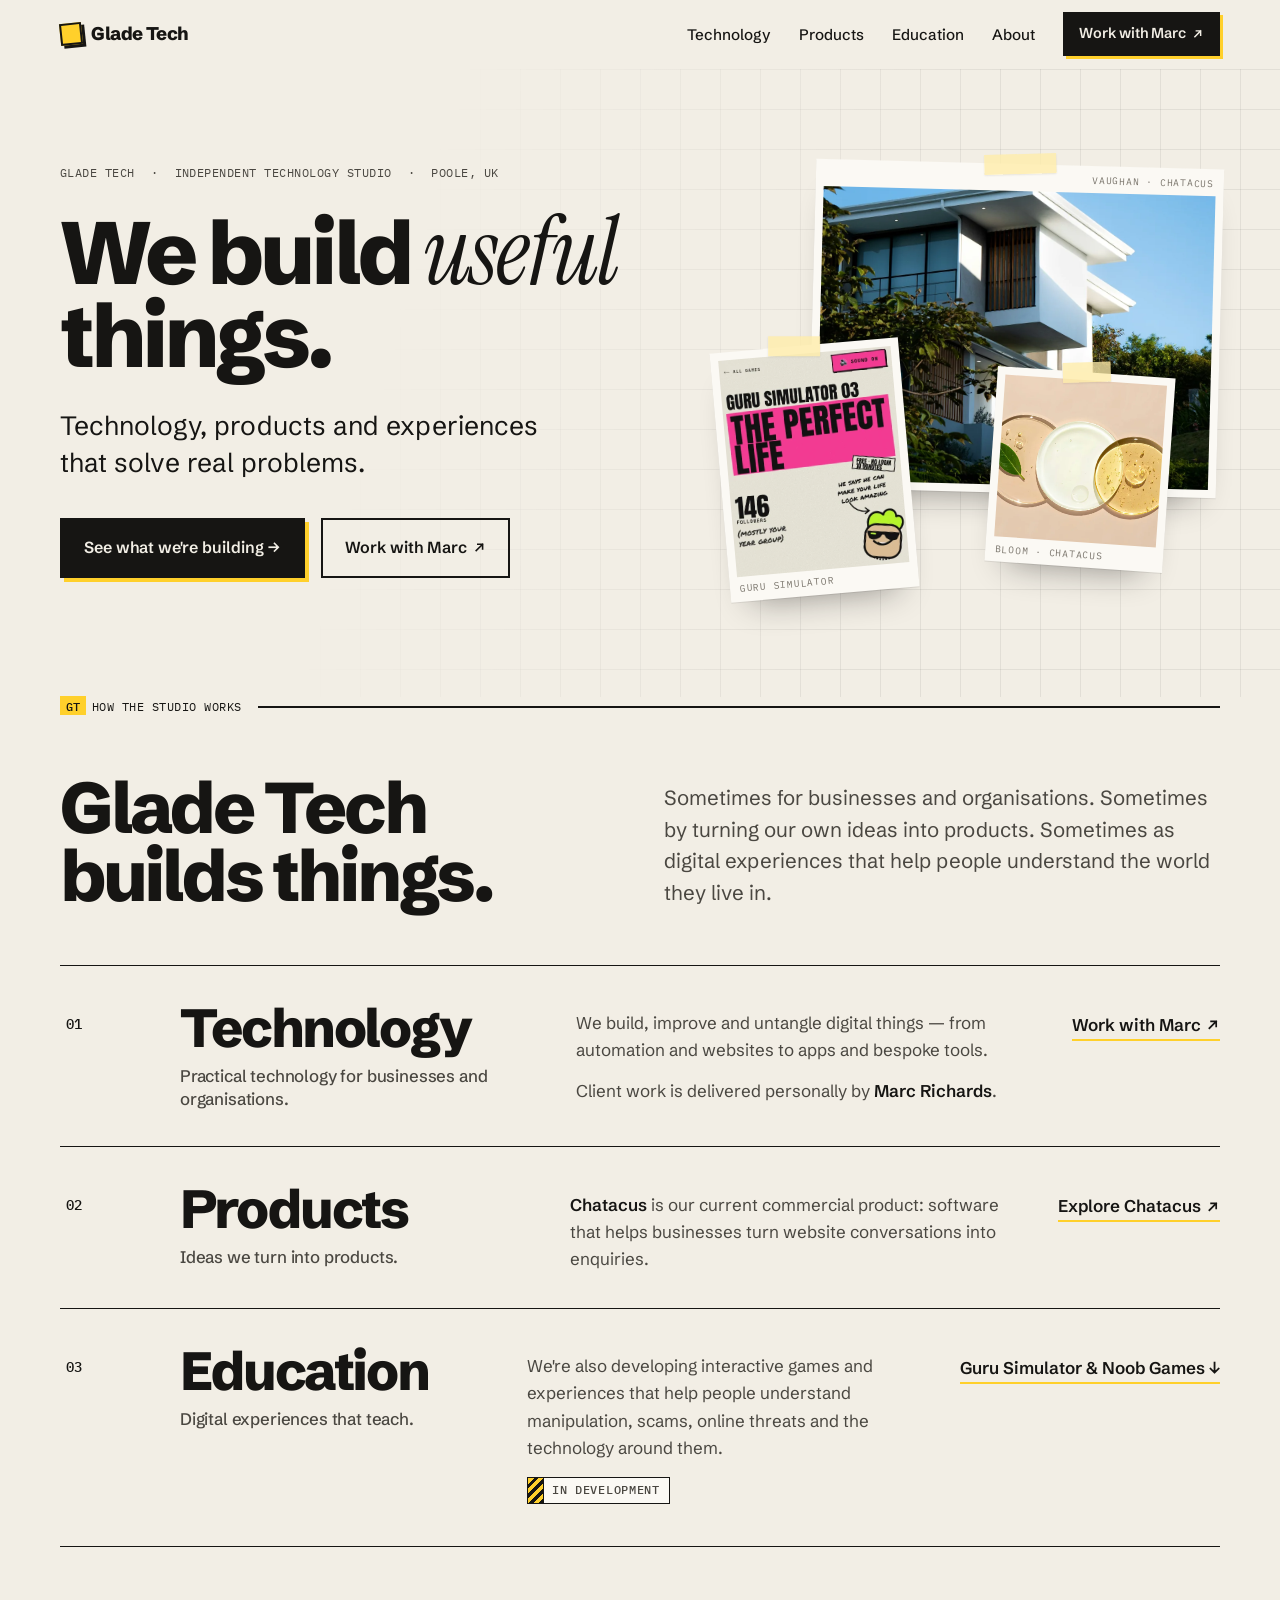
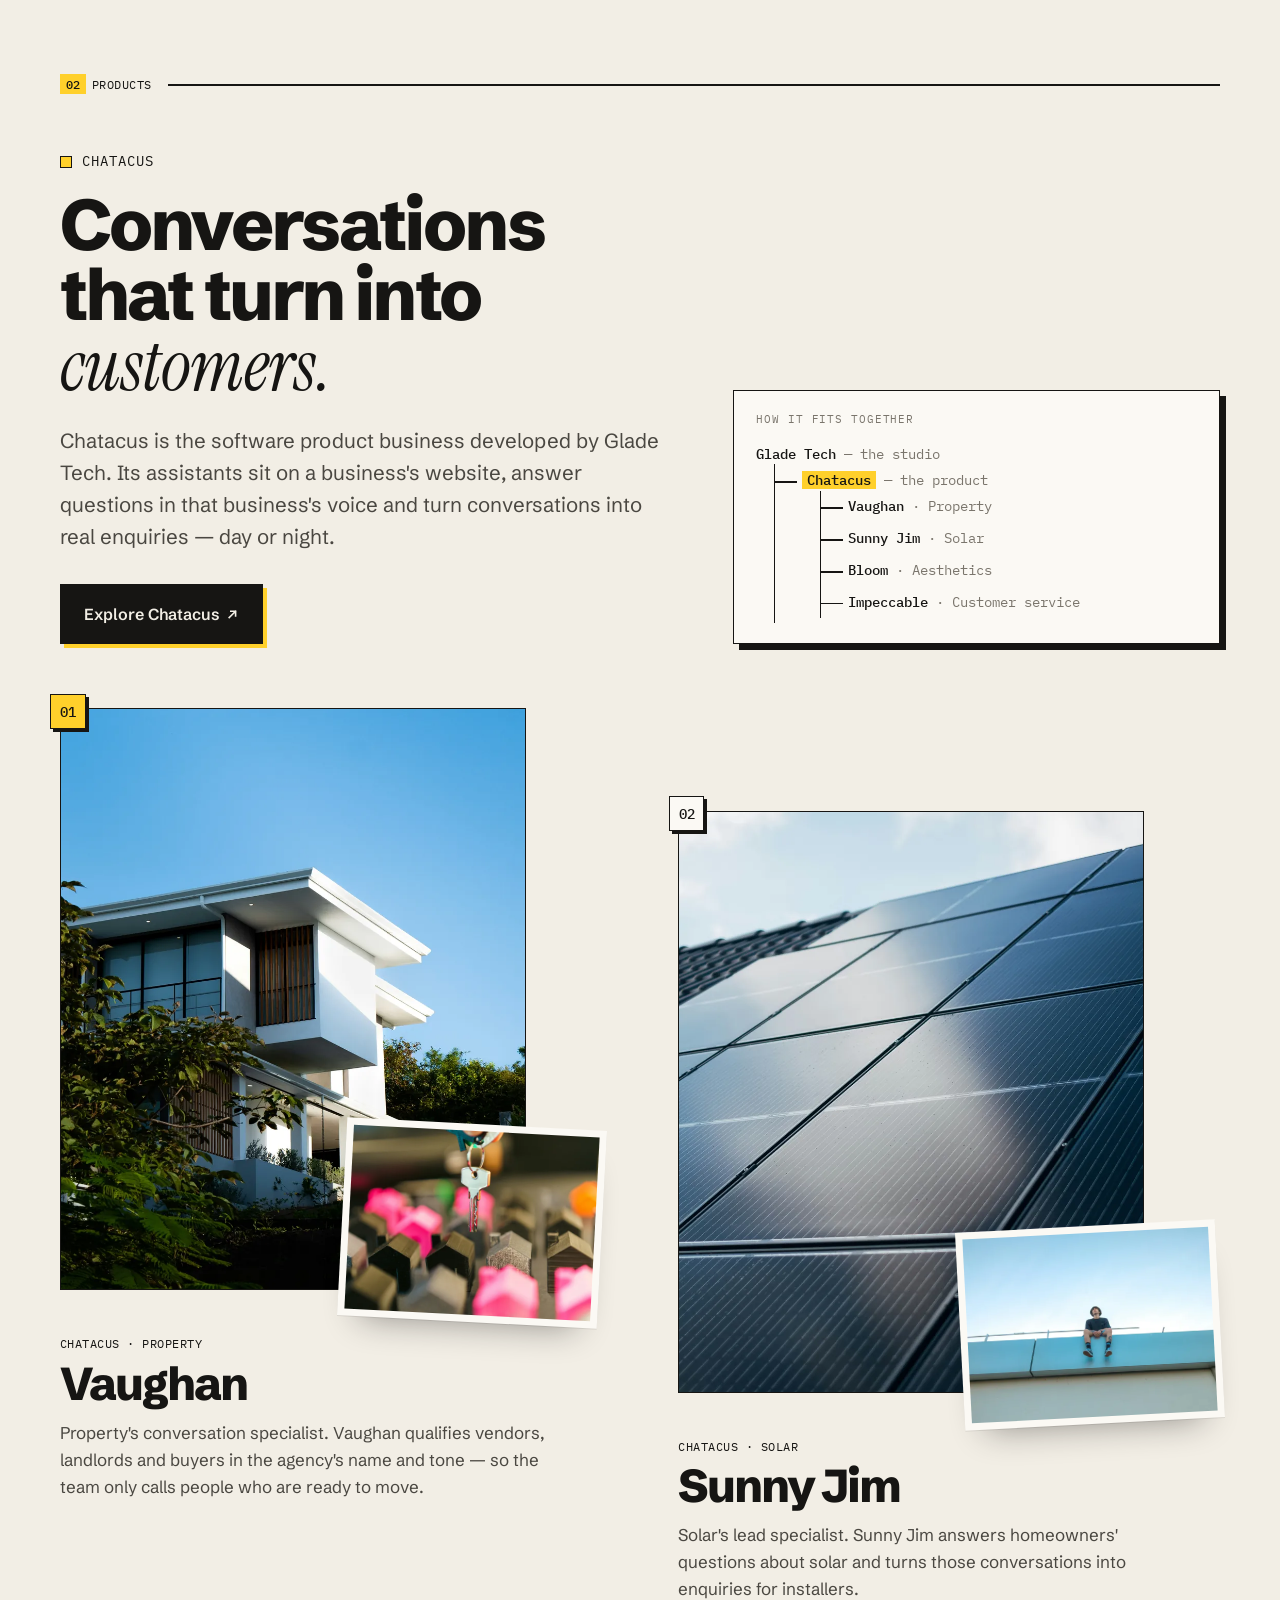
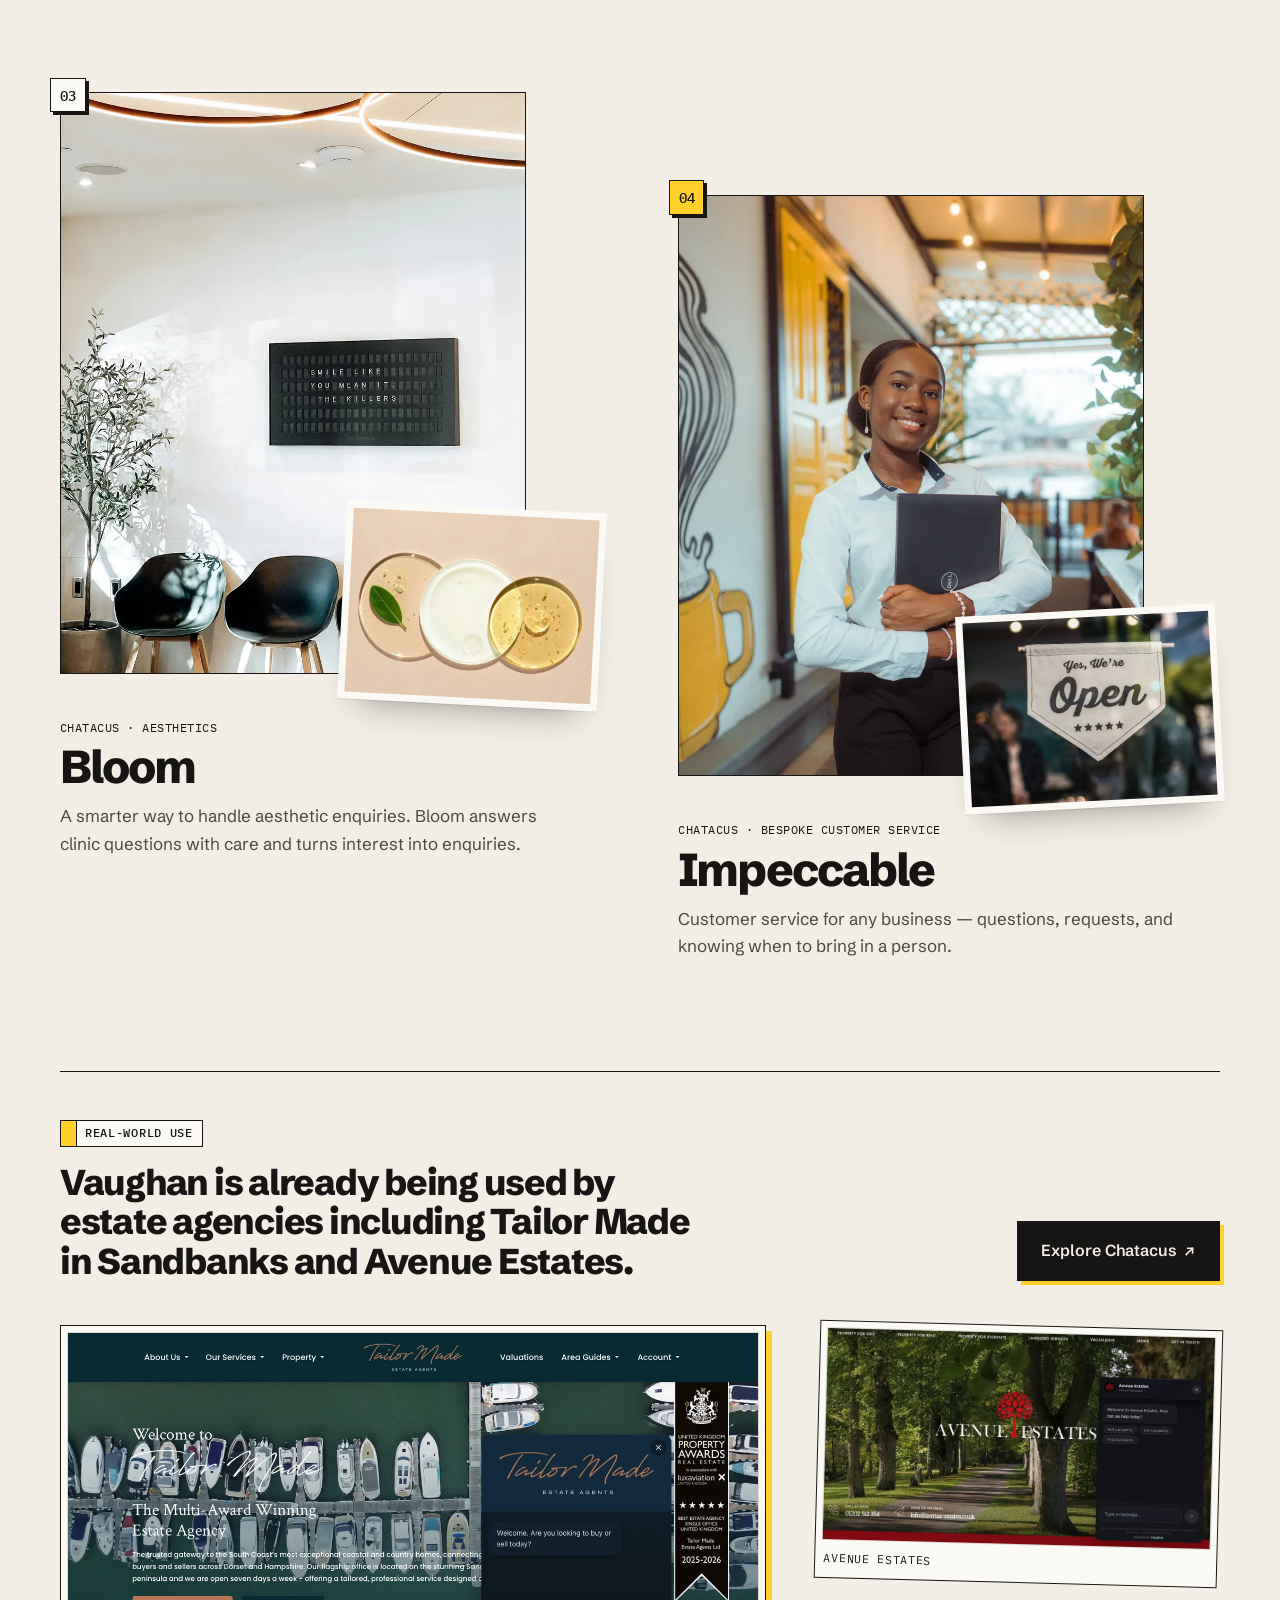
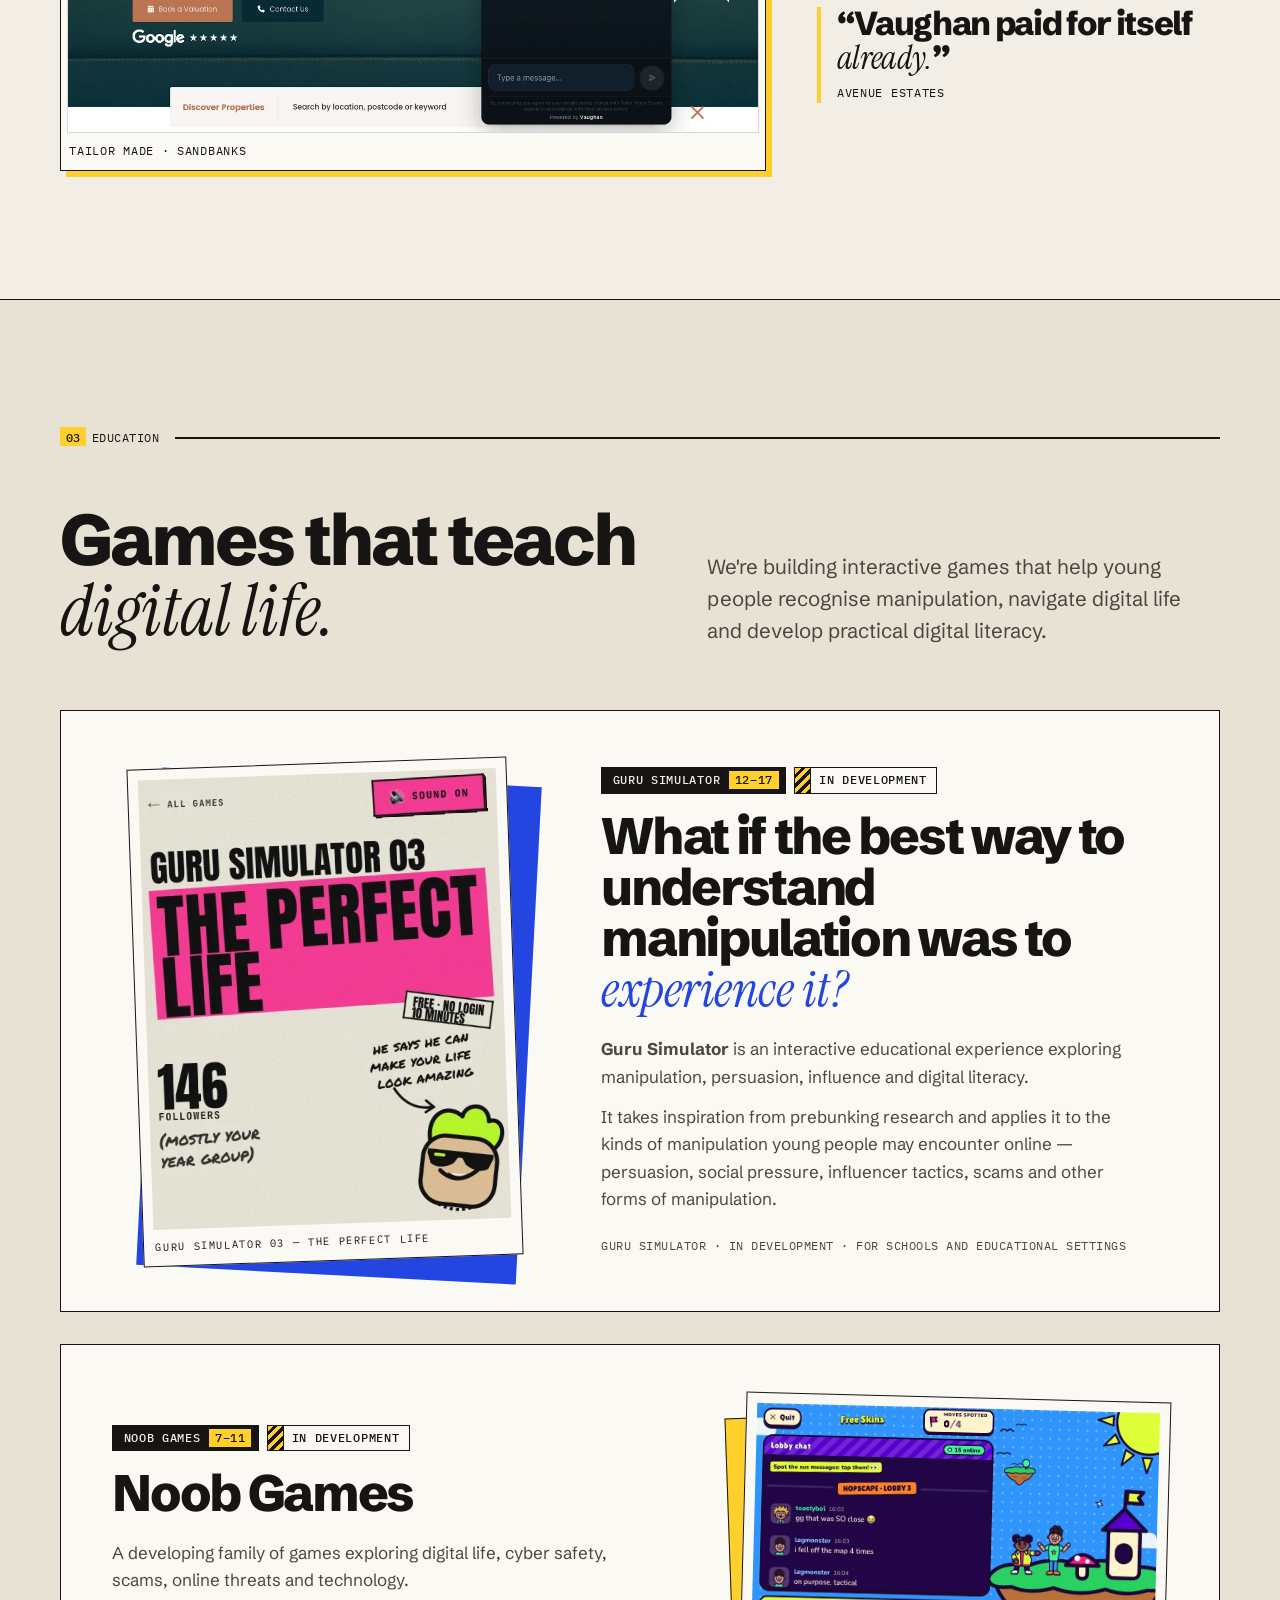
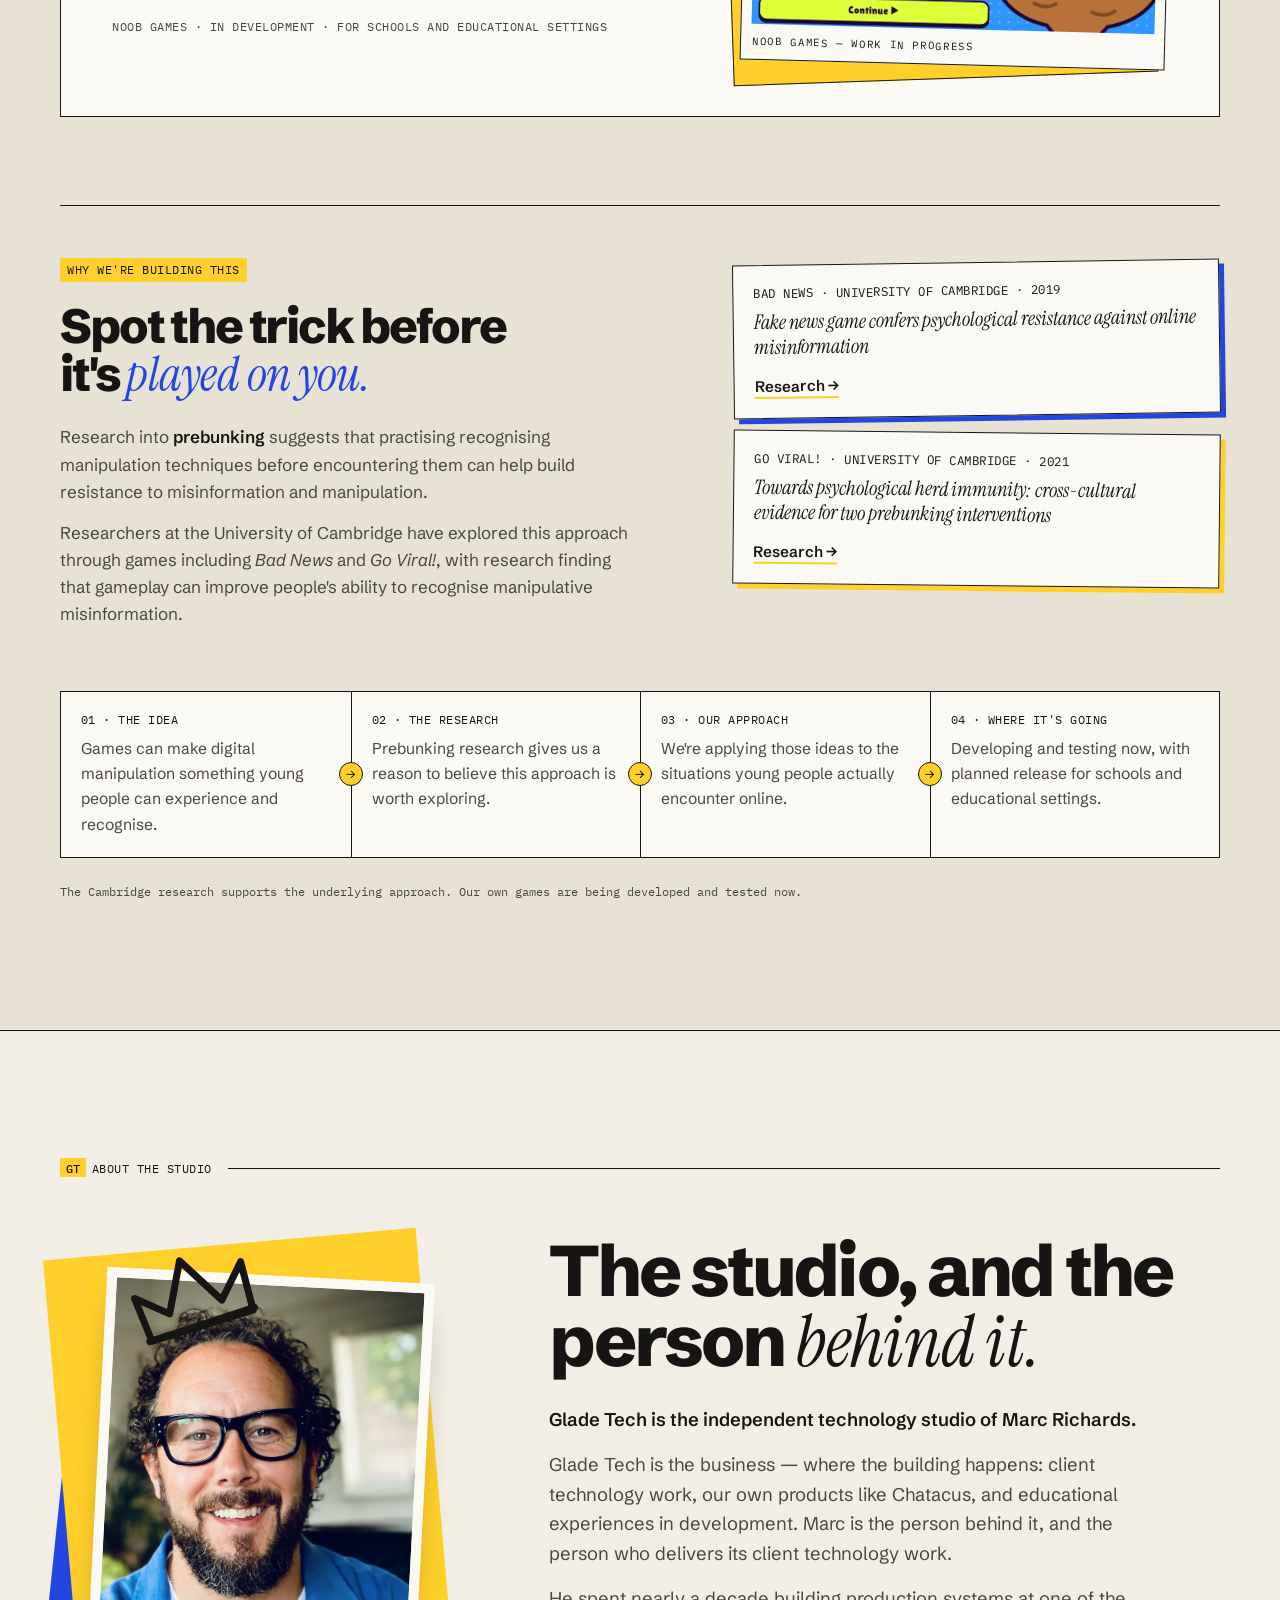
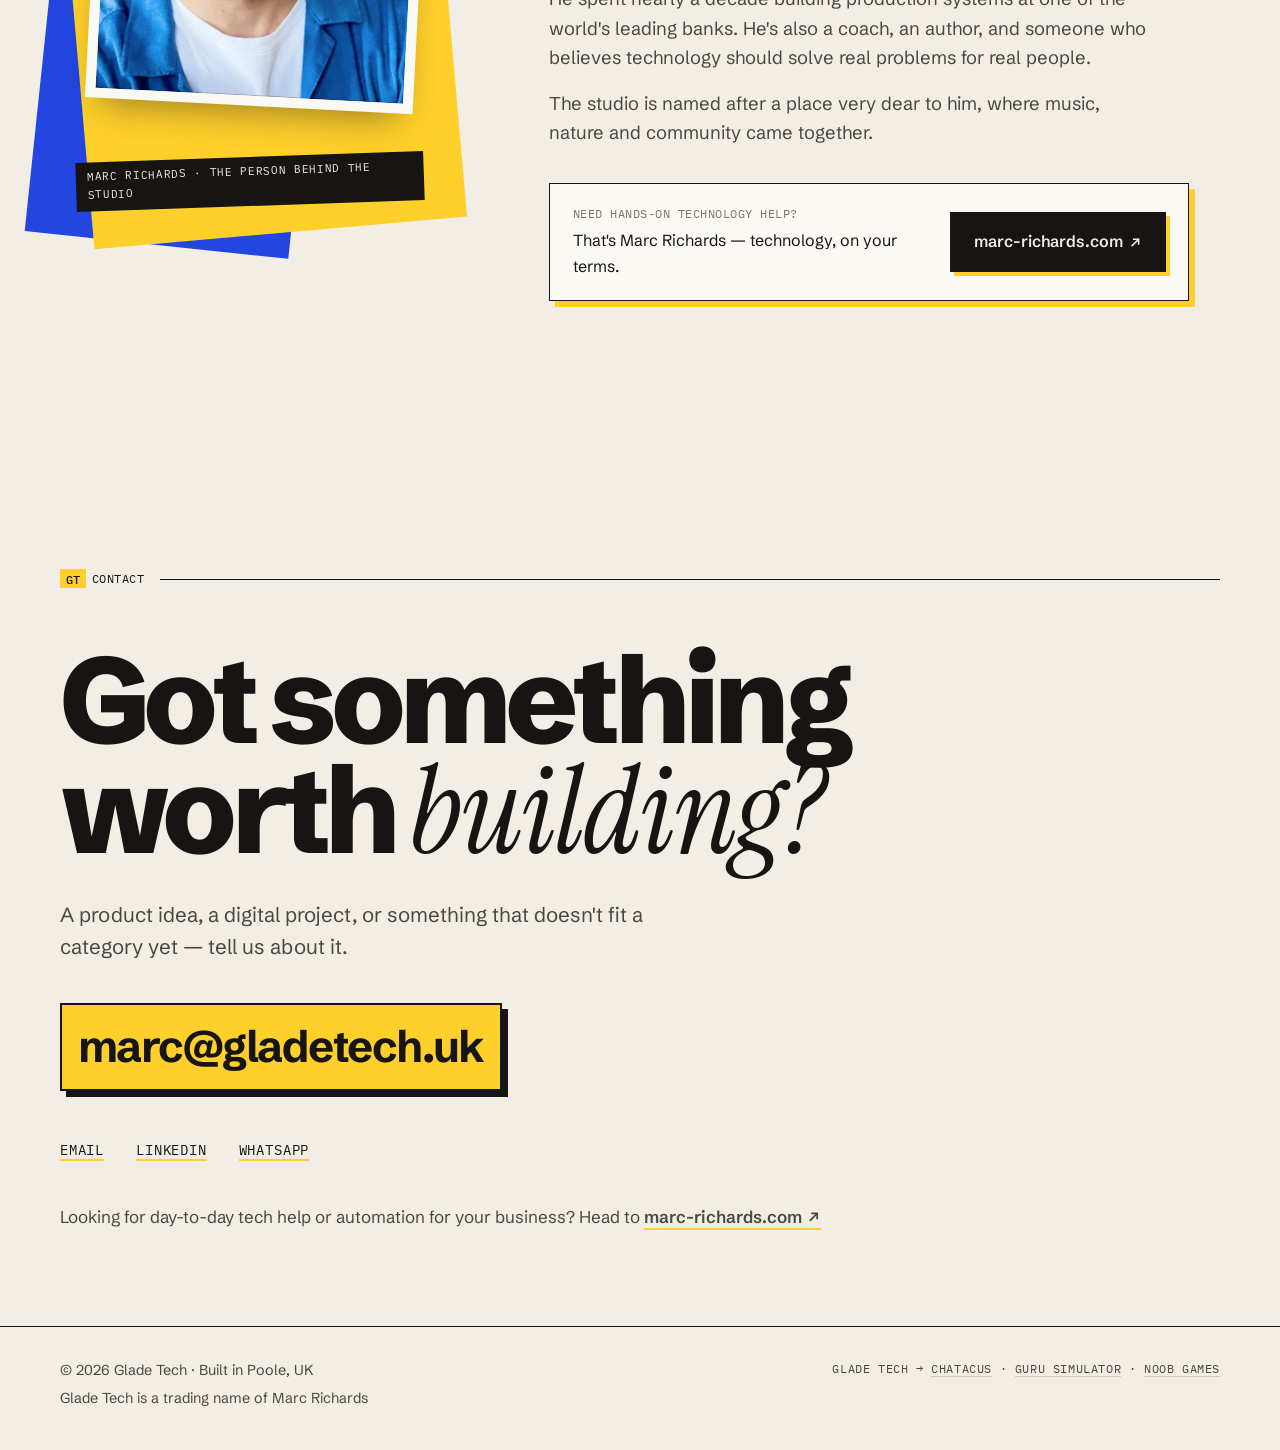
==== index.html @ 59c50d5b "Replace emoji-prone ↗ arrows with drawn SVG arrows Co-Authored-By: Claude Opus 5.5 <noreply@anthropi" ====
<!DOCTYPE html>
<html lang="en-GB">
<head>
    <meta charset="UTF-8">
    <meta name="viewport" content="width=device-width, initial-scale=1.0">
    <title>Glade Tech — We build useful things</title>
    <meta name="description" content="Glade Tech is an independent technology studio in Poole, UK, building practical software, digital products and educational experiences — including Chatacus, Guru Simulator and Noob Games.">
    <link rel="canonical" href="https://gladetech.uk/">
    <meta name="theme-color" content="#f2eee5">

    <meta property="og:type" content="website">
    <meta property="og:site_name" content="Glade Tech">
    <meta property="og:title" content="Glade Tech — We build useful things">
    <meta property="og:description" content="An independent technology studio building practical software, digital products and educational experiences.">
    <meta property="og:url" content="https://gladetech.uk/">
    <meta property="og:image" content="https://gladetech.uk/img/og.png">
    <meta property="og:image:width" content="1200">
    <meta property="og:image:height" content="630">
    <meta property="og:locale" content="en_GB">
    <meta name="twitter:card" content="summary_large_image">
    <meta name="twitter:title" content="Glade Tech — We build useful things">
    <meta name="twitter:description" content="An independent technology studio building practical software, digital products and educational experiences.">
    <meta name="twitter:image" content="https://gladetech.uk/img/og.png">

    <link rel="icon" href="favicon.ico" sizes="any">
    <link rel="icon" type="image/svg+xml" href="favicon.svg?v=2">
    <link rel="icon" type="image/png" sizes="512x512" href="favicon.png?v=2">
    <link rel="apple-touch-icon" href="apple-touch-icon.png">

    <link rel="preconnect" href="https://fonts.googleapis.com">
    <link rel="preconnect" href="https://fonts.gstatic.com" crossorigin>
    <link rel="stylesheet" href="https://fonts.googleapis.com/css2?family=IBM+Plex+Mono:wght@400;500&family=Instrument+Serif:ital@1&family=Schibsted+Grotesk:wght@400..900&display=swap">
    <link rel="stylesheet" href="styles.css">

    <script type="application/ld+json">
    {
        "@context": "https://schema.org",
        "@type": "Organization",
        "name": "Glade Tech",
        "url": "https://gladetech.uk/",
        "logo": "https://gladetech.uk/apple-touch-icon.png",
        "slogan": "We build useful things.",
        "description": "An independent technology studio building practical software, digital products and educational experiences.",
        "email": "marc@gladetech.uk",
        "address": { "@type": "PostalAddress", "addressLocality": "Poole", "addressCountry": "GB" },
        "founder": {
            "@type": "Person",
            "name": "Marc Richards",
            "url": "https://marc-richards.com/",
            "sameAs": ["https://www.linkedin.com/in/marcwrichards"]
        },
        "brand": [
            { "@type": "Brand", "name": "Chatacus", "url": "https://chatacus.co/", "slogan": "Conversations that turn into customers." }
        ]
    }
    </script>
    <script>document.documentElement.classList.add("js");</script>
</head>
<body>
    <a class="skip-link" href="#main">Skip to content</a>

    <!-- Nav -->
    <header class="nav">
        <div class="wrap nav-inner">
            <a href="#top" class="wordmark" aria-label="Glade Tech — back to top">
                <span class="wordmark-mark" aria-hidden="true"></span>
                Glade Tech
            </a>
            <nav aria-label="Main">
                <ul class="nav-links">
                    <li><a href="#areas">Technology</a></li>
                    <li><a href="#products">Products</a></li>
                    <li><a href="#education">Education</a></li>
                    <li><a href="#about">About</a></li>
                    <li><a href="https://marc-richards.com/" class="btn btn-ink" target="_blank" rel="noopener">Work with Marc<svg class="arr" viewBox="0 0 12 12" aria-hidden="true"><path d="M3 9 9 3M4.5 3H9v4.5"/></svg></a></li>
                </ul>
                <details class="menu">
                    <summary>Menu</summary>
                    <div class="menu-panel">
                        <a href="#areas">Technology</a>
                        <a href="#products">Products</a>
                        <a href="#education">Education</a>
                        <a href="#about">About</a>
                        <a href="#contact">Contact</a>
                        <a href="https://marc-richards.com/" target="_blank" rel="noopener">Work with Marc<svg class="arr" viewBox="0 0 12 12" aria-hidden="true"><path d="M3 9 9 3M4.5 3H9v4.5"/></svg></a>
                    </div>
                </details>
            </nav>
        </div>
    </header>

    <main id="main">

        <!-- Hero -->
        <section class="hero" id="top">
            <div class="wrap hero-grid">
                <div class="hero-copy">
                    <p class="eyebrow"><span>Glade Tech</span><span>Independent technology studio</span><span>Poole, UK</span></p>
                    <h1>We build <span class="serif">useful</span> things.</h1>
                    <p class="lede hero-sub">Technology, products and experiences that solve real problems.</p>
                    <div class="hero-actions">
                        <a href="#products" class="btn btn-ink">See what we're building →</a>
                        <a href="https://marc-richards.com/" class="btn btn-line" target="_blank" rel="noopener">Work with Marc<svg class="arr" viewBox="0 0 12 12" aria-hidden="true"><path d="M3 9 9 3M4.5 3H9v4.5"/></svg></a>
                    </div>
                </div>

                <div class="collage" aria-hidden="true">
                    <figure class="cut cut-house">
                        <figcaption>Vaughan · Chatacus</figcaption>
                        <img src="img/hero-vaughan.webp" alt="" width="1000" height="750">
                    </figure>
                    <figure class="cut cut-guru">
                        <img src="img/guru-simulator-03.webp" alt="" width="433" height="544">
                        <figcaption>Guru Simulator</figcaption>
                    </figure>
                    <figure class="cut cut-bloom">
                        <img src="img/hero-bloom.webp" alt="" width="600" height="600">
                        <figcaption>Bloom · Chatacus</figcaption>
                    </figure>
                </div>
            </div>
        </section>

        <!-- Three areas -->
        <section class="section" id="areas" style="padding-top: 0;">
            <div class="wrap">
                <div class="section-head reveal"><p class="section-label"><b>GT</b>How the studio works</p></div>
                <div class="studio-intro reveal">
                    <p class="studio-claim">Glade Tech builds things.</p>
                    <p class="lede">Sometimes for businesses and organisations. Sometimes by turning our own ideas into products. Sometimes as digital experiences that help people understand the world they live in.</p>
                </div>
                <ol class="index">
                    <li class="index-row reveal" id="technology">
                        <span class="index-num">01</span>
                        <h2 class="index-title">Technology<small>Practical technology for businesses and organisations.</small></h2>
                        <div class="index-body">
                            <p>We build, improve and untangle digital things — from automation and websites to apps and bespoke tools.</p>
                            <p>Client work is delivered personally by <strong>Marc Richards</strong>.</p>
                        </div>
                        <a href="https://marc-richards.com/" class="index-cta link-arrow" target="_blank" rel="noopener">Work with Marc<svg class="arr" viewBox="0 0 12 12" aria-hidden="true"><path d="M3 9 9 3M4.5 3H9v4.5"/></svg></a>
                    </li>
                    <li class="index-row reveal">
                        <span class="index-num">02</span>
                        <h2 class="index-title">Products<small>Ideas we turn into products.</small></h2>
                        <div class="index-body">
                            <p><strong>Chatacus</strong> is our current commercial product: software that helps businesses turn website conversations into enquiries.</p>
                        </div>
                        <a href="https://chatacus.co/" class="index-cta link-arrow" target="_blank" rel="noopener">Explore Chatacus<svg class="arr" viewBox="0 0 12 12" aria-hidden="true"><path d="M3 9 9 3M4.5 3H9v4.5"/></svg></a>
                    </li>
                    <li class="index-row reveal">
                        <span class="index-num">03</span>
                        <h2 class="index-title">Education<small>Digital experiences that teach.</small></h2>
                        <div class="index-body">
                            <p>We're also developing interactive games and experiences that help people understand manipulation, scams, online threats and the technology around them.</p>
                            <span class="tag tag-dev">In development</span>
                        </div>
                        <a href="#education" class="index-cta link-arrow">Guru Simulator &amp; Noob Games ↓</a>
                    </li>
                </ol>
            </div>
        </section>

        <!-- Chatacus -->
        <section class="section" id="products" style="padding-top: 0;">
            <div class="wrap">
                <div class="section-head reveal"><p class="section-label"><b>02</b>Products</p></div>

                <div class="chatacus-intro reveal">
                    <div>
                        <p class="product-name">Chatacus</p>
                        <h2 class="h2">Conversations that turn into <span class="serif">customers.</span></h2>
                        <p class="lede">Chatacus is the software product business developed by Glade Tech. Its assistants sit on a business's website, answer questions in that business's voice and turn conversations into real enquiries — day or night.</p>
                        <a href="https://chatacus.co/" class="btn btn-ink chatacus-cta" target="_blank" rel="noopener">Explore Chatacus<svg class="arr" viewBox="0 0 12 12" aria-hidden="true"><path d="M3 9 9 3M4.5 3H9v4.5"/></svg></a>
                    </div>
                    <div class="tree" aria-label="How the products fit together">
                        <p class="tree-title">How it fits together</p>
                        <ul>
                            <li><span class="t-strong">Glade Tech</span> <span class="t-note">— the studio</span>
                                <ul>
                                    <li><span class="t-strong t-here">Chatacus</span> <span class="t-note">— the product</span>
                                        <ul>
                                            <li><span class="t-strong">Vaughan</span> <span class="t-note">· Property</span></li>
                                            <li><span class="t-strong">Sunny Jim</span> <span class="t-note">· Solar</span></li>
                                            <li><span class="t-strong">Bloom</span> <span class="t-note">· Aesthetics</span></li>
                                            <li><span class="t-strong">Impeccable</span> <span class="t-note">· Customer service</span></li>
                                        </ul>
                                    </li>
                                </ul>
                            </li>
                        </ul>
                    </div>
                </div>

                <div class="cx-grid">
                    <article class="cx reveal">
                        <div class="cx-visual">
                            <figure class="cx-main"><img src="img/vaughan-house.webp" alt="A modern white house against a blue sky" width="900" height="1125" loading="lazy"></figure>
                            <figure class="cx-inset"><img src="img/vaughan-keys.webp" alt="House keys hanging over rows of model houses" width="640" height="480" loading="lazy"></figure>
                            <span class="cx-num">01</span>
                        </div>
                        <p class="spec">Chatacus · Property</p>
                        <h3>Vaughan</h3>
                        <p>Property's conversation specialist. Vaughan qualifies vendors, landlords and buyers in the agency's name and tone — so the team only calls people who are ready to move.</p>
                    </article>
                    <article class="cx reveal">
                        <div class="cx-visual">
                            <figure class="cx-main"><img src="img/sunnyjim-panels.webp" alt="Solar panels on a roof under a clear sky" width="900" height="1125" loading="lazy"></figure>
                            <figure class="cx-inset"><img src="img/sunnyjim-roof.webp" alt="A person sitting on the edge of a flat roof against a blue sky" width="640" height="480" loading="lazy"></figure>
                            <span class="cx-num">02</span>
                        </div>
                        <p class="spec">Chatacus · Solar</p>
                        <h3>Sunny Jim</h3>
                        <p>Solar's lead specialist. Sunny Jim answers homeowners' questions about solar and turns those conversations into enquiries for installers.</p>
                    </article>
                    <article class="cx reveal">
                        <div class="cx-visual">
                            <figure class="cx-main"><img src="img/bloom-clinic.webp" alt="A calm, bright clinic waiting area" width="900" height="1125" loading="lazy"></figure>
                            <figure class="cx-inset"><img src="img/bloom-skincare.webp" alt="Skincare creams and serums with a green leaf" width="640" height="480" loading="lazy"></figure>
                            <span class="cx-num">03</span>
                        </div>
                        <p class="spec">Chatacus · Aesthetics</p>
                        <h3>Bloom</h3>
                        <p>A smarter way to handle aesthetic enquiries. Bloom answers clinic questions with care and turns interest into enquiries.</p>
                    </article>
                    <article class="cx reveal">
                        <div class="cx-visual">
                            <figure class="cx-main"><img src="img/impeccable-host.webp" alt="A smiling host holding a folder at a café entrance" width="900" height="1125" loading="lazy"></figure>
                            <figure class="cx-inset"><img src="img/impeccable-open.webp" alt="A “Yes, we're open” sign hanging in a window" width="640" height="480" loading="lazy"></figure>
                            <span class="cx-num">04</span>
                        </div>
                        <p class="spec">Chatacus · Bespoke customer service</p>
                        <h3>Impeccable</h3>
                        <p>Customer service for any business — questions, requests, and knowing when to bring in a person.</p>
                    </article>
                </div>

                <div class="proof reveal">
                    <div class="proof-head">
                        <div>
                            <span class="tag tag-live">Real-world use</span>
                            <h3 class="proof-title">Vaughan is already being used by estate agencies including Tailor Made in Sandbanks and Avenue Estates.</h3>
                        </div>
                        <a href="https://chatacus.co/" class="btn btn-ink" target="_blank" rel="noopener">Explore Chatacus<svg class="arr" viewBox="0 0 12 12" aria-hidden="true"><path d="M3 9 9 3M4.5 3H9v4.5"/></svg></a>
                    </div>
                    <div class="proof-shots">
                        <figure class="shot shot-main">
                            <img src="img/vaughan-tailor-made.webp" alt="Vaughan's chat assistant open on the Tailor Made Estate Agents website, asking: Are you looking to buy or sell today?" width="1300" height="752" loading="lazy">
                            <figcaption>Tailor Made · Sandbanks</figcaption>
                        </figure>
                        <div class="proof-side">
                            <figure class="shot">
                                <img src="img/vaughan-avenue-estates.webp" alt="Vaughan's chat assistant open on the Avenue Estates website, offering to help sell, let or find a property" width="900" height="491" loading="lazy">
                                <figcaption>Avenue Estates</figcaption>
                            </figure>
                            <blockquote class="proof-quote-small">
                                <p>“Vaughan paid for itself <span class="serif">already.</span>”</p>
                                <cite>Avenue Estates</cite>
                            </blockquote>
                        </div>
                    </div>
                </div>
            </div>
        </section>

        <!-- Education -->
        <section class="section education" id="education">
            <div class="wrap">
                <div class="section-head reveal"><p class="section-label"><b>03</b>Education</p></div>

                <div class="edu-head reveal">
                    <h2 class="h2">Games that teach <span class="serif">digital life.</span></h2>
                    <p class="lede">We're building interactive games that help young people recognise manipulation, navigate digital life and develop practical digital literacy.</p>
                </div>

                <article class="edu reveal">
                    <div class="edu-art">
                        <figure>
                            <img src="img/guru-simulator-03.webp" alt="Guru Simulator 03 artwork: The Perfect Life" width="433" height="544" loading="lazy">
                            <figcaption>Guru Simulator 03 — The Perfect Life</figcaption>
                        </figure>
                    </div>
                    <div class="edu-copy">
                        <div class="tag-row"><span class="tag tag-product">Guru Simulator <b>12–17</b></span><span class="tag tag-dev">In development</span></div>
                        <h3>What if the best way to understand manipulation was to <span class="serif">experience it?</span></h3>
                        <p><strong>Guru Simulator</strong> is an interactive educational experience exploring manipulation, persuasion, influence and digital literacy.</p>
                        <p>It takes inspiration from prebunking research and applies it to the kinds of manipulation young people may encounter online — persuasion, social pressure, influencer tactics, scams and other forms of manipulation.</p>
                        <p class="spec">Guru Simulator · In development · For schools and educational settings</p>
                    </div>
                </article>

                <article class="edu edu-flip reveal">
                    <div class="edu-art edu-art-wide">
                        <figure>
                            <img src="img/noob-games.webp" alt="Noob Games screenshot: a colourful game lobby with a chat panel and a floating island" width="963" height="528" loading="lazy">
                            <figcaption>Noob Games — work in progress</figcaption>
                        </figure>
                    </div>
                    <div class="edu-copy">
                        <div class="tag-row"><span class="tag tag-product">Noob Games <b>7–11</b></span><span class="tag tag-dev">In development</span></div>
                        <h3>Noob Games</h3>
                        <p>A developing family of games exploring digital life, cyber safety, scams, online threats and technology.</p>
                        <p class="spec">Noob Games · In development · For schools and educational settings</p>
                    </div>
                </article>

                <div class="why reveal">
                    <div class="why-intro">
                        <p class="mono why-label">Why we're building this</p>
                        <h3>Spot the trick before it's <span class="serif">played on you.</span></h3>
                        <p>Research into <strong>prebunking</strong> suggests that practising recognising manipulation techniques before encountering them can help build resistance to misinformation and manipulation.</p>
                        <p>Researchers at the University of Cambridge have explored this approach through games including <em>Bad News</em> and <em>Go Viral!</em>, with research finding that gameplay can improve people's ability to recognise manipulative misinformation.</p>
                    </div>
                    <ul class="refs">
                        <li class="ref">
                            <p class="spec">Bad News · University of Cambridge · 2019</p>
                            <p class="ref-title">Fake news game confers psychological resistance against online misinformation</p>
                            <a href="https://doi.org/10.1057/s41599-019-0279-9" class="link-arrow" target="_blank" rel="noopener">Research →</a>
                        </li>
                        <li class="ref">
                            <p class="spec">Go Viral! · University of Cambridge · 2021</p>
                            <p class="ref-title">Towards psychological herd immunity: cross-cultural evidence for two prebunking interventions</p>
                            <a href="https://doi.org/10.1177/20539517211013868" class="link-arrow" target="_blank" rel="noopener">Research →</a>
                        </li>
                    </ul>
                    <ol class="steps">
                        <li><span class="mono">01 · The idea</span><p>Games can make digital manipulation something young people can experience and recognise.</p></li>
                        <li><span class="mono">02 · The research</span><p>Prebunking research gives us a reason to believe this approach is worth exploring.</p></li>
                        <li><span class="mono">03 · Our approach</span><p>We're applying those ideas to the situations young people actually encounter online.</p></li>
                        <li><span class="mono">04 · Where it's going</span><p>Developing and testing now, with planned release for schools and educational settings.</p></li>
                    </ol>
                </div>

                <p class="edu-note reveal">The Cambridge research supports the underlying approach. Our own games are being developed and tested now.</p>
            </div>
        </section>

        <!-- About -->
        <section class="section" id="about">
            <div class="wrap">
                <div class="section-head reveal"><p class="section-label"><b>GT</b>About the studio</p></div>
                <div class="about-grid">
                    <figure class="portrait reveal">
                        <span class="portrait-blue" aria-hidden="true"></span>
                        <span class="portrait-yellow" aria-hidden="true"></span>
                        <div class="portrait-frame">
                            <div class="portrait-photo">
                                <img src="img/marc-richards.webp" alt="Marc Richards, the person behind Glade Tech, wearing a hand-drawn crown" width="900" height="891" loading="lazy">
                            </div>
                            <svg class="crown" viewBox="0 0 60 38" fill="none" stroke="currentColor" stroke-width="3.4" stroke-linecap="round" stroke-linejoin="round" aria-hidden="true"><path d="M4 34 L2 12 L16 24 L28 1 L42 25 L56 10 L55 34 Z"/><path d="M3 34 L56 33"/></svg>
                        </div>
                        <figcaption class="portrait-label">Marc Richards · the person behind the studio</figcaption>
                    </figure>
                    <div class="about-copy reveal">
                        <h2 class="h2">The studio, and the person <span class="serif">behind it.</span></h2>
                        <p><strong>Glade Tech is the independent technology studio of Marc Richards.</strong></p>
                        <p>Glade Tech is the business — where the building happens: client technology work, our own products like Chatacus, and educational experiences in development. Marc is the person behind it, and the person who delivers its client technology work.</p>
                        <p>He spent nearly a decade building production systems at one of the world's leading banks. He's also a coach, an author, and someone who believes technology should solve real problems for real people.</p>
                        <p>The studio is named after a place very dear to him, where music, nature and community came together.</p>
                        <div class="handoff">
                            <p><span class="mono">Need hands-on technology help?</span>That's Marc Richards — technology, on your terms.</p>
                            <a href="https://marc-richards.com/" class="btn btn-ink" target="_blank" rel="noopener">marc-richards.com<svg class="arr" viewBox="0 0 12 12" aria-hidden="true"><path d="M3 9 9 3M4.5 3H9v4.5"/></svg></a>
                        </div>
                    </div>
                </div>
            </div>
        </section>

        <!-- Contact -->
        <section class="contact" id="contact">
            <div class="wrap">
                <div class="section-head reveal"><p class="section-label"><b>GT</b>Contact</p></div>
                <h2 class="contact-title reveal">Got something worth <span class="serif">building?</span></h2>
                <p class="lede reveal">A product idea, a digital project, or something that doesn't fit a category yet — tell us about it.</p>
                <a href="mailto:marc@gladetech.uk" class="contact-email reveal">marc@gladetech.uk</a>
                <ul class="contact-links reveal">
                    <li><a href="mailto:marc@gladetech.uk">Email</a></li>
                    <li><a href="https://www.linkedin.com/in/marcwrichards" target="_blank" rel="noopener">LinkedIn</a></li>
                    <li><a href="https://wa.me/447404259301" target="_blank" rel="noopener">WhatsApp</a></li>
                </ul>
                <p class="contact-aside reveal">Looking for day-to-day tech help or automation for your business? Head to <a href="https://marc-richards.com/" class="link-arrow" target="_blank" rel="noopener">marc-richards.com<svg class="arr" viewBox="0 0 12 12" aria-hidden="true"><path d="M3 9 9 3M4.5 3H9v4.5"/></svg></a></p>
            </div>
        </section>
    </main>

    <footer class="site-footer">
        <div class="wrap footer-grid">
            <div>
                <p>© 2026 Glade Tech · Built in Poole, UK</p>
                <p>Glade Tech is a trading name of Marc Richards</p>
            </div>
            <p class="footer-family">
                Glade Tech → <a href="https://chatacus.co/" target="_blank" rel="noopener">Chatacus</a> · <a href="#education">Guru Simulator</a> · <a href="#education">Noob Games</a>
            </p>
        </div>
    </footer>

<script>
// Sticky nav rule once the page scrolls
const nav = document.querySelector(".nav");
const onScroll = () => nav.classList.toggle("is-scrolled", window.scrollY > 8);
window.addEventListener("scroll", onScroll, { passive: true });
onScroll();

// Close the mobile menu after choosing a link
const menu = document.querySelector(".menu");
menu.querySelectorAll("a").forEach(a => a.addEventListener("click", () => menu.removeAttribute("open")));

// Reveal on scroll
const revealObserver = new IntersectionObserver((entries) => {
    entries.forEach(entry => {
        if (entry.isIntersecting) {
            entry.target.classList.add("is-visible");
            revealObserver.unobserve(entry.target);
        }
    });
}, { threshold: 0.12, rootMargin: "0px 0px -40px 0px" });
document.querySelectorAll(".reveal").forEach(el => revealObserver.observe(el));
</script>
</body>
</html>
---- styles.css ----
/* Glade Tech — workshop catalogue */

:root {
    --paper: #f2eee5;
    --paper-deep: #e8e2d4;
    --card: #fbf9f4;
    --ink: #161513;
    --ink-soft: #4a4741;
    --ink-faint: #7a756c;
    --rule: rgba(22, 21, 19, 0.16);
    --rule-strong: rgba(22, 21, 19, 0.85);
    --yellow: #ffd02b;
    --blue: #2346e0;
    --guru-art-bg: #f0ba40; /* matches the working Guru artwork */

    --font-display: "Schibsted Grotesk", "Helvetica Neue", Arial, sans-serif;
    --font-mono: "IBM Plex Mono", ui-monospace, "SFMono-Regular", Menlo, monospace;
    --font-serif: "Instrument Serif", Georgia, serif;

    --gutter: clamp(1rem, 4vw, 2.5rem);
    --max: 1240px;
    --shadow-cut: 0 1px 0 rgba(22, 21, 19, 0.08), 0 22px 34px -22px rgba(22, 21, 19, 0.45);
}

*, *::before, *::after { box-sizing: border-box; }
* { margin: 0; padding: 0; }

html { scroll-behavior: smooth; scroll-padding-top: 5rem; }

body {
    background: var(--paper);
    color: var(--ink);
    font-family: var(--font-display);
    font-size: 1.0625rem;
    line-height: 1.6;
    -webkit-font-smoothing: antialiased;
    overflow-x: hidden;
}

img { display: block; max-width: 100%; height: auto; }
a { color: inherit; }

:focus-visible { outline: 2px solid var(--blue); outline-offset: 3px; border-radius: 2px; }

.skip-link {
    position: absolute; left: 1rem; top: -4rem; z-index: 100;
    background: var(--ink); color: var(--paper); padding: 0.6rem 1rem;
    font-family: var(--font-mono); font-size: 0.85rem; text-decoration: none;
}
.skip-link:focus { top: 1rem; }

.wrap { max-width: var(--max); margin: 0 auto; padding: 0 var(--gutter); }

.serif { font-family: var(--font-serif); font-style: italic; font-weight: 400; letter-spacing: -0.01em; }

.mono, .spec, .eyebrow, .section-label {
    font-family: var(--font-mono);
    font-size: 0.78rem;
    letter-spacing: 0.04em;
    text-transform: uppercase;
}

/* ---------- Links & buttons ---------- */

.btn {
    display: inline-flex; align-items: center; gap: 0.5rem;
    font-family: var(--font-display); font-weight: 600; font-size: 1rem;
    text-decoration: none; padding: 0.95rem 1.4rem;
    border: 2px solid var(--ink); border-radius: 0;
    transition: transform 0.2s ease, box-shadow 0.2s ease, background 0.2s ease;
}
.btn-ink { background: var(--ink); color: var(--paper); box-shadow: 4px 4px 0 var(--yellow); }
.btn-ink:hover { transform: translate(-2px, -2px); box-shadow: 6px 6px 0 var(--yellow); }
.btn-line { background: transparent; color: var(--ink); }
.btn-line:hover { background: var(--yellow); }

.link-arrow {
    font-weight: 600; text-decoration: none;
    border-bottom: 2px solid var(--yellow);
    padding-bottom: 1px;
    transition: border-color 0.2s ease, background 0.2s ease;
}
.link-arrow:hover { background: var(--yellow); }


/* ---------- Tags ---------- */

.tag {
    display: inline-flex; align-items: center; gap: 0.5rem;
    font-family: var(--font-mono); font-size: 0.72rem; font-weight: 500;
    letter-spacing: 0.06em; text-transform: uppercase;
    border: 1.5px solid var(--ink); background: var(--card);
    padding: 0.2rem 0.6rem 0.2rem 0;
    white-space: nowrap;
}
.tag::before {
    content: ""; align-self: stretch; width: 1rem; margin: -0.2rem 0;
    border-right: 1.5px solid var(--ink);
}
.tag-dev::before {
    background: repeating-linear-gradient(-45deg, var(--ink) 0 3px, var(--yellow) 3px 7px);
}
.tag-live::before { background: var(--yellow); }

/* ---------- Nav ---------- */

.nav {
    position: sticky; top: 0; z-index: 50;
    background: var(--paper);
    border-bottom: 1px solid transparent;
    transition: border-color 0.2s ease;
}
.nav.is-scrolled { border-bottom-color: var(--rule); }

.nav-inner {
    display: flex; align-items: center; justify-content: space-between; gap: 1.5rem;
    height: 4.25rem;
}

.wordmark {
    display: inline-flex; align-items: center; gap: 0.6rem;
    font-weight: 800; font-size: 1.15rem; letter-spacing: -0.03em;
    text-decoration: none;
}
.wordmark-mark {
    width: 1.35rem; height: 1.35rem; background: var(--yellow);
    border: 2px solid var(--ink); transform: rotate(-6deg);
    box-shadow: 3px 3px 0 var(--ink);
}

.nav-links { display: flex; align-items: center; gap: 1.75rem; list-style: none; }
.nav-links a:not(.btn) {
    font-size: 0.95rem; font-weight: 500; text-decoration: none;
    border-bottom: 2px solid transparent; padding-bottom: 2px;
}
.nav-links a:not(.btn):hover { border-bottom-color: var(--yellow); }
.nav-links .btn { padding: 0.55rem 0.9rem; font-size: 0.9rem; box-shadow: 3px 3px 0 var(--yellow); }

.menu { display: none; position: relative; }
.menu summary {
    list-style: none; cursor: pointer;
    font-family: var(--font-mono); font-size: 0.8rem; text-transform: uppercase; letter-spacing: 0.06em;
    border: 1.5px solid var(--ink); padding: 0.45rem 0.75rem;
}
.menu summary::-webkit-details-marker { display: none; }
.menu[open] summary { background: var(--yellow); }
.menu-panel {
    position: absolute; right: 0; top: calc(100% + 0.5rem);
    background: var(--card); border: 1.5px solid var(--ink); box-shadow: 5px 5px 0 var(--ink);
    min-width: 13rem; padding: 0.5rem 0;
}
.menu-panel a {
    display: block; padding: 0.65rem 1.1rem; text-decoration: none; font-weight: 500;
}
.menu-panel a:hover { background: var(--yellow); }

/* ---------- Section scaffolding ---------- */

.section { padding: clamp(4.5rem, 10vw, 8.5rem) 0; }

.section-head {
    display: flex; align-items: center; gap: 1rem;
    margin-bottom: clamp(2rem, 5vw, 3.5rem);
}
.section-label { color: var(--ink); white-space: nowrap; }
.section-label b { font-weight: 500; background: var(--yellow); padding: 0.1rem 0.35rem; margin-right: 0.35rem; }
.section-head::after { content: ""; flex: 1; height: 1.5px; background: var(--ink); }

.h2 {
    font-size: clamp(2.3rem, 5.6vw, 4.6rem);
    font-weight: 800; letter-spacing: -0.04em; line-height: 0.98;
    max-width: 16ch;
}
.lede { font-size: clamp(1.1rem, 1.6vw, 1.3rem); color: var(--ink-soft); max-width: 38rem; line-height: 1.55; }

/* ---------- Hero ---------- */

.hero { position: relative; padding: clamp(2.5rem, 6vw, 5rem) 0 clamp(4rem, 8vw, 7rem); overflow: hidden; }
.hero::before {
    content: ""; position: absolute; inset: 0; z-index: -1;
    background-image:
        linear-gradient(var(--rule) 1px, transparent 1px),
        linear-gradient(90deg, var(--rule) 1px, transparent 1px);
    background-size: 40px 40px;
    opacity: 0.45;
    -webkit-mask-image: linear-gradient(105deg, transparent 30%, #000 70%);
            mask-image: linear-gradient(105deg, transparent 30%, #000 70%);
}

.hero-grid {
    display: grid; grid-template-columns: minmax(0, 1.15fr) minmax(0, 1fr);
    gap: clamp(2rem, 5vw, 4.5rem); align-items: center;
}

.eyebrow { color: var(--ink-soft); margin-bottom: 1.75rem; display: flex; flex-wrap: wrap; gap: 0.35rem 1rem; }
.eyebrow span + span::before { content: "·"; margin-right: 1rem; }

.hero h1 {
    font-size: clamp(3rem, 6.9vw, 6.4rem);
    font-weight: 800; letter-spacing: -0.05em; line-height: 0.9;
    margin-bottom: 2rem;
}
.hero h1 .serif { font-size: 1.08em; letter-spacing: -0.02em; }

.hero .lede { margin-bottom: 2.25rem; color: var(--ink); }
.hero-actions { display: flex; flex-wrap: wrap; gap: 1rem; }

/* Collage */
.collage { position: relative; aspect-ratio: 1 / 0.88; max-width: 560px; width: 100%; justify-self: end; }
.cut { position: absolute; background: var(--card); padding: 8px; box-shadow: var(--shadow-cut); }
.cut img { width: 100%; }
.cut figcaption {
    font-family: var(--font-mono); font-size: 0.6rem; text-transform: uppercase; letter-spacing: 0.08em;
    color: var(--ink-faint); padding: 0.45rem 0.1rem 0; line-height: 1; white-space: nowrap;
}
@media (max-width: 680px) { .cut figcaption { font-size: 0.5rem; letter-spacing: 0.05em; } }
.cut::before {
    content: ""; position: absolute; top: -10px; left: 50%; width: 72px; height: 20px;
    background: rgba(255, 238, 170, 0.78); transform: translateX(-50%) rotate(-3deg);
    box-shadow: 0 1px 2px rgba(0, 0, 0, 0.08);
}
.cut-house { right: 0; top: 4%; width: 80%; transform: rotate(1.5deg); z-index: 1; }
.cut-house figcaption { text-align: right; padding: 0.1rem 0.1rem 0.5rem; }
.cut-guru { left: 2%; bottom: 0; width: 37%; transform: rotate(-5deg); z-index: 2; }
.cut-guru::before { width: 52px; left: 45%; transform: translateX(-50%) rotate(5deg); }
.cut-bloom { right: 10%; bottom: 6%; width: 35%; transform: rotate(4deg); z-index: 2; }
.cut-bloom::before { width: 48px; transform: translateX(-50%) rotate(-6deg); }

/* ---------- Index: three areas ---------- */

.index { list-style: none; border-top: 1.5px solid var(--ink); }
.index-row {
    display: grid;
    grid-template-columns: 5.5rem minmax(0, 1.1fr) minmax(0, 1.4fr) auto;
    gap: 1.5rem 2rem; align-items: start;
    padding: 2.25rem 0; border-bottom: 1.5px solid var(--ink);
}
.index-num {
    font-family: var(--font-mono); font-size: 0.9rem; font-weight: 500;
    padding-top: 0.6rem;
}
.index-title {
    font-size: clamp(2rem, 4.2vw, 3.4rem); font-weight: 800; letter-spacing: -0.045em; line-height: 0.95;
}
.index-title small {
    display: block; margin-top: 0.75rem;
    font-size: 1.05rem; font-weight: 500; letter-spacing: -0.01em; color: var(--ink-soft); line-height: 1.35;
}
.index-body { color: var(--ink-soft); padding-top: 0.45rem; }
.index-body p + p { margin-top: 0.85rem; }
.index-body strong { color: var(--ink); font-weight: 600; }
.index-cta { padding-top: 0.55rem; white-space: nowrap; }
.index-row .tag { margin-top: 1rem; }
.index-row:hover .index-num { background: var(--yellow); }
.index-num { justify-self: start; padding: 0.15rem 0.4rem; margin-top: 0.45rem; transition: background 0.2s ease; }


/* ---------- Chatacus ---------- */

.chatacus-intro {
    display: grid; grid-template-columns: minmax(0, 1.25fr) minmax(0, 1fr);
    gap: clamp(2rem, 5vw, 4rem); align-items: end; margin-bottom: clamp(2.5rem, 5vw, 4rem);
}
.product-name {
    font-family: var(--font-mono); font-size: 0.85rem; text-transform: uppercase; letter-spacing: 0.08em;
    margin-bottom: 1rem; display: flex; align-items: center; gap: 0.6rem;
}
.product-name::before { content: ""; width: 0.75rem; height: 0.75rem; background: var(--yellow); border: 1.5px solid var(--ink); }
.chatacus-intro .lede { margin-top: 1.5rem; }

.tree {
    font-family: var(--font-mono); font-size: 0.86rem; list-style: none;
    border: 1.5px solid var(--ink); background: var(--card); padding: 1.25rem 1.4rem;
    box-shadow: 6px 6px 0 var(--ink);
}
.tree-title { font-size: 0.7rem; color: var(--ink-faint); text-transform: uppercase; letter-spacing: 0.08em; margin-bottom: 0.9rem; }
.tree ul { list-style: none; }
.tree li { position: relative; line-height: 1.5; }
.tree ul ul { margin-left: 1.1rem; padding-left: 1.1rem; border-left: 1.5px solid var(--ink); }
.tree ul ul li { padding: 0.35rem 0 0.35rem 0.6rem; }
.tree ul ul li::before {
    content: ""; position: absolute; left: -1.1rem; top: 1.05rem; width: 1.4rem; height: 1.5px; background: var(--ink);
}
.tree .t-strong { font-weight: 500; color: var(--ink); }
.tree .t-note { color: var(--ink-faint); }
.tree .t-here { background: var(--yellow); padding: 0 0.3rem; }

.chatacus-cta { margin-top: 2rem; }

/* Chatacus family */
.cx-grid {
    display: grid; grid-template-columns: repeat(2, minmax(0, 1fr));
    gap: clamp(3.5rem, 7vw, 6rem) clamp(2rem, 6vw, 5.5rem);
    margin-top: clamp(1rem, 3vw, 2rem);
}
.cx:nth-child(even) { margin-top: clamp(0rem, 8vw, 7rem); }
.cx-visual { position: relative; margin-bottom: 2.75rem; padding-right: 14%; }
.cx-main { position: relative; border: 1.5px solid var(--ink); background: var(--card); }
.cx-main img { width: 100%; aspect-ratio: 4 / 5; object-fit: cover; }
.cx-inset {
    position: absolute; right: 0; bottom: -2rem; width: 48%;
    background: var(--card); padding: 7px; box-shadow: var(--shadow-cut);
    transform: rotate(3deg); transition: transform 0.35s cubic-bezier(0.2, 0.8, 0.2, 1);
}
.cx-inset img { width: 100%; aspect-ratio: 4 / 3; object-fit: cover; }
.cx:nth-child(even) .cx-inset { transform: rotate(-3deg); }
.cx:hover .cx-inset { transform: rotate(0deg) translateY(-4px); }
.cx-num {
    position: absolute; left: -0.6rem; top: -0.9rem;
    font-family: var(--font-mono); font-weight: 500; font-size: 0.9rem;
    background: var(--yellow); border: 1.5px solid var(--ink); padding: 0.3rem 0.55rem;
    box-shadow: 3px 3px 0 var(--ink);
}
.cx:nth-child(2) .cx-num, .cx:nth-child(3) .cx-num { background: var(--card); }
.cx .spec { margin-bottom: 0.4rem; }
.cx h3 { font-size: clamp(2rem, 3.6vw, 2.9rem); font-weight: 800; letter-spacing: -0.045em; line-height: 1; margin-bottom: 0.75rem; }
.cx > p:last-child { color: var(--ink-soft); max-width: 32rem; }

/* Proof */
.proof {
    margin-top: clamp(4.5rem, 9vw, 7rem);
    padding-top: clamp(2rem, 4vw, 3rem);
    border-top: 1.5px solid var(--ink);
}
.proof-head {
    display: grid; grid-template-columns: minmax(0, 1fr) auto; gap: 1.5rem 3rem; align-items: end;
    margin-bottom: clamp(1.75rem, 4vw, 2.75rem);
}
.proof .tag { margin-bottom: 1rem; }
.proof-title { font-size: clamp(1.5rem, 2.8vw, 2.3rem); font-weight: 800; letter-spacing: -0.035em; line-height: 1.1; max-width: 28ch; }

.proof-shots { display: grid; grid-template-columns: minmax(0, 1.75fr) minmax(0, 1fr); gap: clamp(2rem, 4vw, 3.5rem); align-items: start; }
.shot { background: var(--card); border: 1.5px solid var(--ink); padding: 6px 6px 0; }
.shot img { width: 100%; border: 1px solid rgba(22, 21, 19, 0.15); }
.shot figcaption {
    font-family: var(--font-mono); font-size: 0.72rem; text-transform: uppercase; letter-spacing: 0.06em;
    padding: 0.55rem 0.15rem 0.6rem;
}
.shot-main { box-shadow: 6px 6px 0 var(--yellow); }
.proof-side { display: flex; flex-direction: column; gap: 1.5rem; }
.proof-side .shot { transform: rotate(1.5deg); }
.proof-quote-small { border-left: 4px solid var(--yellow); padding-left: 1rem; }
.proof-quote-small p { font-size: clamp(1.6rem, 2.6vw, 2.2rem); font-weight: 800; letter-spacing: -0.04em; line-height: 1; }
.proof-quote-small .serif { font-weight: 400; }
.proof-quote-small cite { display: block; margin-top: 0.6rem; font-style: normal; font-family: var(--font-mono); font-size: 0.75rem; text-transform: uppercase; letter-spacing: 0.06em; }

/* ---------- Catalogue ---------- */








.studio-intro { display: grid; grid-template-columns: minmax(0, 1fr) minmax(0, 1fr); gap: 1.5rem 3rem; align-items: end; margin-bottom: clamp(2rem, 5vw, 3.5rem); }
.studio-claim { font-size: clamp(2.3rem, 5.6vw, 4.6rem); font-weight: 800; letter-spacing: -0.045em; line-height: 0.95; }


/* ---------- Education ---------- */

.education { background: var(--paper-deep); border-top: 1.5px solid var(--ink); border-bottom: 1.5px solid var(--ink); }

.edu-head { display: grid; grid-template-columns: minmax(0, 1.2fr) minmax(0, 1fr); gap: 2rem; align-items: end; margin-bottom: clamp(2.5rem, 5vw, 4rem); }

.edu {
    display: grid; grid-template-columns: minmax(0, 0.9fr) minmax(0, 1.2fr);
    gap: clamp(2rem, 5vw, 4.5rem); align-items: center;
    background: var(--card); border: 1.5px solid var(--ink);
    padding: clamp(1.5rem, 4vw, 3.5rem);
}
.edu + .edu { margin-top: clamp(1.5rem, 3vw, 2rem); }
.edu-flip { grid-template-columns: minmax(0, 1.2fr) minmax(0, 0.9fr); }
.edu-flip .edu-art { order: 2; }
.edu-art { position: relative; max-width: 380px; width: 100%; justify-self: center; }
.edu-art-wide { max-width: 560px; }
.edu-art::before {
    content: ""; position: absolute; inset: 0; background: var(--blue);
    transform: translate(14px, 14px) rotate(3deg);
}
.edu-flip .edu-art::before { background: var(--yellow); border: 1.5px solid var(--ink); transform: translate(-14px, 14px) rotate(-2deg); }
.edu-art figure { position: relative; background: var(--card); border: 1.5px solid var(--ink); padding: 0.6rem 0.6rem 0; transform: rotate(-2deg); }
.edu-flip .edu-art figure { transform: rotate(1.5deg); }
.edu-art img { width: 100%; }
.edu-art figcaption {
    font-family: var(--font-mono); font-size: 0.66rem; text-transform: uppercase; letter-spacing: 0.06em;
    padding: 0.55rem 0.1rem 0.6rem;
}
.edu h3 {
    font-size: clamp(1.9rem, 4vw, 3.4rem); font-weight: 800; letter-spacing: -0.045em; line-height: 1;
    margin: 1rem 0 1.25rem;
}
.edu h3 .serif { color: var(--blue); }
.edu p { color: var(--ink-soft); max-width: 34rem; }
.edu p + p { margin-top: 0.85rem; }
.edu .spec { margin-top: 1.5rem; }

.edu-note { margin-top: 1.5rem; font-family: var(--font-mono); font-size: 0.78rem; color: var(--ink-soft); }

/* ---------- About ---------- */

.about-grid { display: grid; grid-template-columns: minmax(0, 0.8fr) minmax(0, 1.3fr); gap: clamp(2rem, 6vw, 5rem); align-items: start; }
.portrait { position: relative; width: 100%; max-width: 340px; margin: 1.5rem 0 0 1.5rem; }
.portrait-yellow { position: absolute; left: -1rem; top: -1rem; width: 110%; height: 108%; background: var(--yellow); transform: rotate(-5deg); }
.portrait-blue { position: absolute; left: -2.5rem; bottom: -2.5rem; width: 78%; height: 70%; background: var(--blue); transform: rotate(6deg); }
.portrait-frame { position: relative; margin: 1rem 0 0 0.75rem; background: var(--card); padding: 10px; transform: rotate(3deg); box-shadow: 0 20px 36px -16px rgba(22, 21, 19, 0.45); }
.portrait-photo { position: relative; aspect-ratio: 3 / 4; overflow: hidden; }
.portrait-photo img { position: absolute; inset: 0; width: 100%; height: 100%; object-fit: cover; object-position: 62% 14%; }
.crown { position: absolute; left: 8%; top: -8%; width: 38%; height: 27%; transform: rotate(-20deg); color: var(--ink); }
.portrait-label {
    position: relative; display: inline-block; margin-top: 3.25rem; margin-left: -0.5rem;
    background: var(--ink); color: var(--paper); padding: 0.4rem 0.7rem;
    font-family: var(--font-mono); font-size: 0.7rem; text-transform: uppercase; letter-spacing: 0.06em;
    transform: rotate(-2deg);
}

.about-copy .h2 { margin-bottom: 1.75rem; }
.about-copy p { font-size: 1.15rem; color: var(--ink-soft); max-width: 38rem; }
.about-copy p + p { margin-top: 1rem; }
.about-copy p strong { color: var(--ink); font-weight: 600; }

.handoff {
    margin-top: 2.25rem; display: grid; grid-template-columns: minmax(0, 1fr) auto; gap: 1rem 1.5rem; align-items: center;
    border: 1.5px solid var(--ink); padding: 1.25rem 1.4rem; background: var(--card); max-width: 40rem;
    box-shadow: 6px 6px 0 var(--yellow);
}
.handoff p { font-size: 1rem !important; color: var(--ink) !important; margin: 0 !important; }
.handoff .mono { display: block; color: var(--ink-faint); margin-bottom: 0.25rem; }

/* ---------- Contact ---------- */

.contact { padding: clamp(5rem, 11vw, 9rem) 0 clamp(4rem, 8vw, 6rem); }
.contact-title {
    font-size: clamp(3rem, 9.5vw, 8.5rem); font-weight: 800; letter-spacing: -0.055em; line-height: 0.9;
    max-width: 12ch; margin-bottom: 2rem;
}
.contact-title .serif { font-weight: 400; }
.contact .lede { margin-bottom: 2.5rem; }
.contact-email {
    display: inline-block; font-size: clamp(1.5rem, 4vw, 2.75rem); font-weight: 700; letter-spacing: -0.035em;
    text-decoration: none; background: var(--yellow); border: 2px solid var(--ink); padding: 0.4rem 1rem 0.5rem;
    box-shadow: 6px 6px 0 var(--ink); transition: transform 0.2s ease, box-shadow 0.2s ease;
    word-break: break-word;
}
.contact-email:hover { transform: translate(-2px, -2px); box-shadow: 8px 8px 0 var(--ink); }
.contact-links { display: flex; flex-wrap: wrap; gap: 0.75rem 2rem; margin-top: 2.75rem; list-style: none; }
.contact-links a { font-family: var(--font-mono); font-size: 0.85rem; text-transform: uppercase; letter-spacing: 0.06em; text-decoration: none; border-bottom: 2px solid var(--yellow); }
.contact-links a:hover { background: var(--yellow); }
.contact-aside { margin-top: 2.5rem; color: var(--ink-soft); }

/* ---------- Footer ---------- */

.site-footer { border-top: 1.5px solid var(--ink); padding: 2rem 0 2.5rem; font-size: 0.9rem; color: var(--ink-soft); }
.footer-grid { display: flex; flex-wrap: wrap; justify-content: space-between; gap: 1.25rem 2rem; }
.footer-grid p + p { margin-top: 0.3rem; }
.footer-family { font-family: var(--font-mono); font-size: 0.75rem; text-transform: uppercase; letter-spacing: 0.05em; }
.footer-family a { text-decoration: none; border-bottom: 1px solid var(--rule); }
.footer-family a:hover { border-bottom-color: var(--ink); }

/* ---------- Reveal ---------- */

.js .reveal { opacity: 0; transform: translateY(18px); transition: opacity 0.7s ease, transform 0.7s cubic-bezier(0.2, 0.8, 0.2, 1); }
.js .reveal.is-visible { opacity: 1; transform: none; }

@media (prefers-reduced-motion: reduce) {
    html { scroll-behavior: auto; }
    .js .reveal { opacity: 1; transform: none; transition: none; }
    *, *::before, *::after { transition-duration: 0.01ms !important; animation-duration: 0.01ms !important; }
}

/* ---------- Responsive ---------- */

@media (max-width: 1020px) {
    .nav-links { display: none; }
    .menu { display: block; }
    .hero-grid { grid-template-columns: 1fr; }
    .collage { justify-self: center; max-width: 520px; margin-top: 1rem; }
    .index-row { grid-template-columns: 4rem minmax(0, 1fr); }
    .index-body, .index-cta { grid-column: 2; }
    .index-body { padding-top: 0; }
    .chatacus-intro, .edu-head, .studio-intro { grid-template-columns: 1fr; align-items: start; }
    .tree { max-width: 30rem; }
    .proof-head, .proof-shots { grid-template-columns: 1fr; }
    .proof-head .btn { justify-self: start; }
    .edu, .edu-flip { grid-template-columns: 1fr; }
    .edu-flip .edu-art { order: 0; }
    .edu-art { max-width: 320px; }
    .edu-art-wide { max-width: 480px; }
    .about-grid { grid-template-columns: 1fr; }
    .portrait { max-width: 280px; margin: 1.5rem 0 3.5rem 2rem; }
}

@media (max-width: 680px) {
    body { font-size: 1rem; }
    .cx-grid { grid-template-columns: 1fr; }
    .cx:nth-child(even) { margin-top: 0; }
    .index-row { grid-template-columns: 1fr; gap: 0.9rem; padding: 1.75rem 0; }
    .index-body, .index-cta { grid-column: 1; }
    .index-num { margin-top: 0; }
    .handoff { grid-template-columns: 1fr; }
        .hero-actions .btn { width: 100%; justify-content: center; }
}
.hero .hero-sub { font-size: clamp(1.25rem, 2.1vw, 1.65rem); line-height: 1.4; max-width: 30ch; }

/* Education — the why */
.why {
    display: grid; grid-template-columns: minmax(0, 1.25fr) minmax(0, 1fr);
    gap: clamp(2rem, 5vw, 4rem); align-items: start;
    border-top: 1.5px solid var(--ink); padding-top: clamp(2rem, 4vw, 3rem);
    margin-top: clamp(3.5rem, 7vw, 5.5rem);
}
.why-label { display: inline-block; background: var(--yellow); padding: 0.15rem 0.45rem; margin-bottom: 1.25rem; }
.why h3 { font-size: clamp(1.9rem, 3.8vw, 3rem); font-weight: 800; letter-spacing: -0.045em; line-height: 1; margin-bottom: 1.5rem; max-width: 16ch; }
.why h3 .serif { color: var(--blue); }
.why-intro p:not(.why-label) { color: var(--ink-soft); max-width: 36rem; }
.why-intro p + p { margin-top: 0.85rem; }
.why-intro strong { color: var(--ink); font-weight: 600; }

.refs { list-style: none; display: grid; gap: 1rem; padding-top: 0.5rem; }
.ref { background: var(--card); border: 1.5px solid var(--ink); padding: 1.1rem 1.25rem 1.2rem; }
.ref:nth-child(1) { transform: rotate(-0.8deg); box-shadow: 5px 5px 0 var(--blue); }
.ref:nth-child(2) { transform: rotate(0.6deg); box-shadow: 5px 5px 0 var(--yellow); }
.ref .spec { margin-bottom: 0.4rem; }
.ref-title { font-family: var(--font-serif); font-style: italic; font-size: 1.25rem; line-height: 1.25; margin-bottom: 0.75rem; }
.ref .link-arrow { font-size: 0.95rem; }

.steps {
    grid-column: 1 / -1; list-style: none;
    display: grid; grid-template-columns: repeat(4, minmax(0, 1fr));
    border: 1.5px solid var(--ink); background: var(--card);
}
.steps li { padding: 1.1rem 1.25rem 1.25rem; position: relative; }
.steps li + li { border-left: 1.5px solid var(--ink); }
.steps li + li::before {
    content: "→"; position: absolute; left: -0.8rem; top: 50%; transform: translateY(-50%);
    width: 1.5rem; height: 1.5rem; display: grid; place-items: center;
    background: var(--yellow); border: 1.5px solid var(--ink); border-radius: 50%; font-size: 0.8rem;
}
.steps .mono { display: block; margin-bottom: 0.4rem; color: var(--ink); }
.steps p { color: var(--ink-soft); font-size: 0.98rem; }

@media (max-width: 1020px) {
    .why { grid-template-columns: 1fr; }
    .refs { grid-template-columns: repeat(2, minmax(0, 1fr)); }
    .steps { grid-template-columns: repeat(2, minmax(0, 1fr)); }
    .steps li:nth-child(3) { border-left: 0; }
    .steps li:nth-child(n+3) { border-top: 1.5px solid var(--ink); }
    .steps li:nth-child(3)::before { content: none; }
}
@media (max-width: 680px) {
    .refs { grid-template-columns: 1fr; }
    .steps { grid-template-columns: 1fr; }
    .steps li + li { border-left: 0; border-top: 1.5px solid var(--ink); }
    .steps li + li::before, .steps li:nth-child(3)::before { content: "↓"; left: 1.25rem; top: -0.8rem; transform: none; }
}

.tag-row { display: flex; flex-wrap: wrap; gap: 0.5rem; }
.tag-product { background: var(--ink); color: var(--paper); padding-left: 0.65rem; gap: 0.55rem; }
.tag-product::before { content: none; }
.tag-product b { font-weight: 500; background: var(--yellow); color: var(--ink); padding: 0 0.35rem; margin-right: -0.2rem; }

/* Mobile hero: bring the collage up into the first screen */
@media (max-width: 680px) {
    .hero { padding: 1.5rem 0 3.5rem; }
    .hero-grid { display: flex; flex-direction: column; align-items: stretch; gap: 0; }
    .hero-copy { display: contents; }
    .hero .eyebrow { order: 1; margin-bottom: 1rem; font-size: 0.7rem; gap: 0.3rem 0.6rem; flex-wrap: nowrap; white-space: nowrap; }
    .hero .eyebrow span + span::before { margin-right: 0.6rem; }
    .hero .eyebrow span:first-child { display: none; }
    .hero .eyebrow span:nth-child(2)::before { content: none; }
    .hero h1 { order: 2; margin-bottom: 0.9rem; }
    .hero .hero-sub { order: 3; margin-bottom: 1.75rem; font-size: 1.15rem; }
    .collage { order: 4; margin: 0 auto 2.25rem; max-width: 400px; }
    .hero-actions { order: 5; }
}

/* External-link arrow (drawn, so phones don't swap in an emoji) */
.arr {
    display: inline-block; width: 0.8em; height: 0.8em; margin-left: 0.3em; vertical-align: -0.06em;
    fill: none; stroke: currentColor; stroke-width: 1.5; stroke-linecap: square; flex-shrink: 0;
}
.btn .arr { margin-left: -0.15em; }
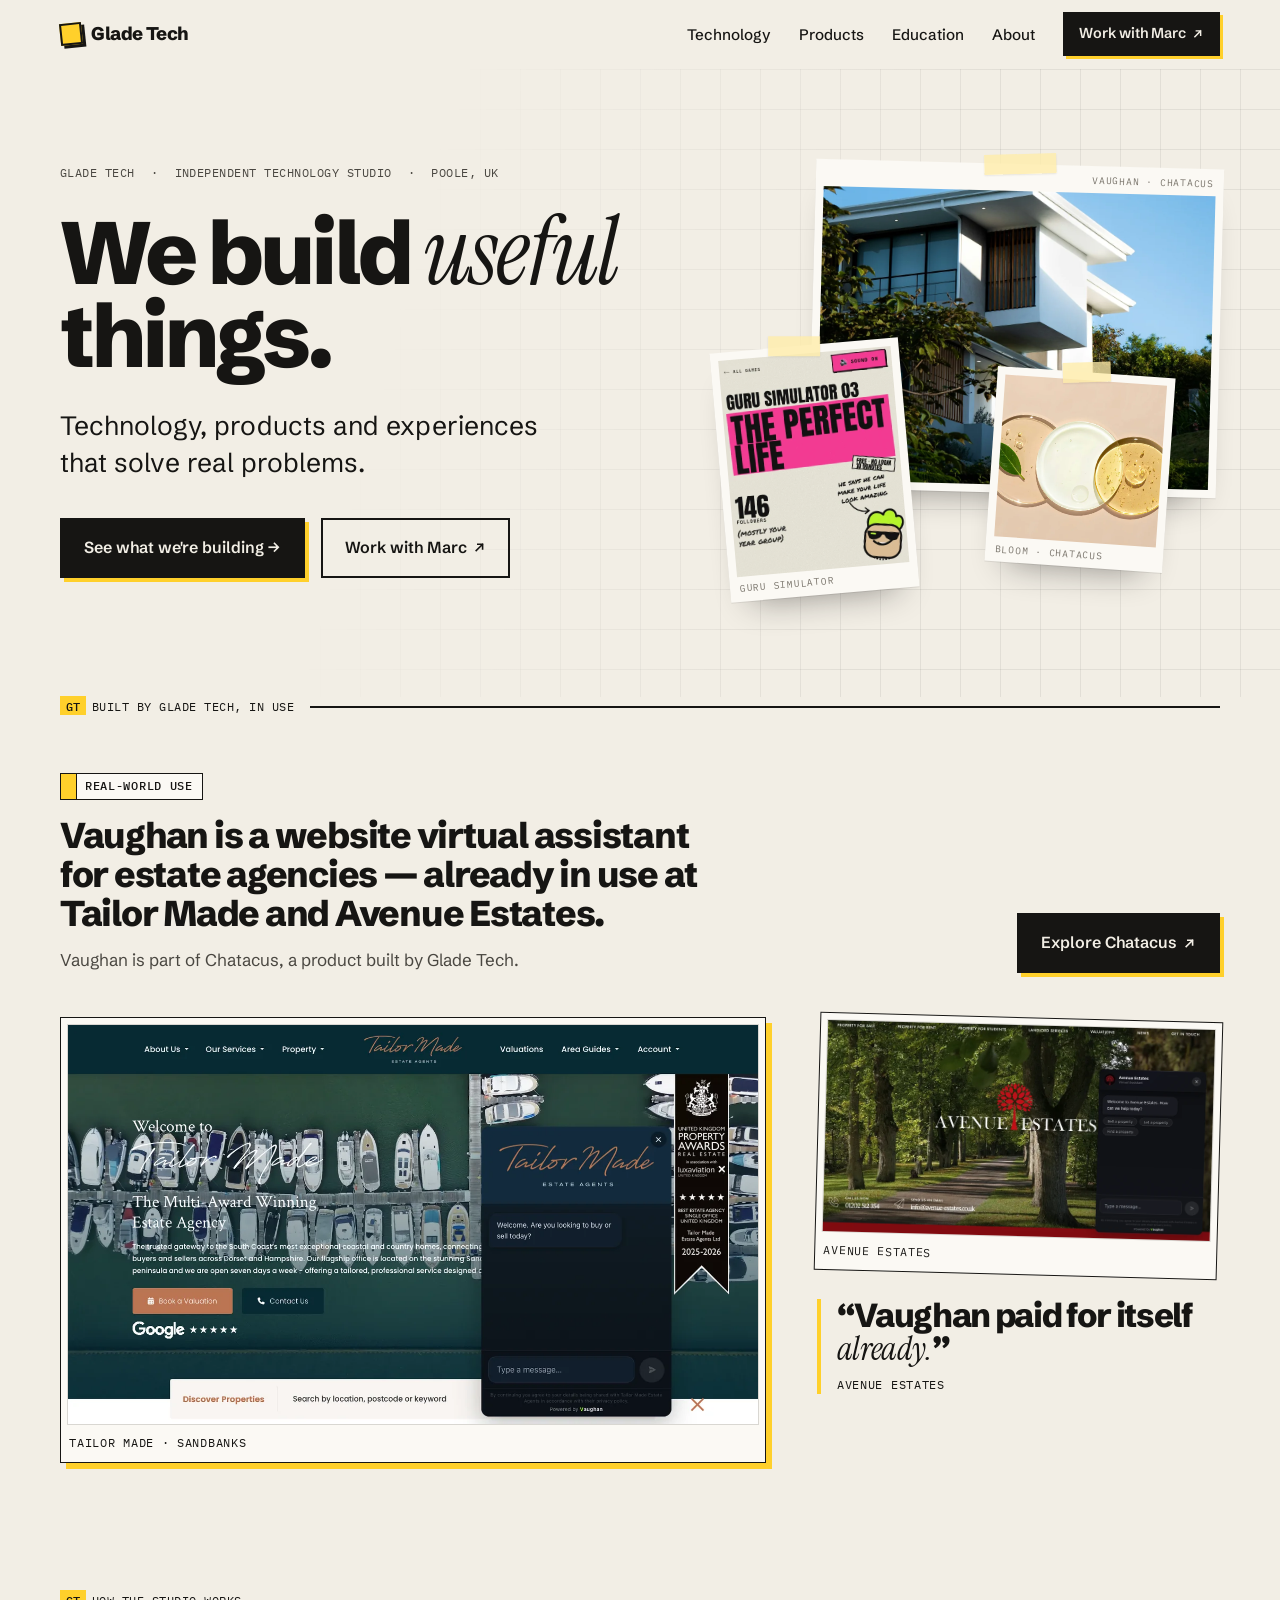
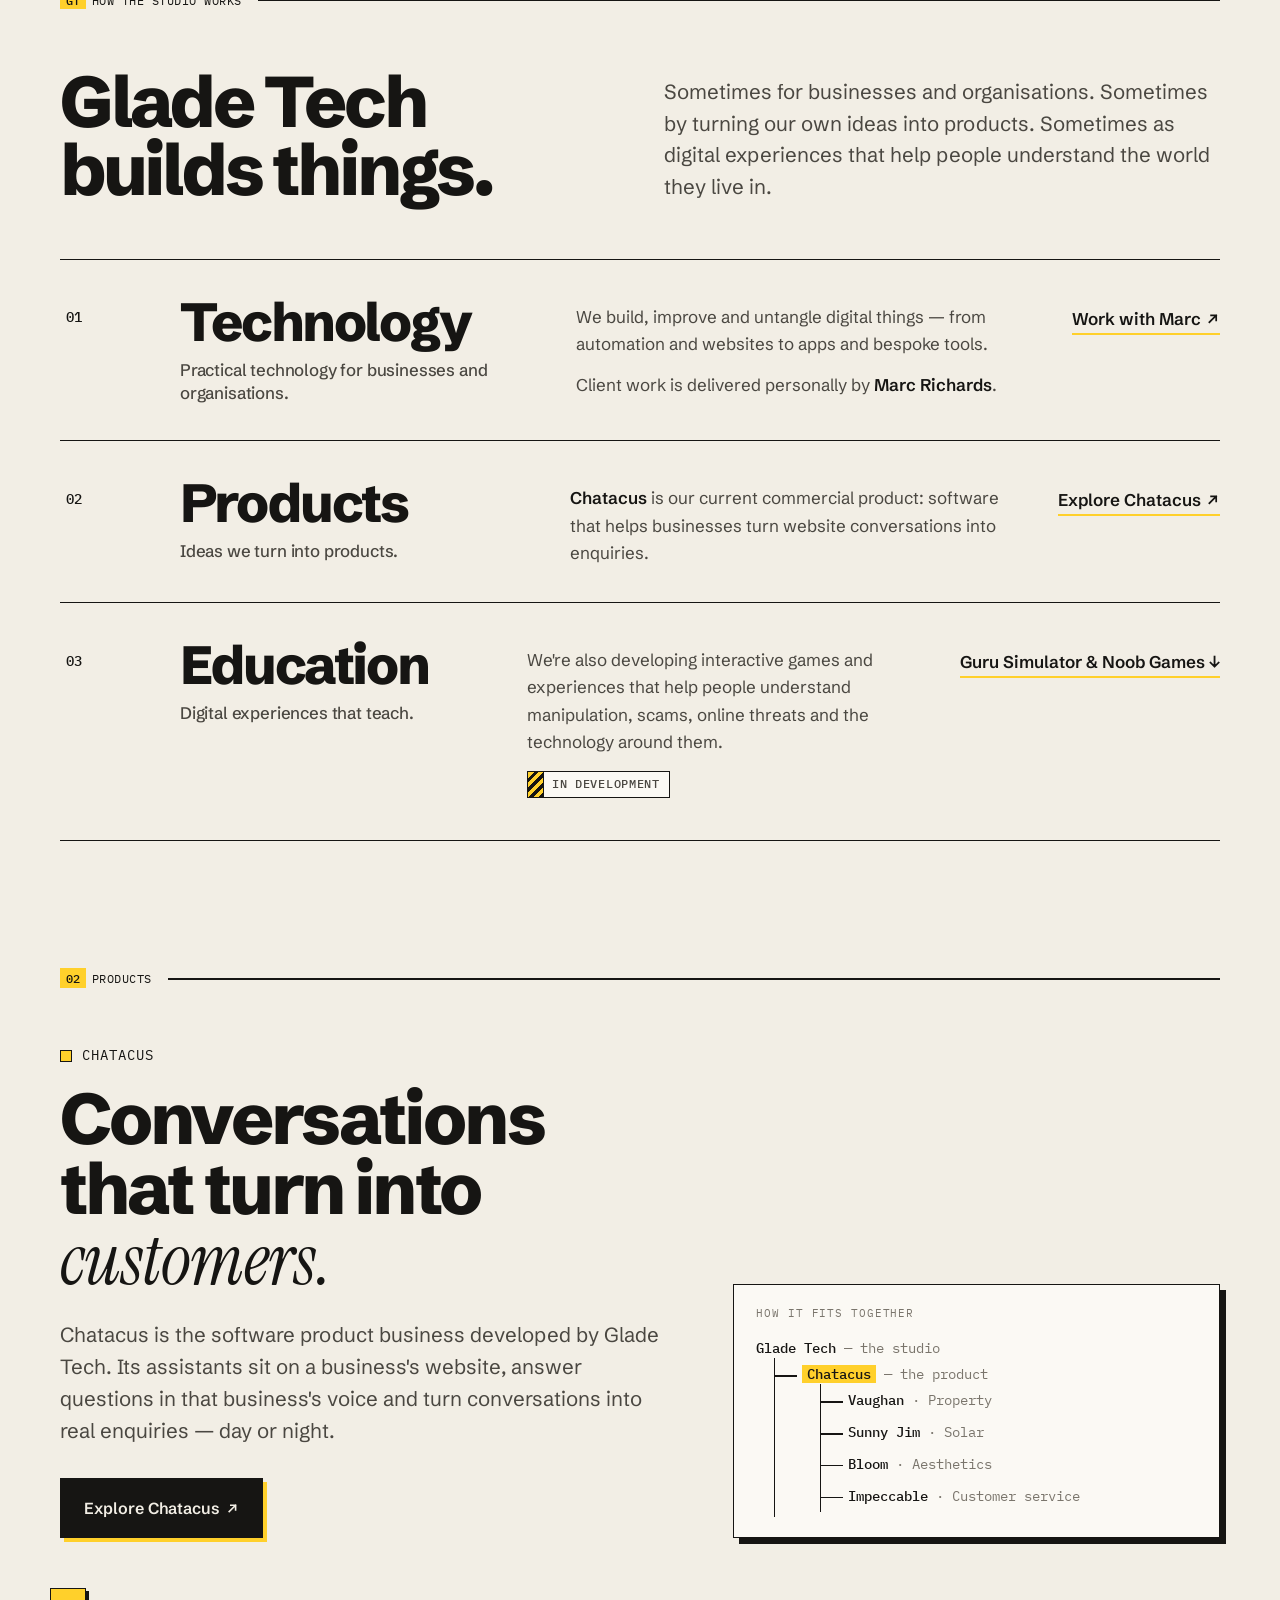
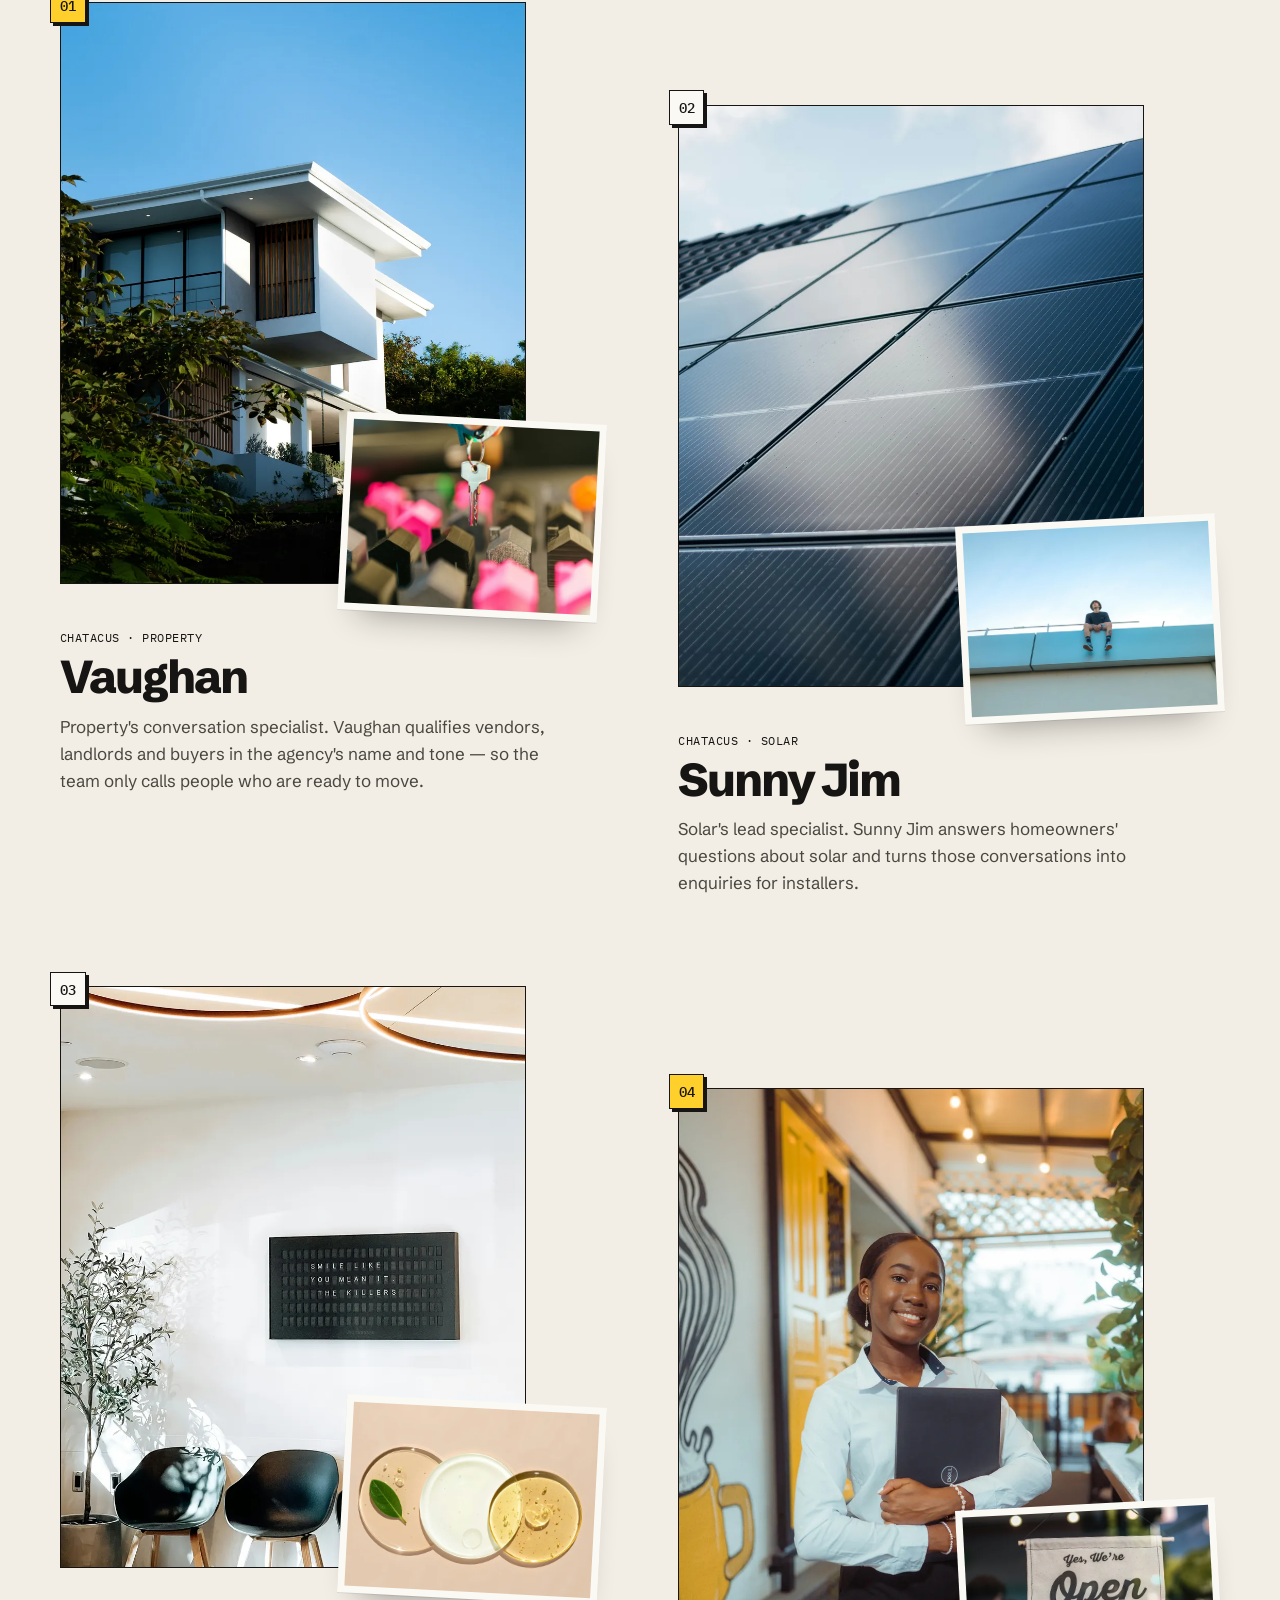
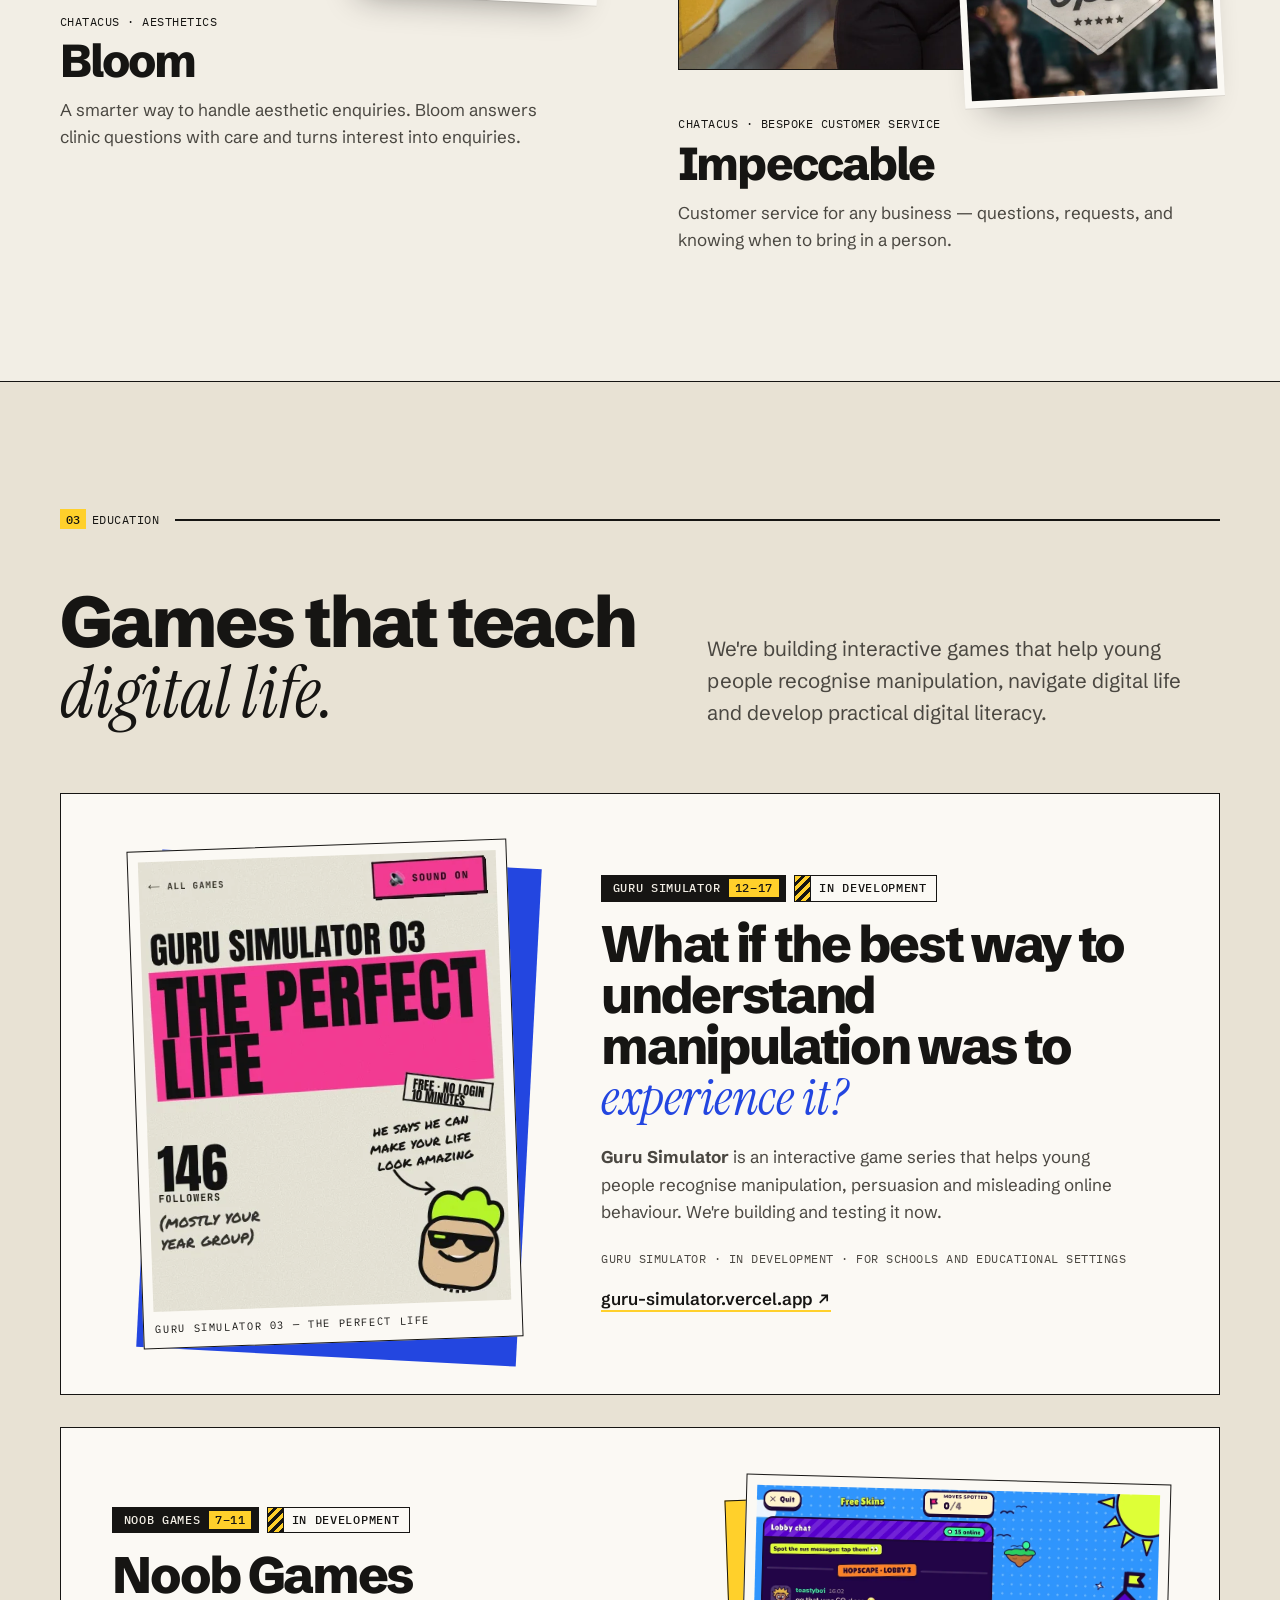
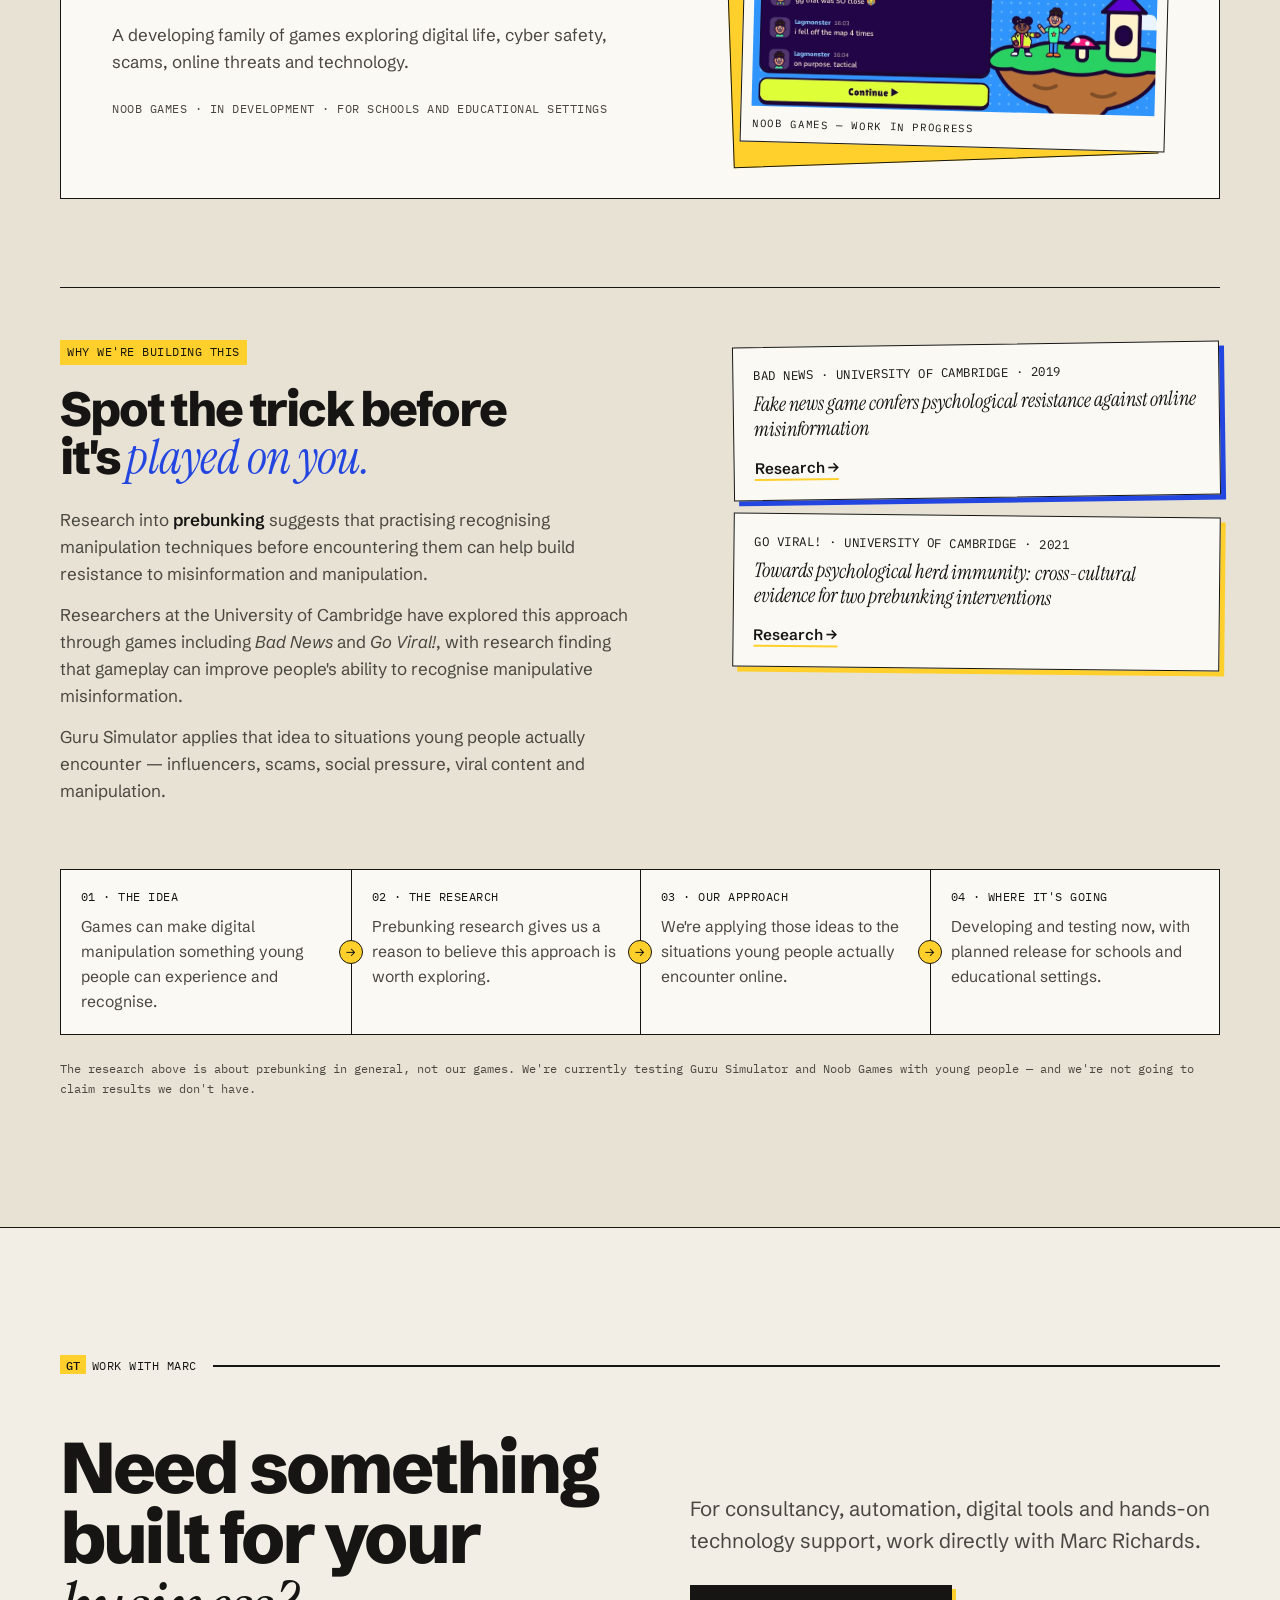
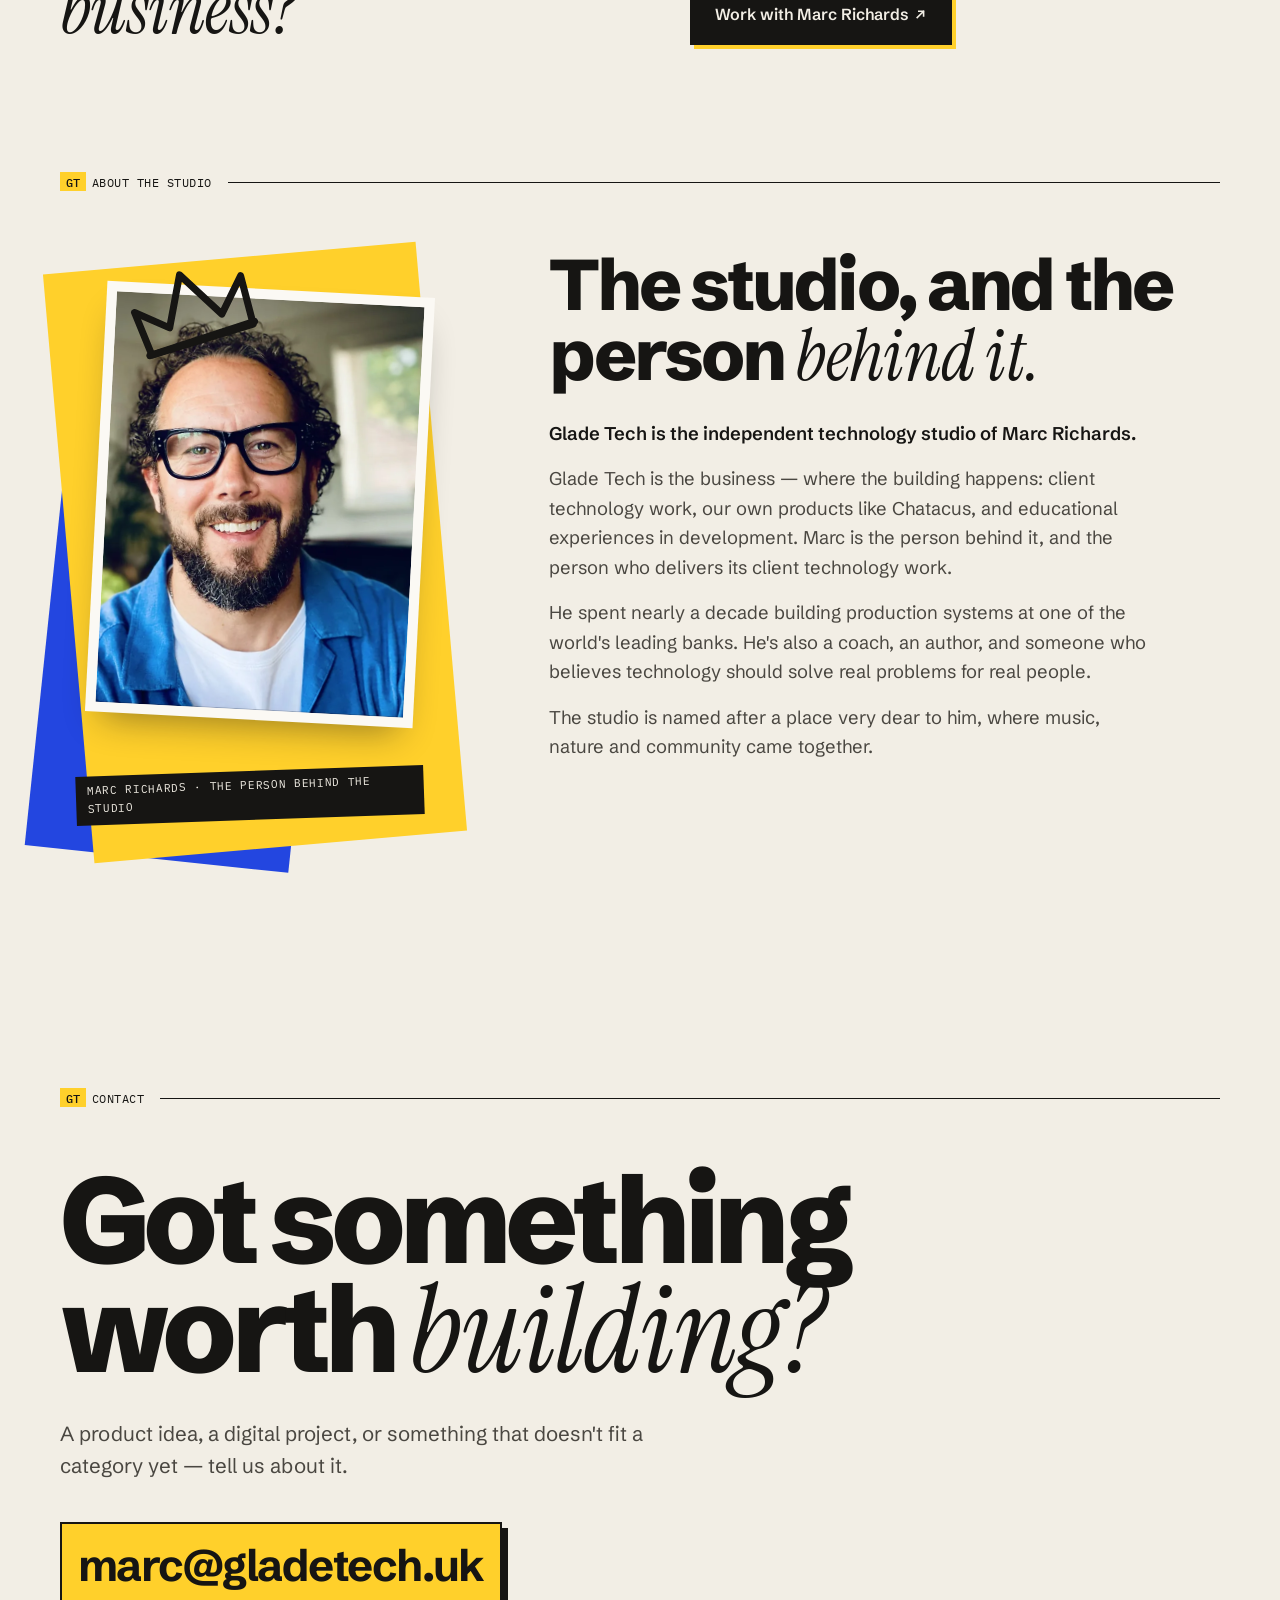
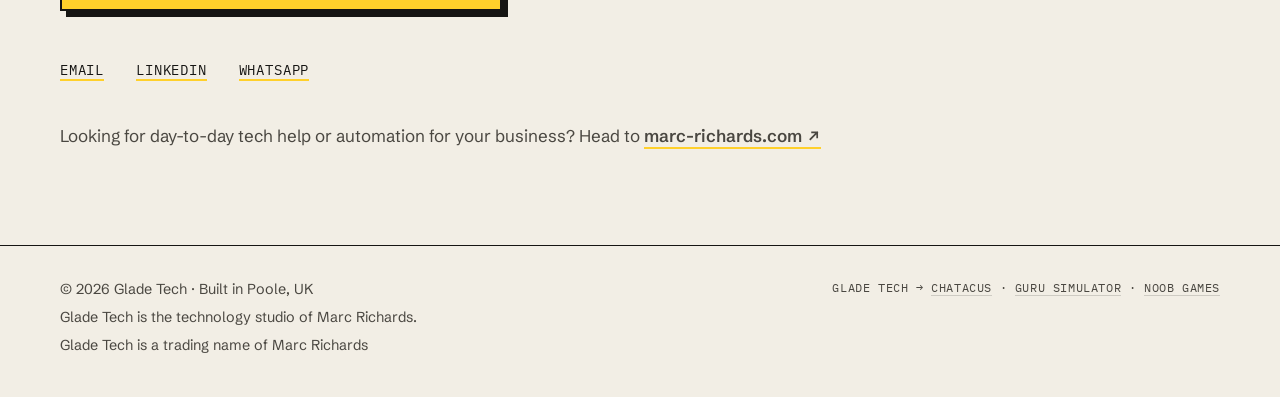
==== commit 71298bdb: "Clarify studio flow: proof first, Guru link, research wording, Work with Marc section Co-Authored-By" ====
--- a/index.html
+++ b/index.html
@@ -99,7 +99,7 @@
                     <h1>We build <span class="serif">useful</span> things.</h1>
                     <p class="lede hero-sub">Technology, products and experiences that solve real problems.</p>
                     <div class="hero-actions">
-                        <a href="#products" class="btn btn-ink">See what we're building →</a>
+                        <a href="#built" class="btn btn-ink">See what we're building →</a>
                         <a href="https://marc-richards.com/" class="btn btn-line" target="_blank" rel="noopener">Work with Marc<svg class="arr" viewBox="0 0 12 12" aria-hidden="true"><path d="M3 9 9 3M4.5 3H9v4.5"/></svg></a>
                     </div>
                 </div>
@@ -117,6 +117,39 @@
                         <img src="img/hero-bloom.webp" alt="" width="600" height="600">
                         <figcaption>Bloom · Chatacus</figcaption>
                     </figure>
+                </div>
+            </div>
+        </section>
+
+        <!-- In use -->
+        <section class="section" id="built" style="padding-top: 0;">
+            <div class="wrap">
+                <div class="section-head reveal"><p class="section-label"><b>GT</b>Built by Glade Tech, in use</p></div>
+                <div class="proof proof-lead reveal">
+                    <div class="proof-head">
+                        <div>
+                            <span class="tag tag-live">Real-world use</span>
+                            <h2 class="proof-title">Vaughan is a website virtual assistant for estate agencies — already in use at Tailor Made and Avenue Estates.</h2>
+                            <p class="proof-note">Vaughan is part of Chatacus, a product built by Glade Tech.</p>
+                        </div>
+                        <a href="https://chatacus.co/" class="btn btn-ink" target="_blank" rel="noopener">Explore Chatacus<svg class="arr" viewBox="0 0 12 12" aria-hidden="true"><path d="M3 9 9 3M4.5 3H9v4.5"/></svg></a>
+                    </div>
+                    <div class="proof-shots">
+                        <figure class="shot shot-main">
+                            <img src="img/vaughan-tailor-made.webp" alt="Vaughan's chat assistant open on the Tailor Made Estate Agents website, asking: Are you looking to buy or sell today?" width="1300" height="752" loading="lazy">
+                            <figcaption>Tailor Made · Sandbanks</figcaption>
+                        </figure>
+                        <div class="proof-side">
+                            <figure class="shot">
+                                <img src="img/vaughan-avenue-estates.webp" alt="Vaughan's chat assistant open on the Avenue Estates website, offering to help sell, let or find a property" width="900" height="491" loading="lazy">
+                                <figcaption>Avenue Estates</figcaption>
+                            </figure>
+                            <blockquote class="proof-quote-small">
+                                <p>“Vaughan paid for itself <span class="serif">already.</span>”</p>
+                                <cite>Avenue Estates</cite>
+                            </blockquote>
+                        </div>
+                    </div>
                 </div>
             </div>
         </section>
@@ -233,32 +266,6 @@
                         <p>Customer service for any business — questions, requests, and knowing when to bring in a person.</p>
                     </article>
                 </div>
-
-                <div class="proof reveal">
-                    <div class="proof-head">
-                        <div>
-                            <span class="tag tag-live">Real-world use</span>
-                            <h3 class="proof-title">Vaughan is already being used by estate agencies including Tailor Made in Sandbanks and Avenue Estates.</h3>
-                        </div>
-                        <a href="https://chatacus.co/" class="btn btn-ink" target="_blank" rel="noopener">Explore Chatacus<svg class="arr" viewBox="0 0 12 12" aria-hidden="true"><path d="M3 9 9 3M4.5 3H9v4.5"/></svg></a>
-                    </div>
-                    <div class="proof-shots">
-                        <figure class="shot shot-main">
-                            <img src="img/vaughan-tailor-made.webp" alt="Vaughan's chat assistant open on the Tailor Made Estate Agents website, asking: Are you looking to buy or sell today?" width="1300" height="752" loading="lazy">
-                            <figcaption>Tailor Made · Sandbanks</figcaption>
-                        </figure>
-                        <div class="proof-side">
-                            <figure class="shot">
-                                <img src="img/vaughan-avenue-estates.webp" alt="Vaughan's chat assistant open on the Avenue Estates website, offering to help sell, let or find a property" width="900" height="491" loading="lazy">
-                                <figcaption>Avenue Estates</figcaption>
-                            </figure>
-                            <blockquote class="proof-quote-small">
-                                <p>“Vaughan paid for itself <span class="serif">already.</span>”</p>
-                                <cite>Avenue Estates</cite>
-                            </blockquote>
-                        </div>
-                    </div>
-                </div>
             </div>
         </section>
 
@@ -282,9 +289,9 @@
                     <div class="edu-copy">
                         <div class="tag-row"><span class="tag tag-product">Guru Simulator <b>12–17</b></span><span class="tag tag-dev">In development</span></div>
                         <h3>What if the best way to understand manipulation was to <span class="serif">experience it?</span></h3>
-                        <p><strong>Guru Simulator</strong> is an interactive educational experience exploring manipulation, persuasion, influence and digital literacy.</p>
-                        <p>It takes inspiration from prebunking research and applies it to the kinds of manipulation young people may encounter online — persuasion, social pressure, influencer tactics, scams and other forms of manipulation.</p>
+                        <p><strong>Guru Simulator</strong> is an interactive game series that helps young people recognise manipulation, persuasion and misleading online behaviour. We're building and testing it now.</p>
                         <p class="spec">Guru Simulator · In development · For schools and educational settings</p>
+                        <div class="edu-links"><a href="https://guru-simulator.vercel.app" class="link-arrow" target="_blank" rel="noopener">guru-simulator.vercel.app<svg class="arr" viewBox="0 0 12 12" aria-hidden="true"><path d="M3 9 9 3M4.5 3H9v4.5"/></svg></a></div>
                     </div>
                 </article>
 
@@ -309,6 +316,7 @@
                         <h3>Spot the trick before it's <span class="serif">played on you.</span></h3>
                         <p>Research into <strong>prebunking</strong> suggests that practising recognising manipulation techniques before encountering them can help build resistance to misinformation and manipulation.</p>
                         <p>Researchers at the University of Cambridge have explored this approach through games including <em>Bad News</em> and <em>Go Viral!</em>, with research finding that gameplay can improve people's ability to recognise manipulative misinformation.</p>
+                        <p>Guru Simulator applies that idea to situations young people actually encounter — influencers, scams, social pressure, viral content and manipulation.</p>
                     </div>
                     <ul class="refs">
                         <li class="ref">
@@ -330,12 +338,26 @@
                     </ol>
                 </div>
 
-                <p class="edu-note reveal">The Cambridge research supports the underlying approach. Our own games are being developed and tested now.</p>
+                <p class="edu-note reveal">The research above is about prebunking in general, not our games. We're currently testing Guru Simulator and Noob Games with young people — and we're not going to claim results we don't have.</p>
+            </div>
+        </section>
+
+        <!-- Work with Marc -->
+        <section class="section work-marc">
+            <div class="wrap">
+                <div class="section-head reveal"><p class="section-label"><b>GT</b>Work with Marc</p></div>
+                <div class="marc-cta reveal">
+                    <h2 class="h2">Need something built for your <span class="serif">business?</span></h2>
+                    <div>
+                        <p class="lede">For consultancy, automation, digital tools and hands-on technology support, work directly with Marc Richards.</p>
+                        <a href="https://marc-richards.com/" class="btn btn-ink" target="_blank" rel="noopener">Work with Marc Richards<svg class="arr" viewBox="0 0 12 12" aria-hidden="true"><path d="M3 9 9 3M4.5 3H9v4.5"/></svg></a>
+                    </div>
+                </div>
             </div>
         </section>
 
         <!-- About -->
-        <section class="section" id="about">
+        <section class="section" id="about" style="padding-top: 0;">
             <div class="wrap">
                 <div class="section-head reveal"><p class="section-label"><b>GT</b>About the studio</p></div>
                 <div class="about-grid">
@@ -356,10 +378,6 @@
                         <p>Glade Tech is the business — where the building happens: client technology work, our own products like Chatacus, and educational experiences in development. Marc is the person behind it, and the person who delivers its client technology work.</p>
                         <p>He spent nearly a decade building production systems at one of the world's leading banks. He's also a coach, an author, and someone who believes technology should solve real problems for real people.</p>
                         <p>The studio is named after a place very dear to him, where music, nature and community came together.</p>
-                        <div class="handoff">
-                            <p><span class="mono">Need hands-on technology help?</span>That's Marc Richards — technology, on your terms.</p>
-                            <a href="https://marc-richards.com/" class="btn btn-ink" target="_blank" rel="noopener">marc-richards.com<svg class="arr" viewBox="0 0 12 12" aria-hidden="true"><path d="M3 9 9 3M4.5 3H9v4.5"/></svg></a>
-                        </div>
                     </div>
                 </div>
             </div>
@@ -386,6 +404,7 @@
         <div class="wrap footer-grid">
             <div>
                 <p>© 2026 Glade Tech · Built in Poole, UK</p>
+                <p>Glade Tech is the technology studio of Marc Richards.</p>
                 <p>Glade Tech is a trading name of Marc Richards</p>
             </div>
             <p class="footer-family">
--- a/styles.css
+++ b/styles.css
@@ -419,13 +419,6 @@
 .about-copy p + p { margin-top: 1rem; }
 .about-copy p strong { color: var(--ink); font-weight: 600; }
 
-.handoff {
-    margin-top: 2.25rem; display: grid; grid-template-columns: minmax(0, 1fr) auto; gap: 1rem 1.5rem; align-items: center;
-    border: 1.5px solid var(--ink); padding: 1.25rem 1.4rem; background: var(--card); max-width: 40rem;
-    box-shadow: 6px 6px 0 var(--yellow);
-}
-.handoff p { font-size: 1rem !important; color: var(--ink) !important; margin: 0 !important; }
-.handoff .mono { display: block; color: var(--ink-faint); margin-bottom: 0.25rem; }
 
 /* ---------- Contact ---------- */
 
@@ -497,7 +490,6 @@
     .index-row { grid-template-columns: 1fr; gap: 0.9rem; padding: 1.75rem 0; }
     .index-body, .index-cta { grid-column: 1; }
     .index-num { margin-top: 0; }
-    .handoff { grid-template-columns: 1fr; }
         .hero-actions .btn { width: 100%; justify-content: center; }
 }
 .hero .hero-sub { font-size: clamp(1.25rem, 2.1vw, 1.65rem); line-height: 1.4; max-width: 30ch; }
@@ -580,3 +572,13 @@
     fill: none; stroke: currentColor; stroke-width: 1.5; stroke-linecap: square; flex-shrink: 0;
 }
 .btn .arr { margin-left: -0.15em; }
+
+/* Proof lifted to the top of the page */
+.proof-lead { margin-top: 0; padding-top: 0; border-top: 0; }
+.proof-note { margin-top: 0.75rem; color: var(--ink-soft); }
+.edu-links { margin-top: 1rem; }
+
+/* Work with Marc */
+.marc-cta { display: grid; grid-template-columns: minmax(0, 1.1fr) minmax(0, 1fr); gap: 1.5rem 3rem; align-items: end; }
+.marc-cta .lede { margin-bottom: 1.75rem; }
+@media (max-width: 1020px) { .marc-cta { grid-template-columns: 1fr; align-items: start; } }
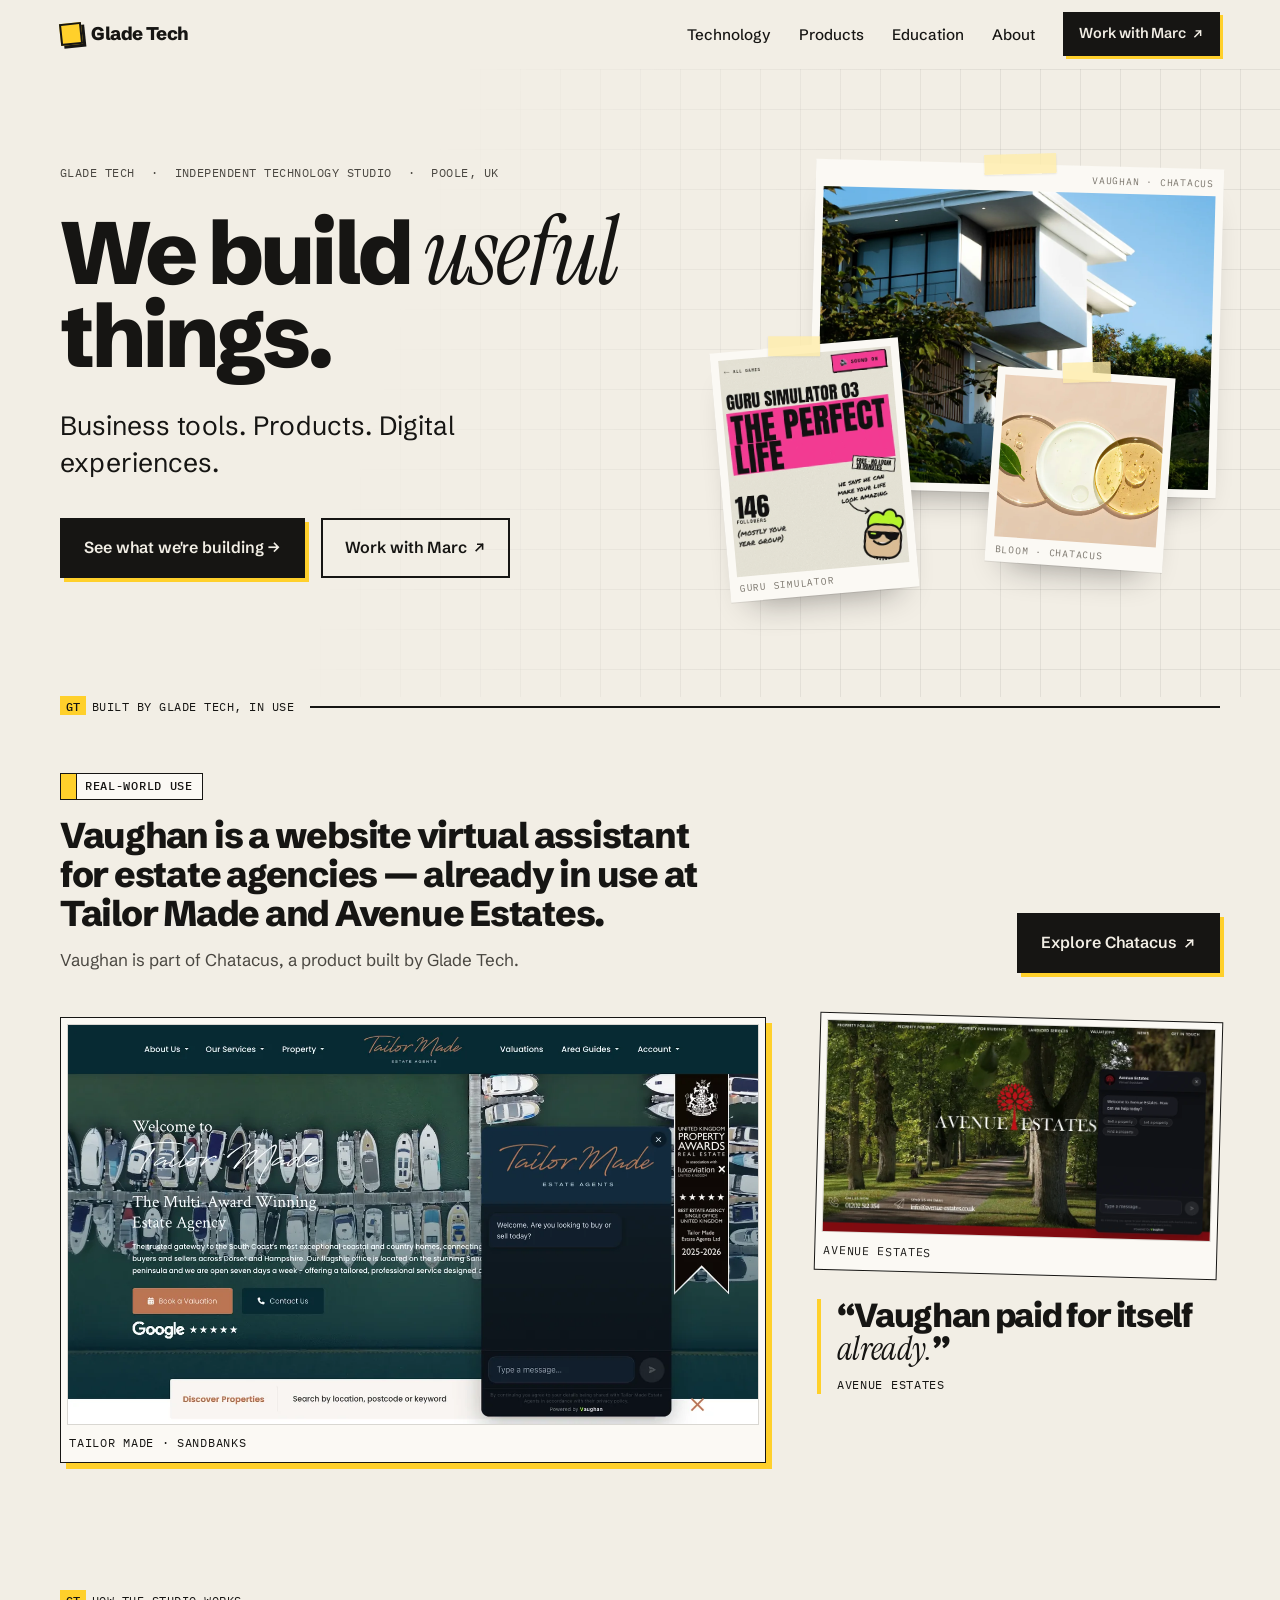
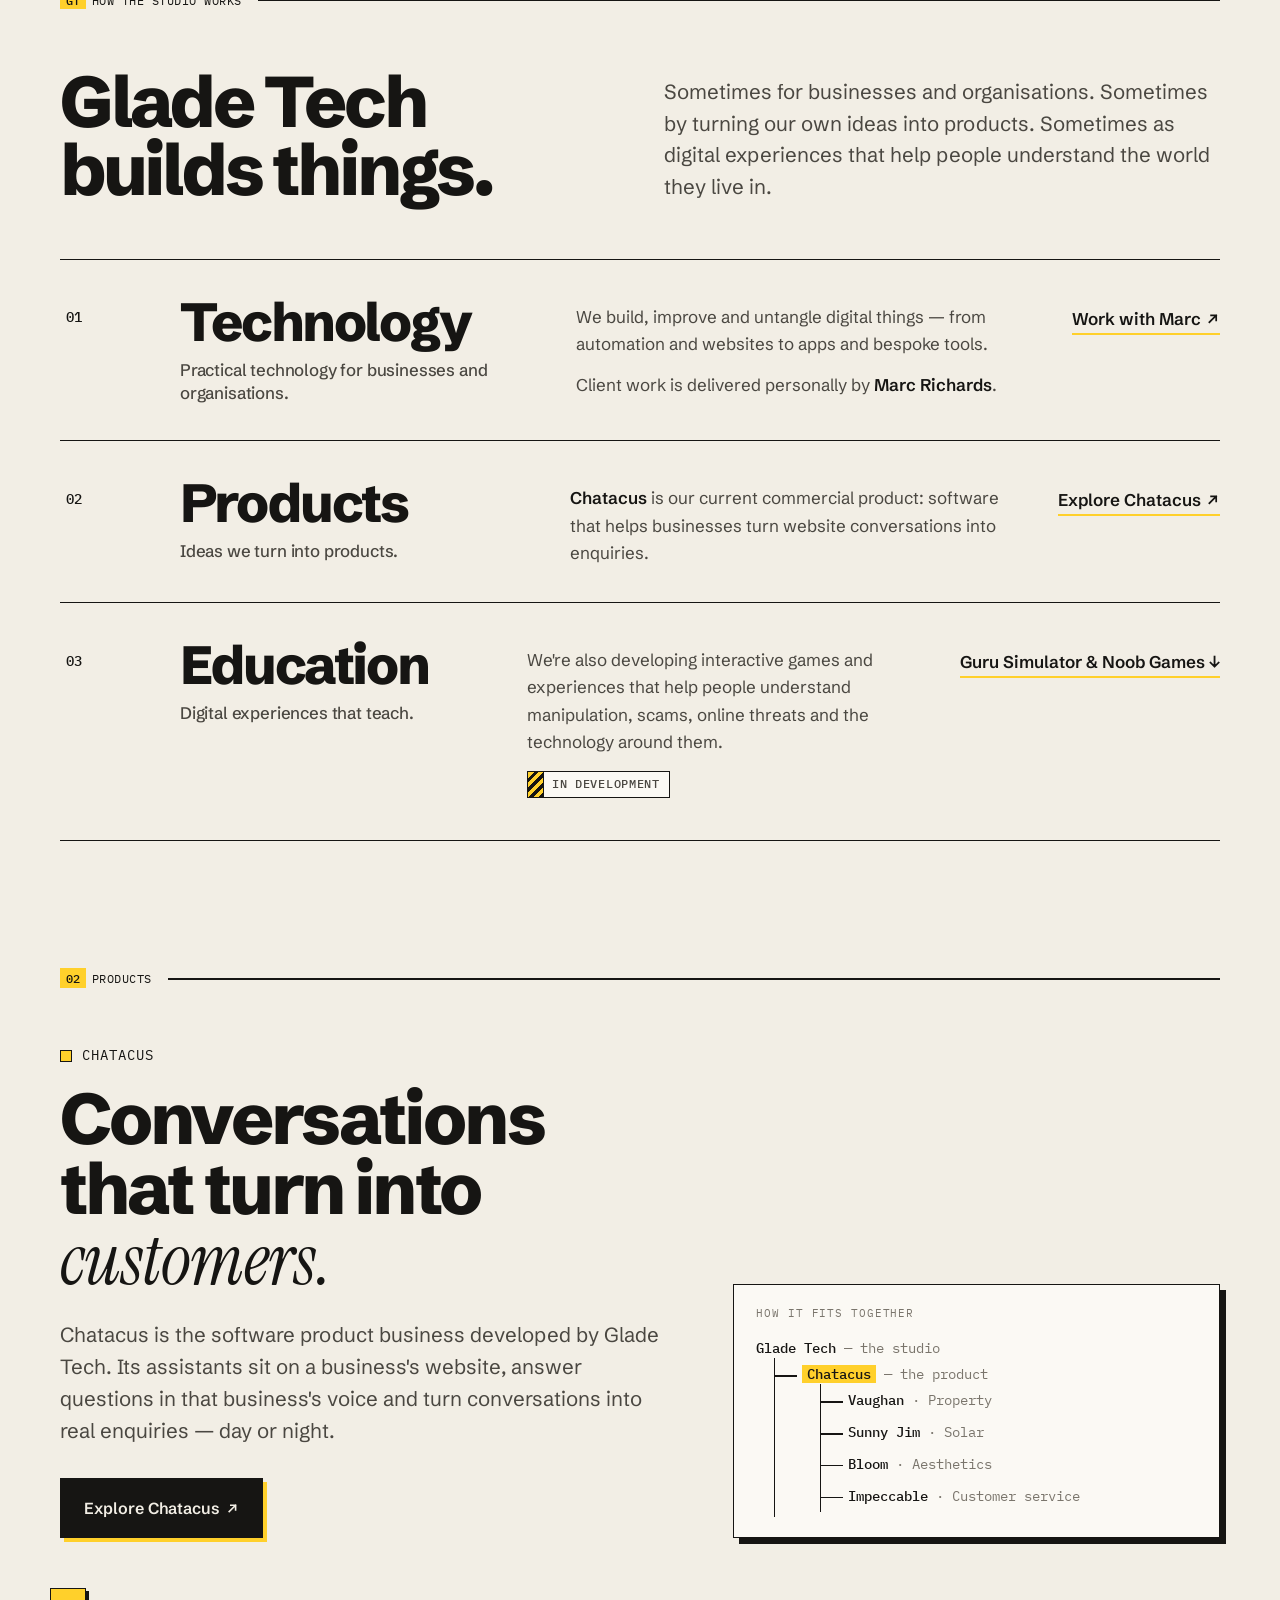
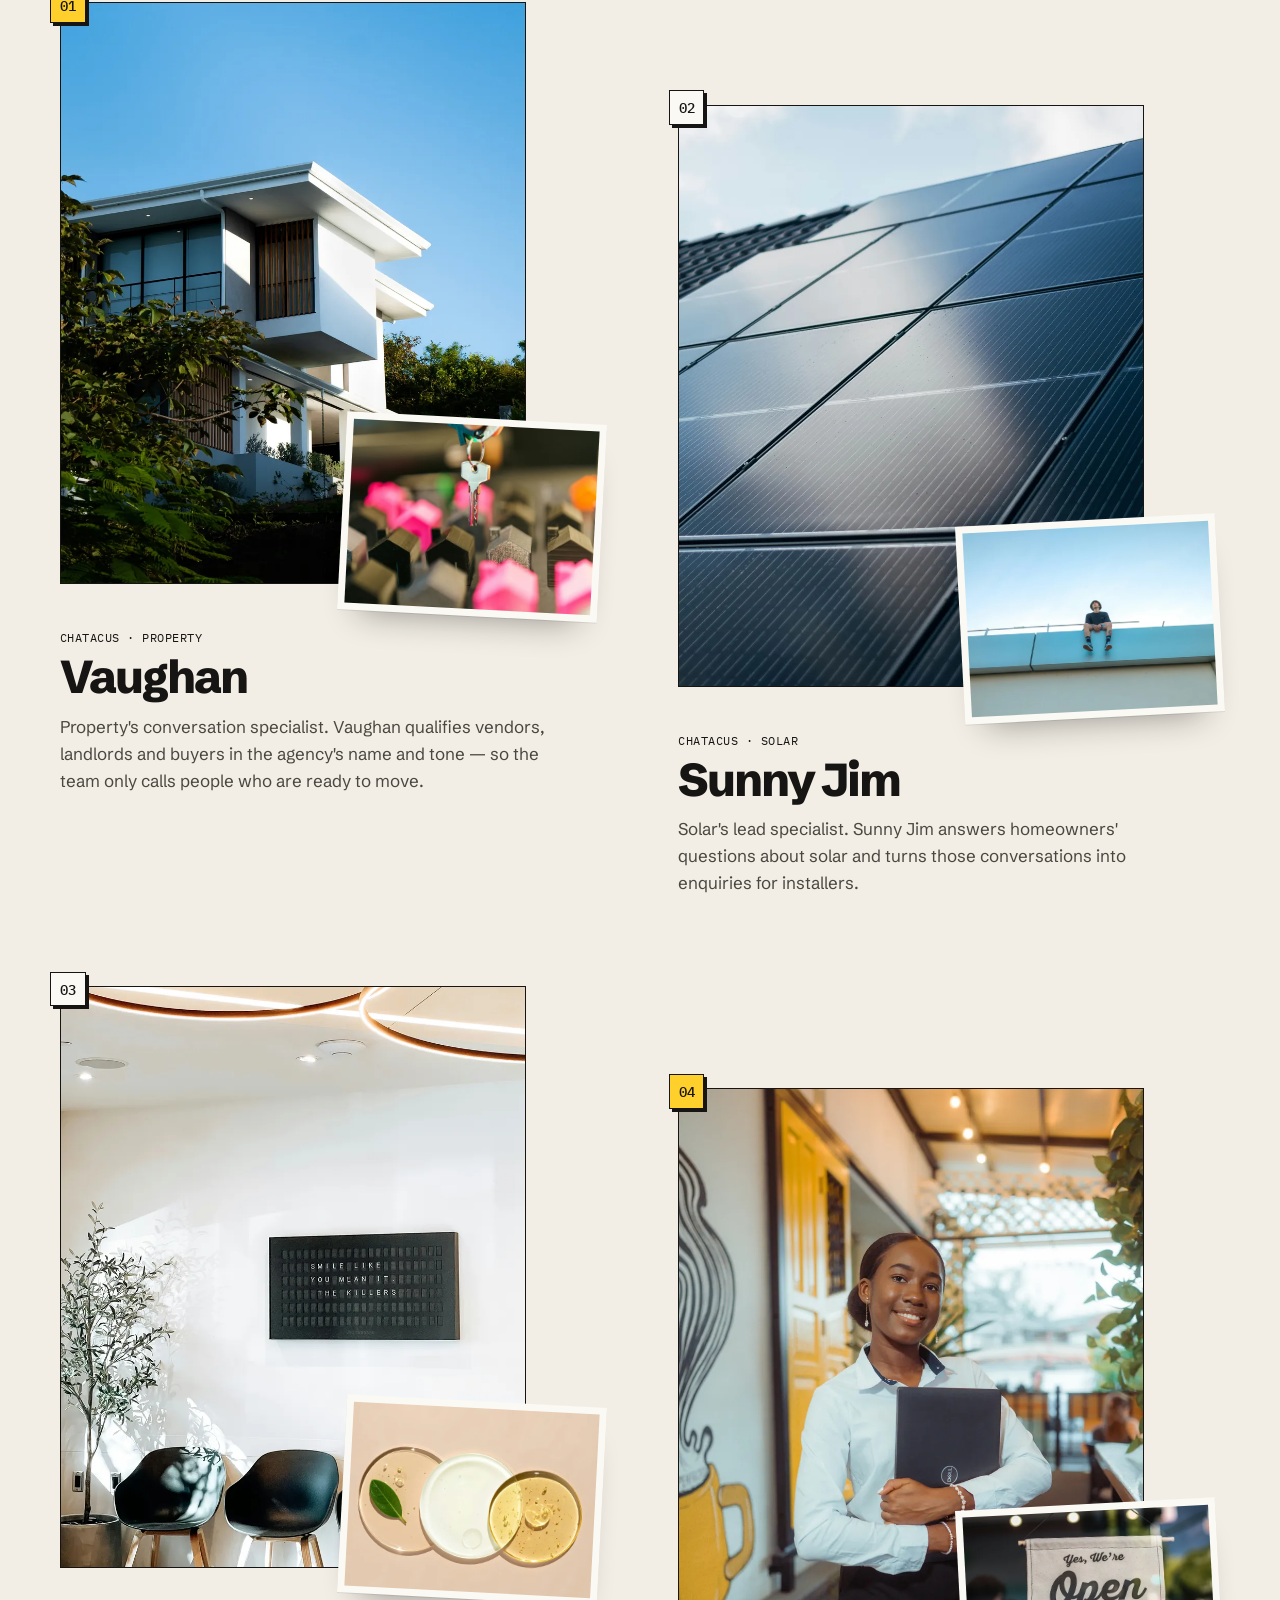
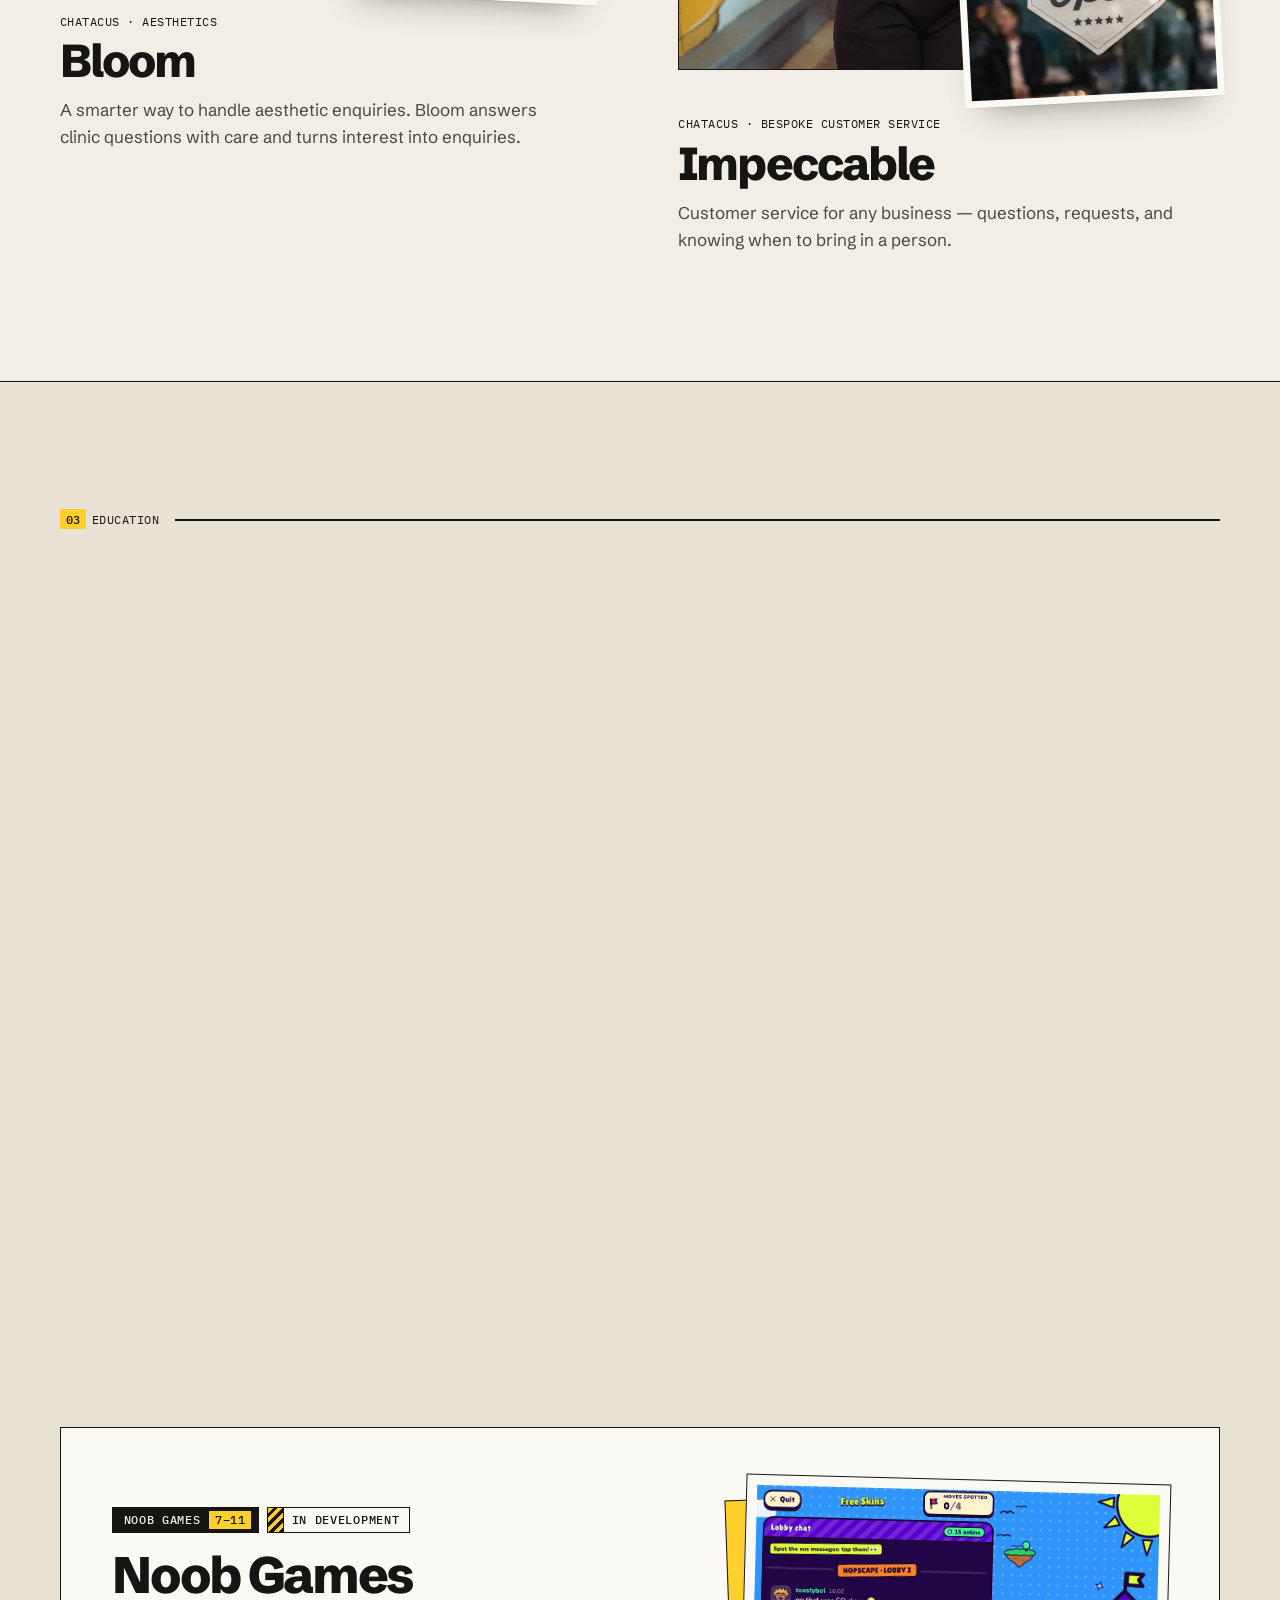
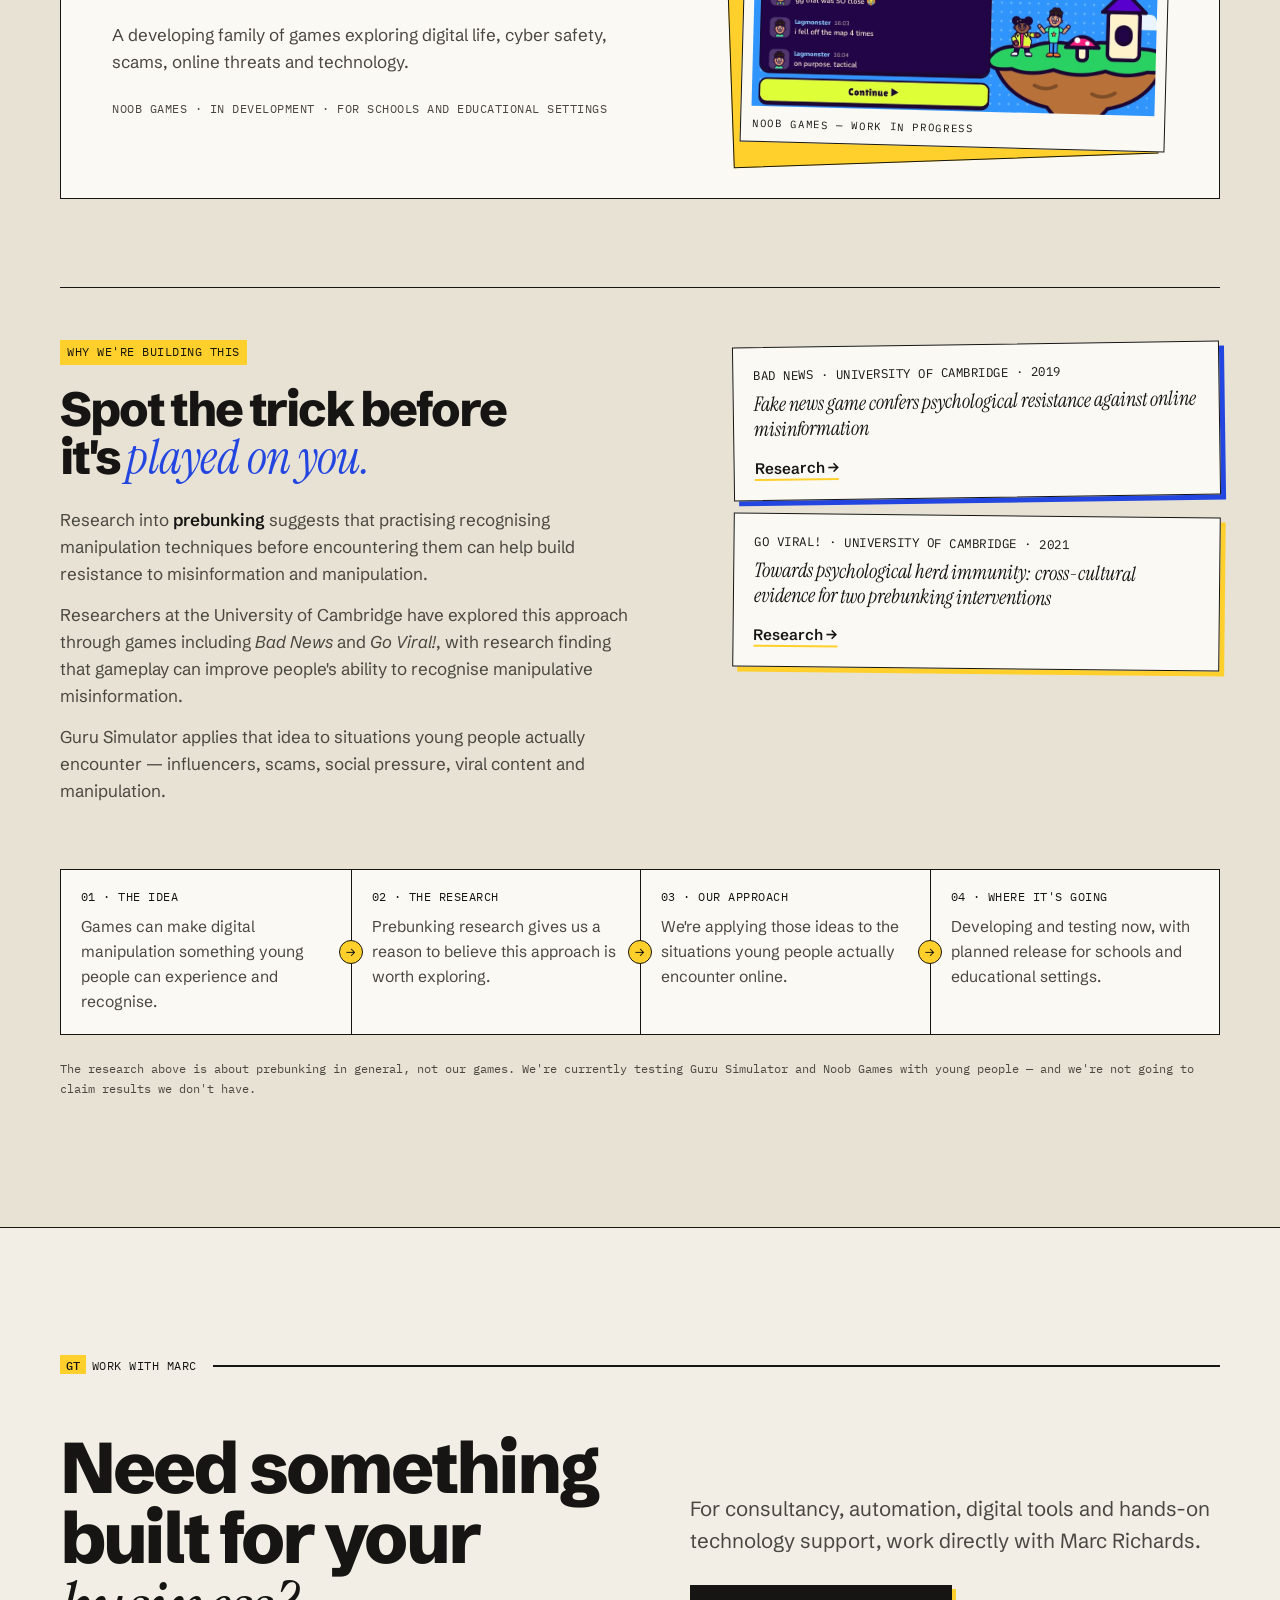
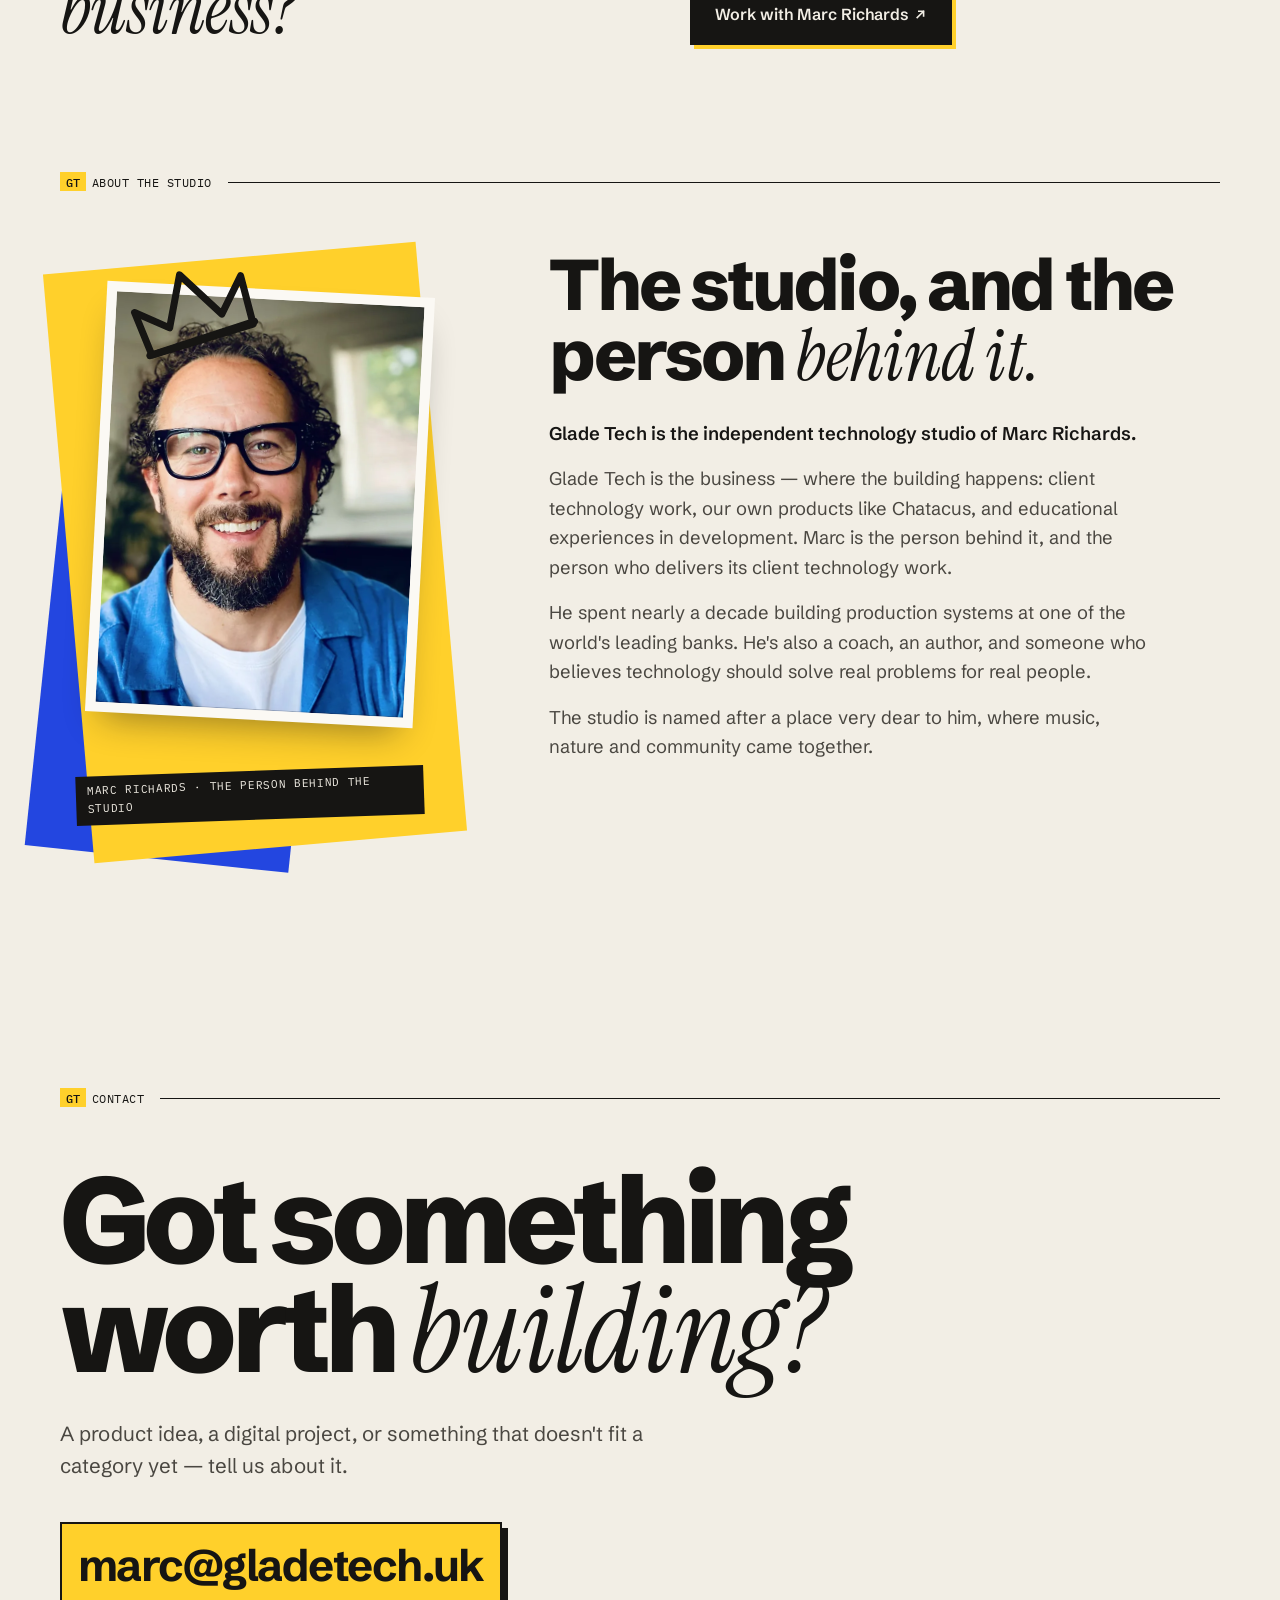
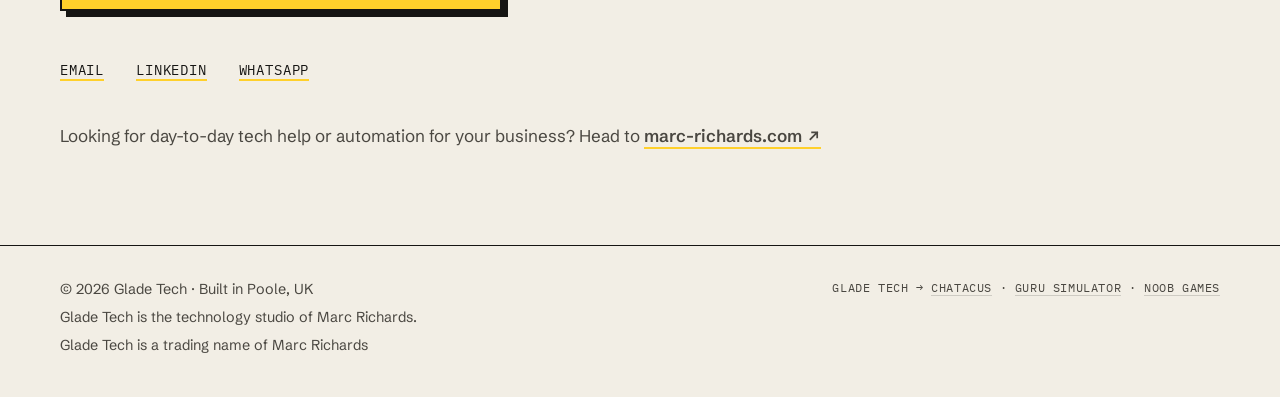
==== commit ea750155: "Hero supporting line: Business tools. Products. Digital experiences. Co-Authored-By: Claude Opus 5.5" ====
--- a/index.html
+++ b/index.html
@@ -97,7 +97,7 @@
                 <div class="hero-copy">
                     <p class="eyebrow"><span>Glade Tech</span><span>Independent technology studio</span><span>Poole, UK</span></p>
                     <h1>We build <span class="serif">useful</span> things.</h1>
-                    <p class="lede hero-sub">Technology, products and experiences that solve real problems.</p>
+                    <p class="lede hero-sub">Business tools. Products. Digital experiences.</p>
                     <div class="hero-actions">
                         <a href="#built" class="btn btn-ink">See what we're building →</a>
                         <a href="https://marc-richards.com/" class="btn btn-line" target="_blank" rel="noopener">Work with Marc<svg class="arr" viewBox="0 0 12 12" aria-hidden="true"><path d="M3 9 9 3M4.5 3H9v4.5"/></svg></a>
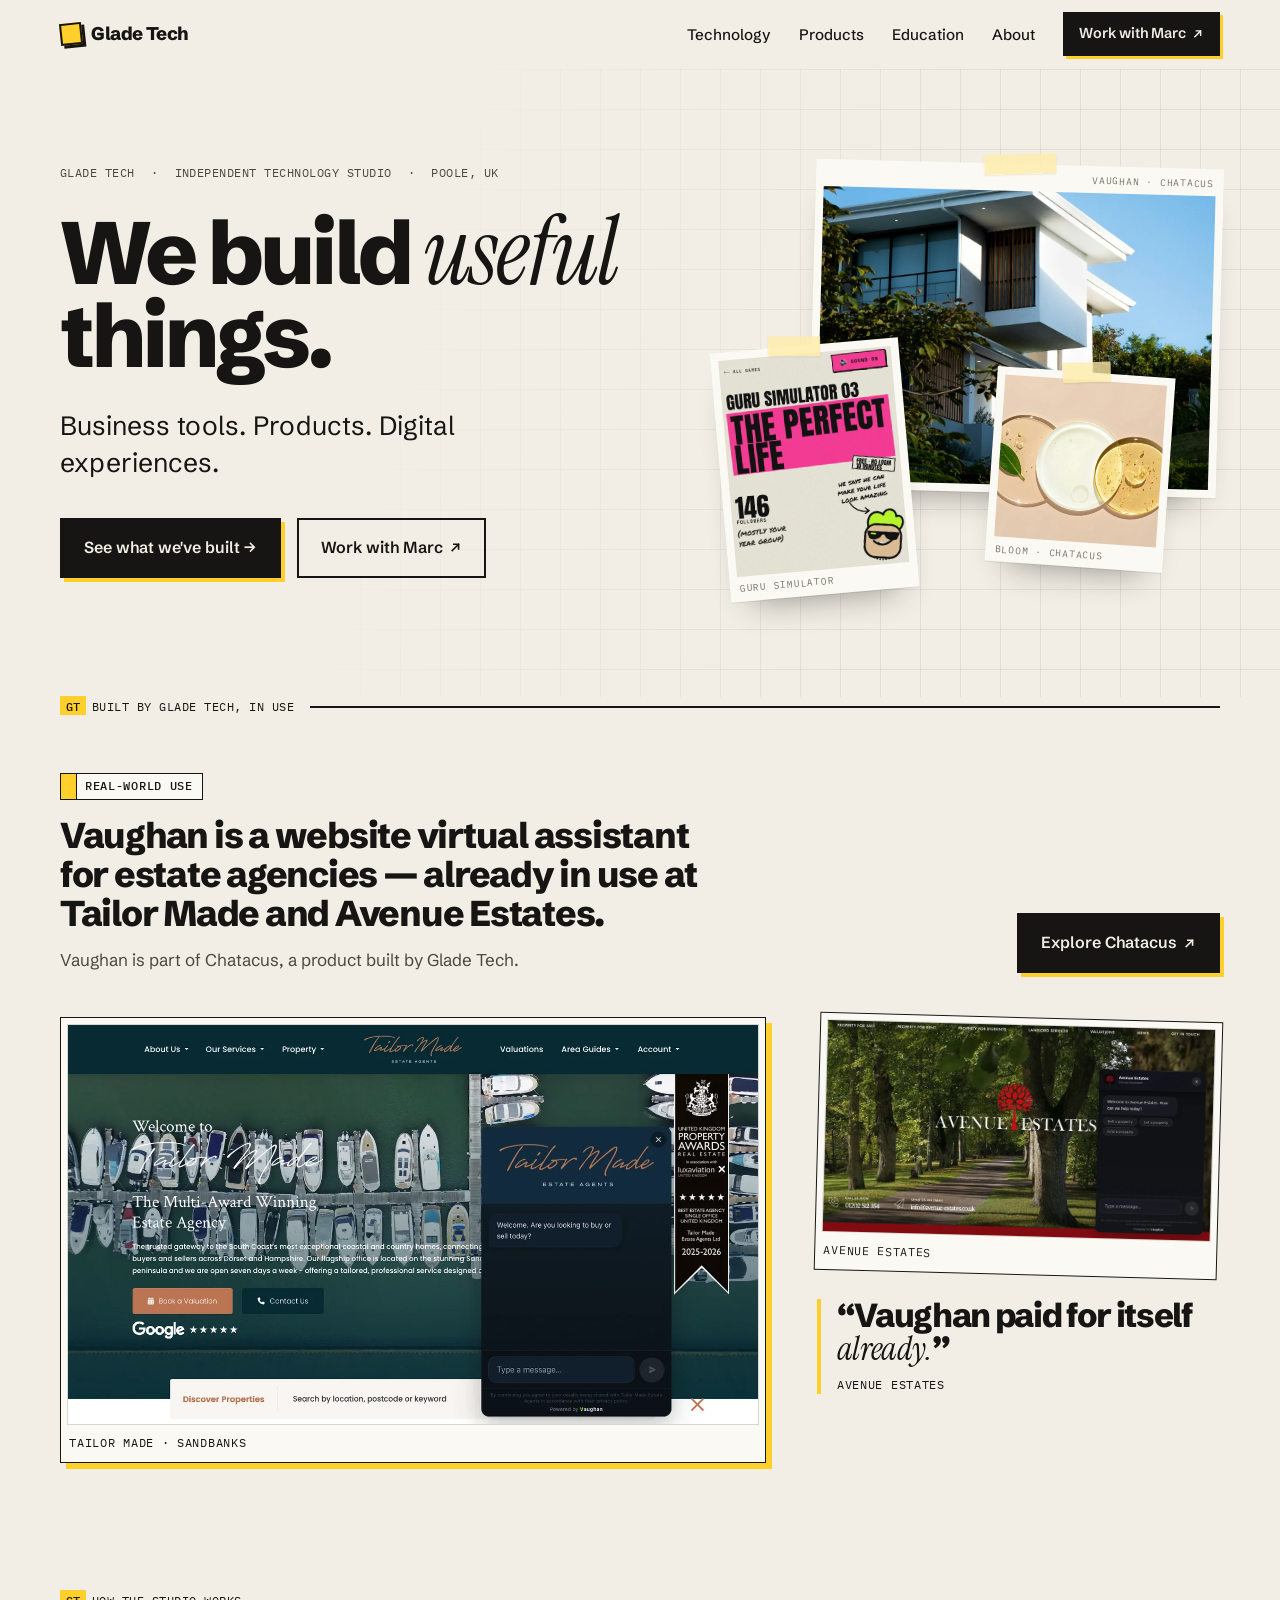
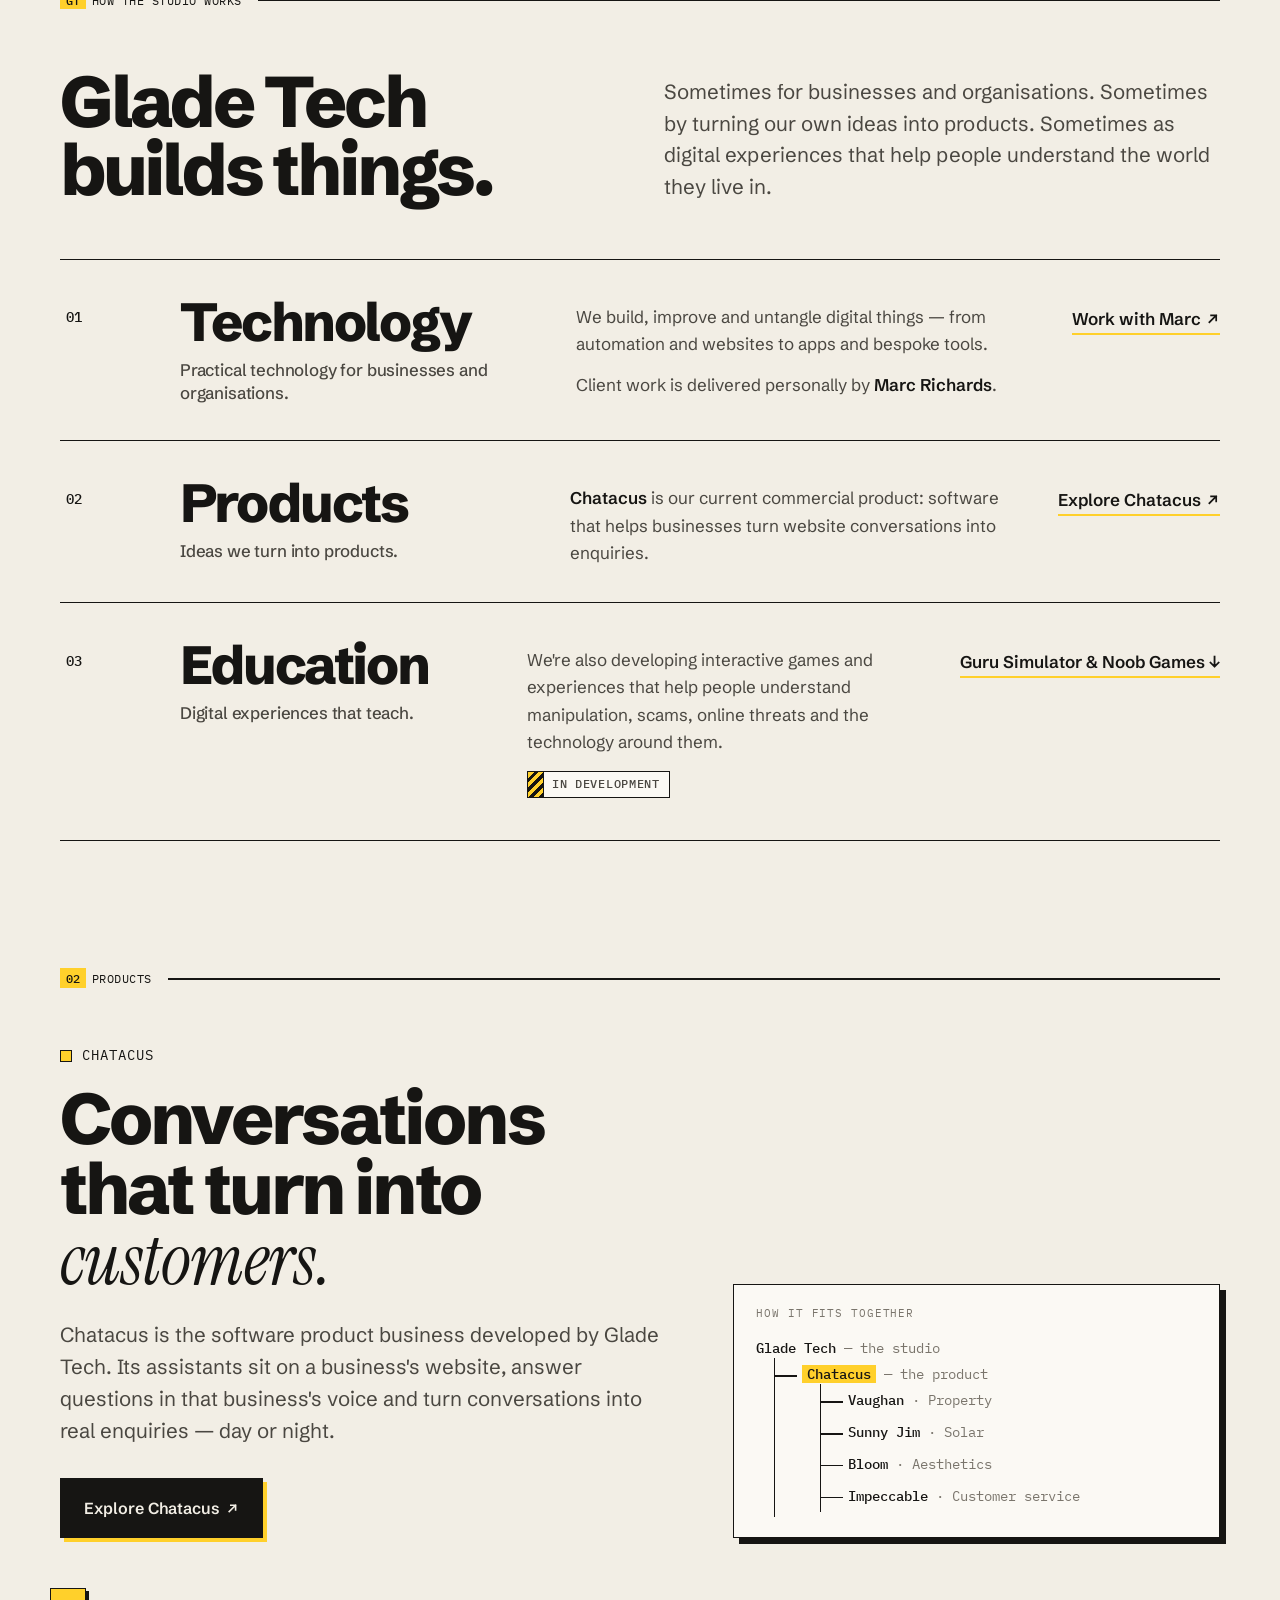
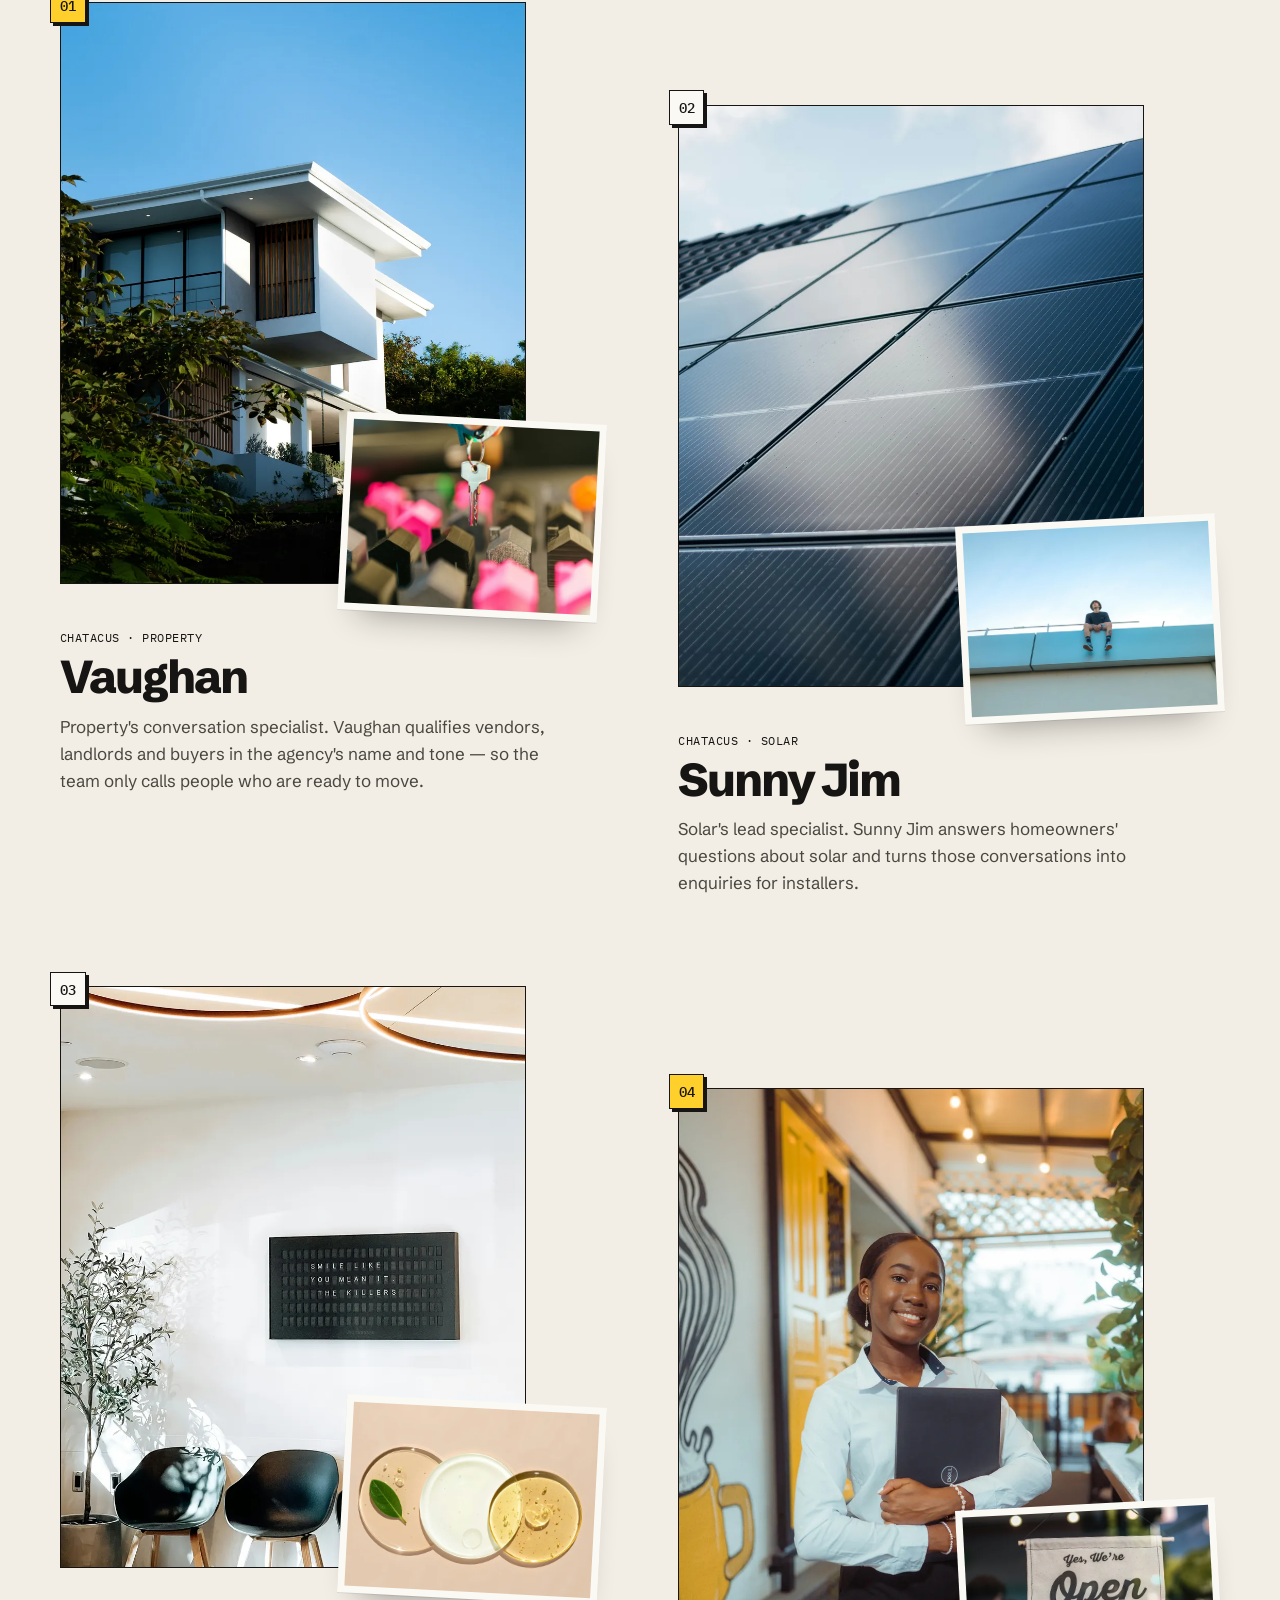
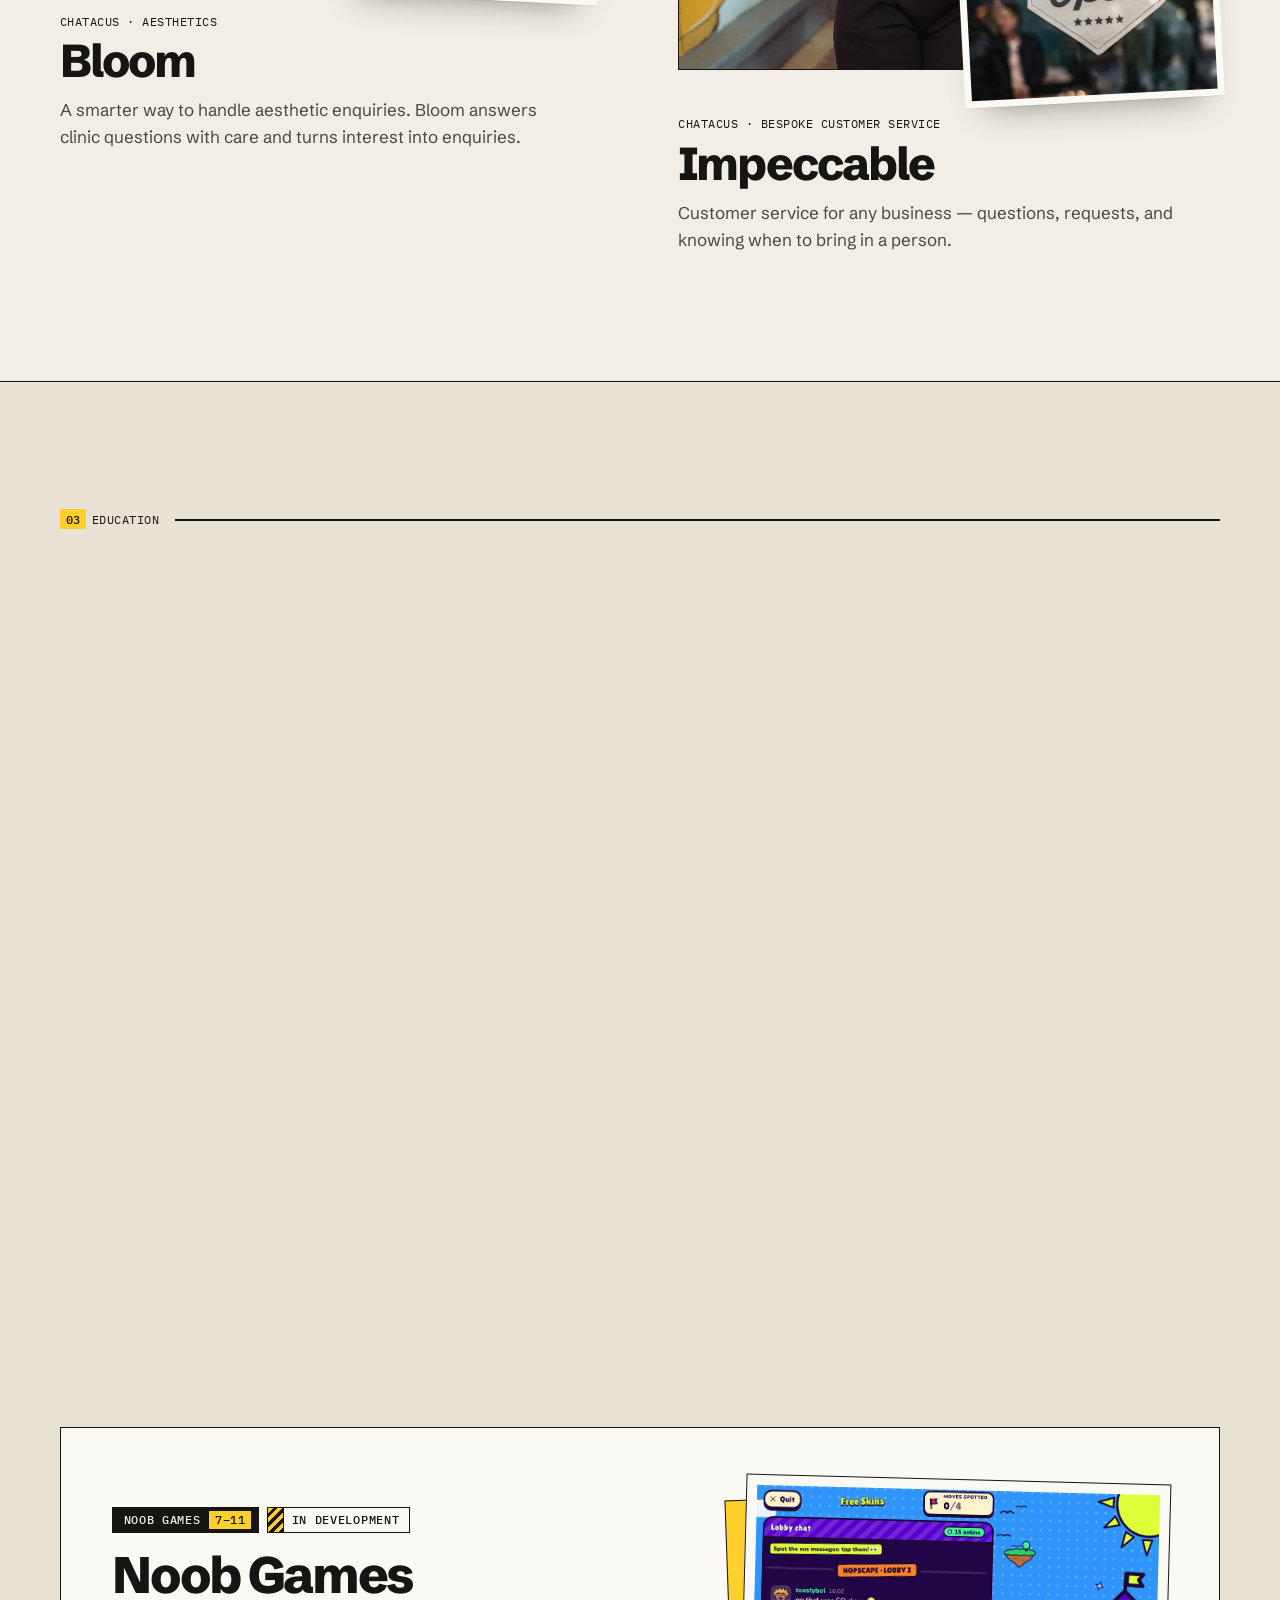
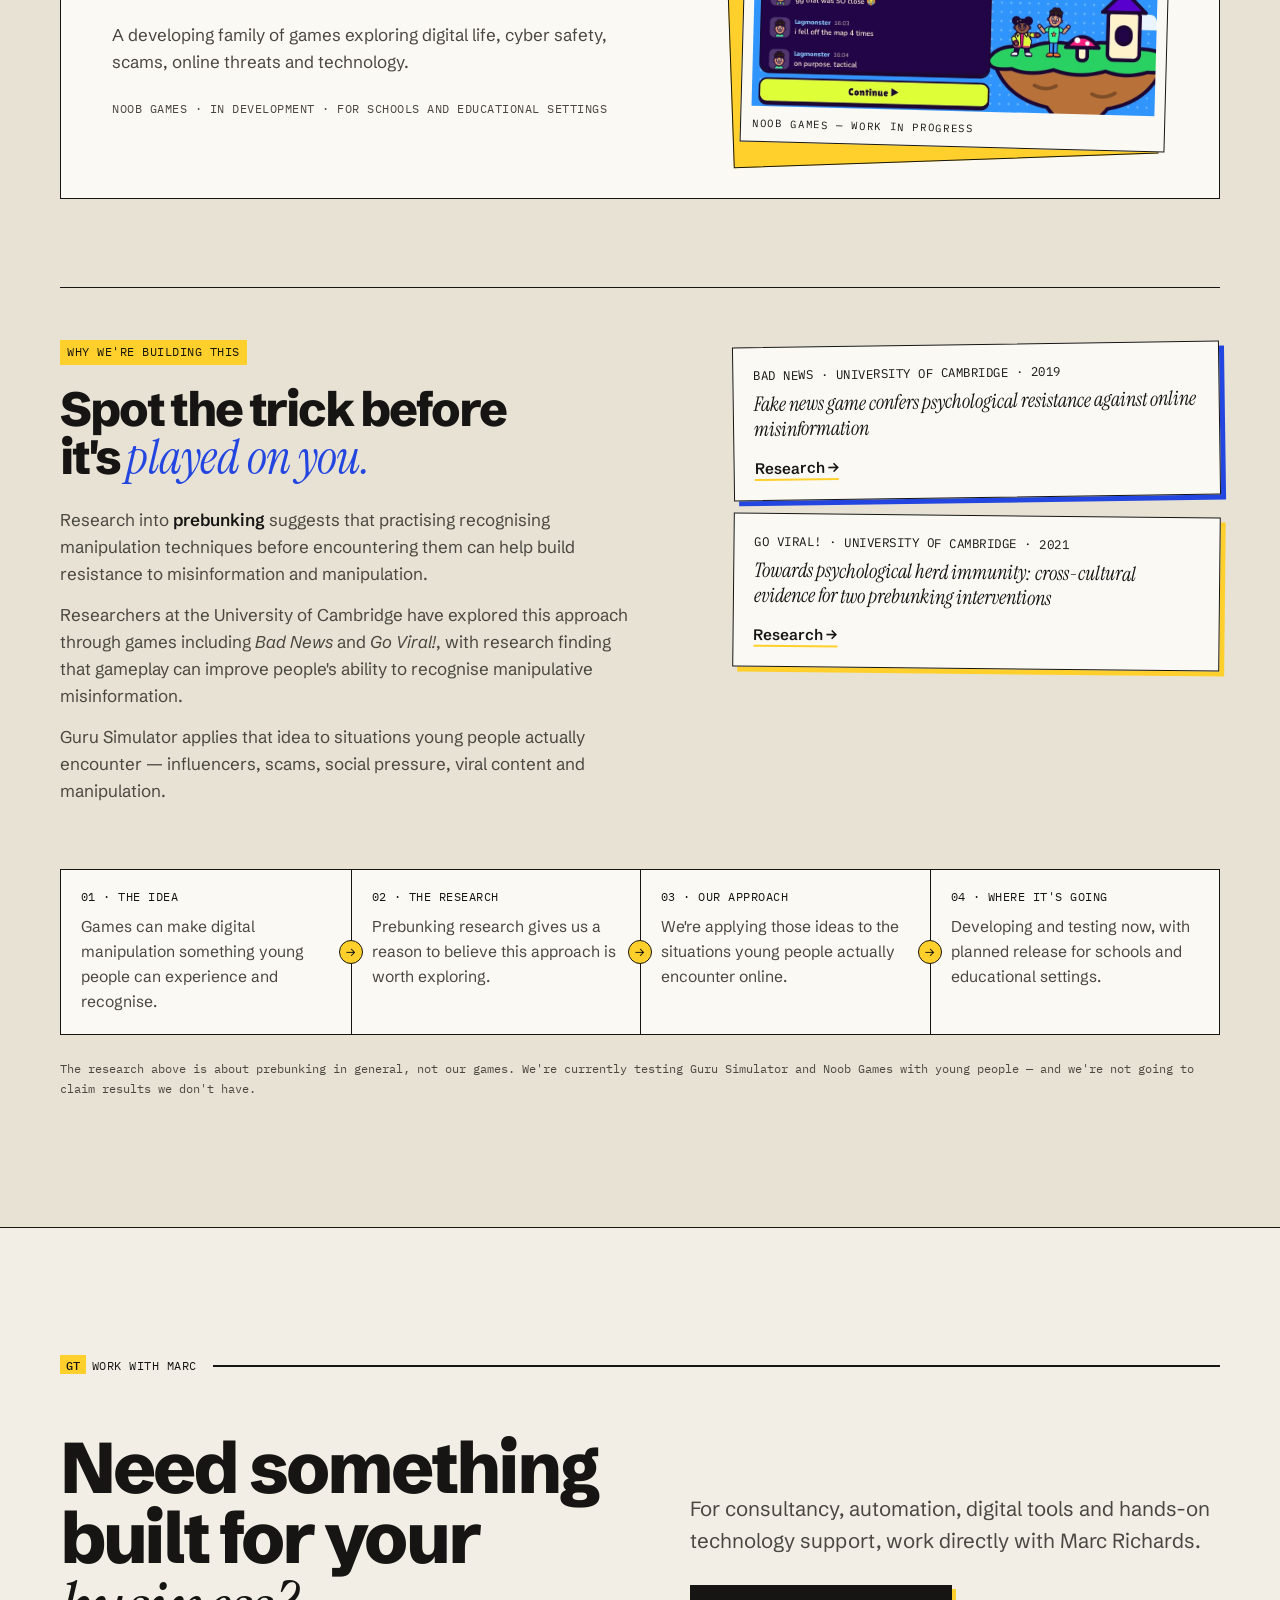
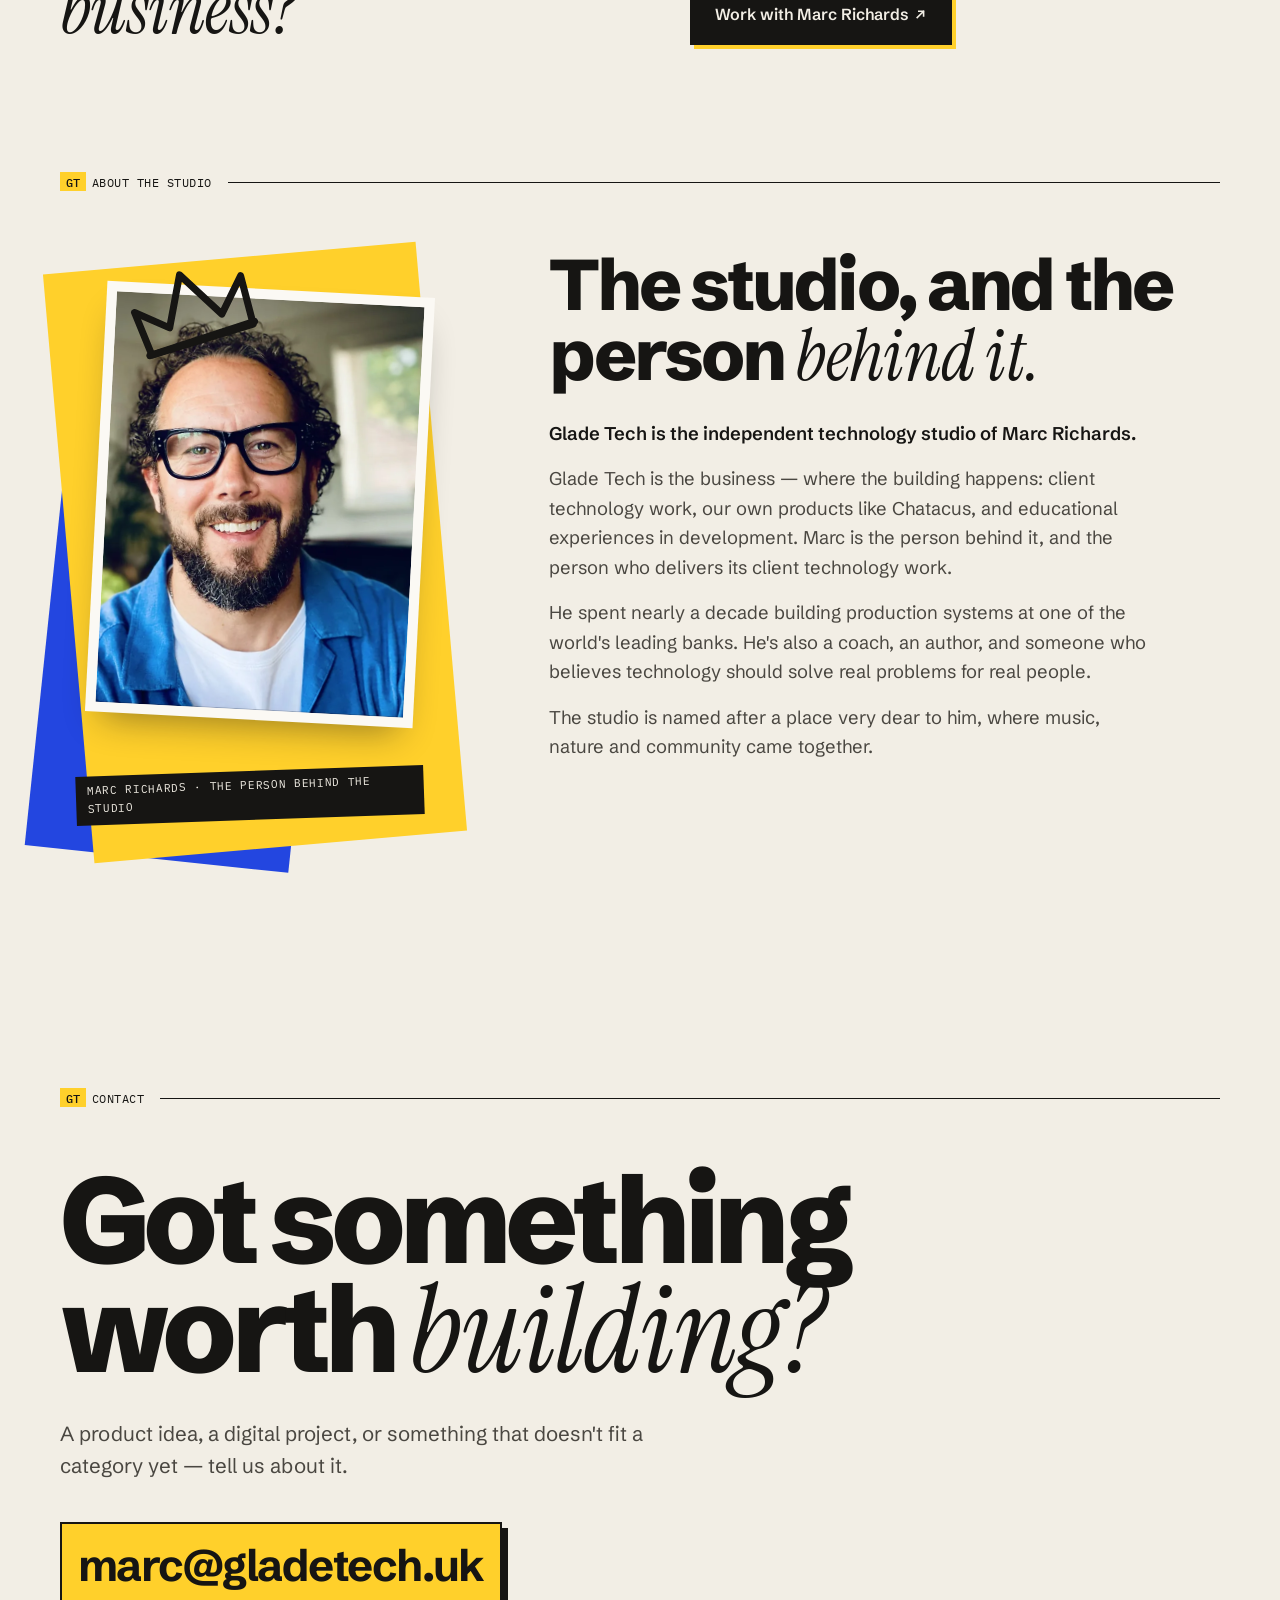
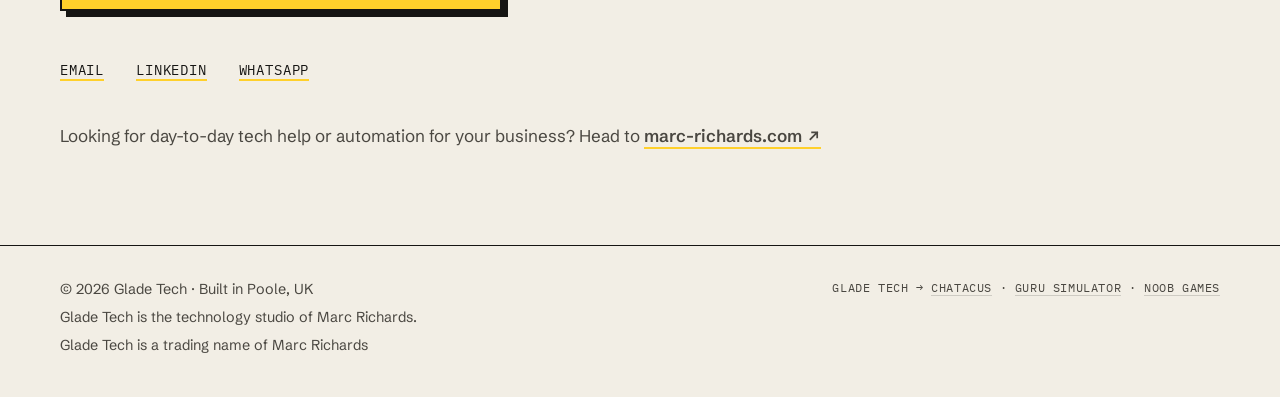
==== commit e91b992a: "Hero: 'See what we've built' button and clickable collage cards Co-Authored-By: Claude Opus 5.5 <nor" ====
--- a/index.html
+++ b/index.html
@@ -99,21 +99,24 @@
                     <h1>We build <span class="serif">useful</span> things.</h1>
                     <p class="lede hero-sub">Business tools. Products. Digital experiences.</p>
                     <div class="hero-actions">
-                        <a href="#built" class="btn btn-ink">See what we're building →</a>
+                        <a href="#built" class="btn btn-ink">See what we've built →</a>
                         <a href="https://marc-richards.com/" class="btn btn-line" target="_blank" rel="noopener">Work with Marc<svg class="arr" viewBox="0 0 12 12" aria-hidden="true"><path d="M3 9 9 3M4.5 3H9v4.5"/></svg></a>
                     </div>
                 </div>
 
-                <div class="collage" aria-hidden="true">
+                <div class="collage">
                     <figure class="cut cut-house">
+                        <a class="cut-link" href="#products" aria-label="Vaughan, part of Chatacus"></a>
                         <figcaption>Vaughan · Chatacus</figcaption>
                         <img src="img/hero-vaughan.webp" alt="" width="1000" height="750">
                     </figure>
                     <figure class="cut cut-guru">
+                        <a class="cut-link" href="#education" aria-label="Guru Simulator, education"></a>
                         <img src="img/guru-simulator-03.webp" alt="" width="433" height="544">
                         <figcaption>Guru Simulator</figcaption>
                     </figure>
                     <figure class="cut cut-bloom">
+                        <a class="cut-link" href="#products" aria-label="Bloom, part of Chatacus"></a>
                         <img src="img/hero-bloom.webp" alt="" width="600" height="600">
                         <figcaption>Bloom · Chatacus</figcaption>
                     </figure>
--- a/styles.css
+++ b/styles.css
@@ -582,3 +582,12 @@
 .marc-cta { display: grid; grid-template-columns: minmax(0, 1.1fr) minmax(0, 1fr); gap: 1.5rem 3rem; align-items: end; }
 .marc-cta .lede { margin-bottom: 1.75rem; }
 @media (max-width: 1020px) { .marc-cta { grid-template-columns: 1fr; align-items: start; } }
+
+/* Hero collage cards are links: whole card clickable, gentle lift on hover */
+.cut-link { position: absolute; inset: 0; z-index: 5; }
+.cut-link:focus-visible { outline: 2px solid var(--blue); outline-offset: 4px; }
+.collage .cut { transition: translate 0.25s ease, box-shadow 0.25s ease; }
+.collage .cut:has(.cut-link:hover), .collage .cut:has(.cut-link:focus-visible) {
+    translate: 0 -6px; box-shadow: 0 1px 0 rgba(22, 21, 19, 0.08), 0 28px 38px -22px rgba(22, 21, 19, 0.5);
+}
+@media (prefers-reduced-motion: reduce) { .collage .cut:has(.cut-link:hover) { translate: none; } }
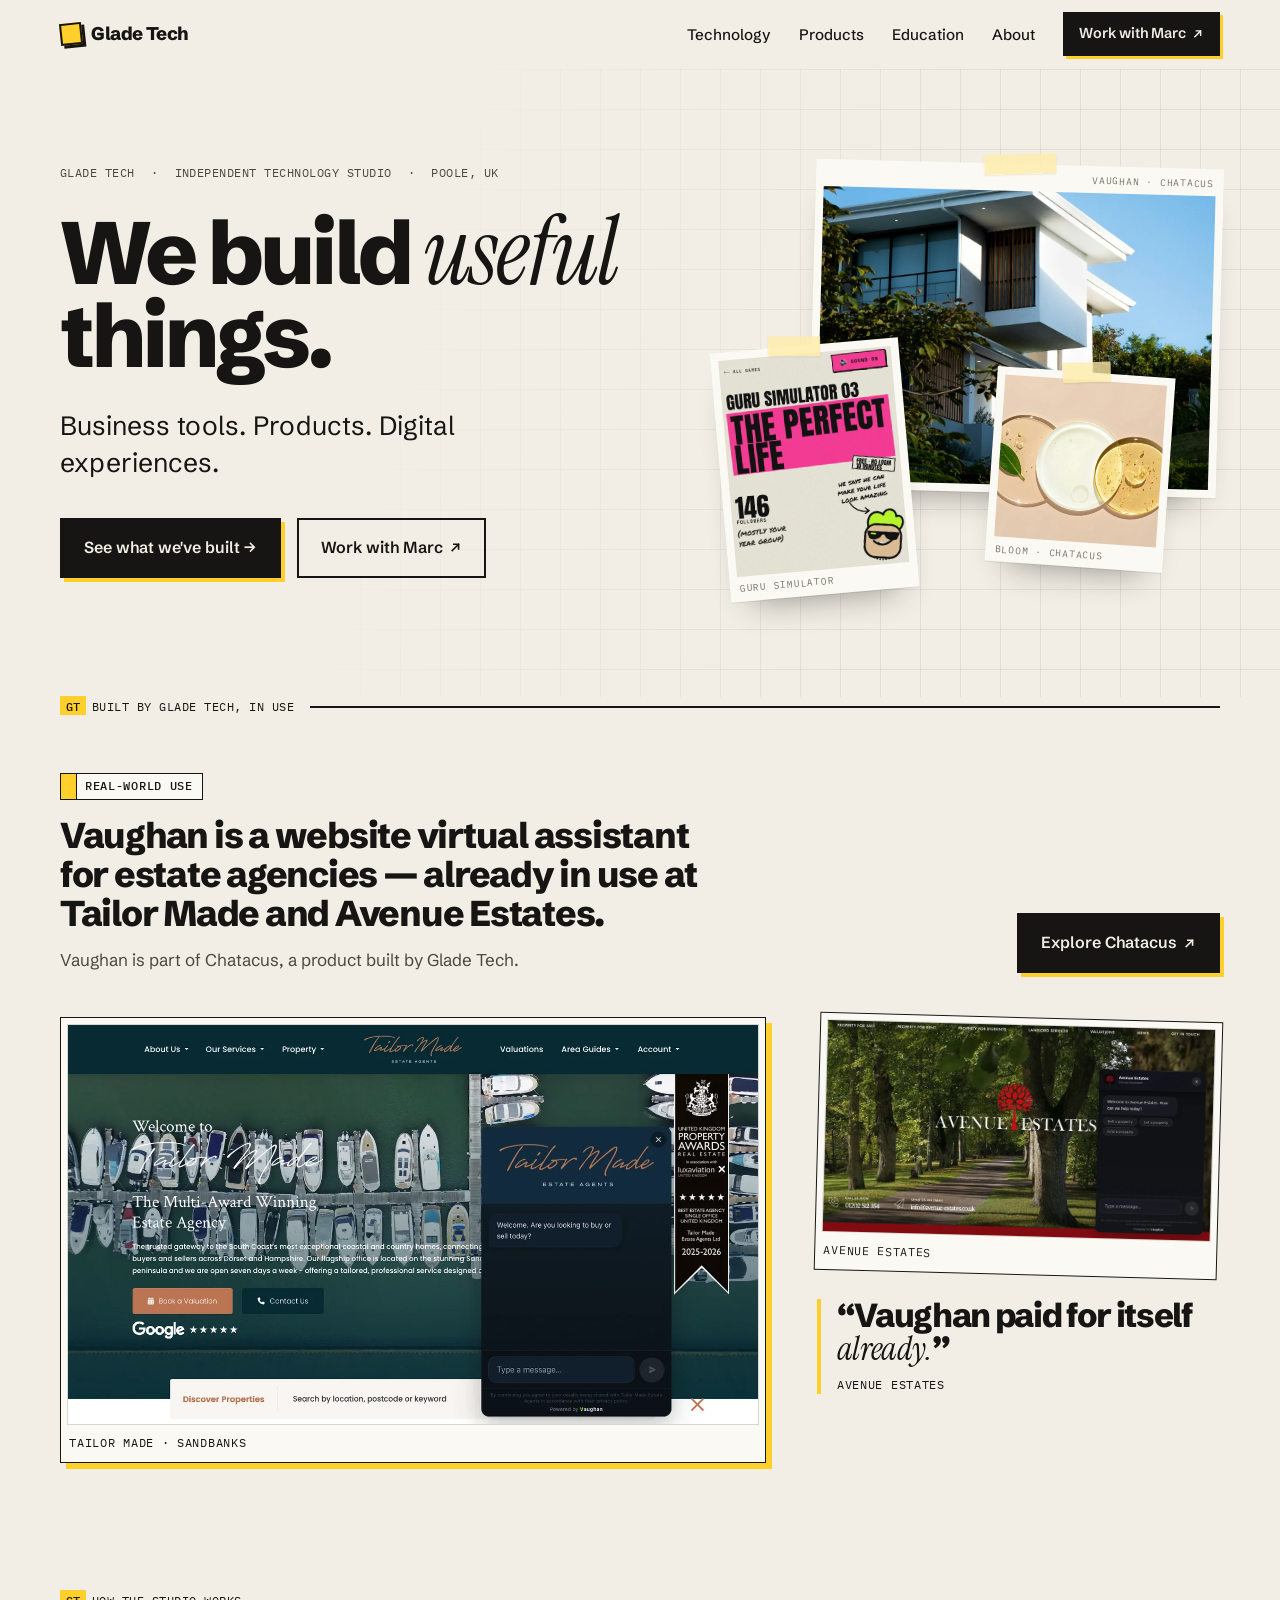
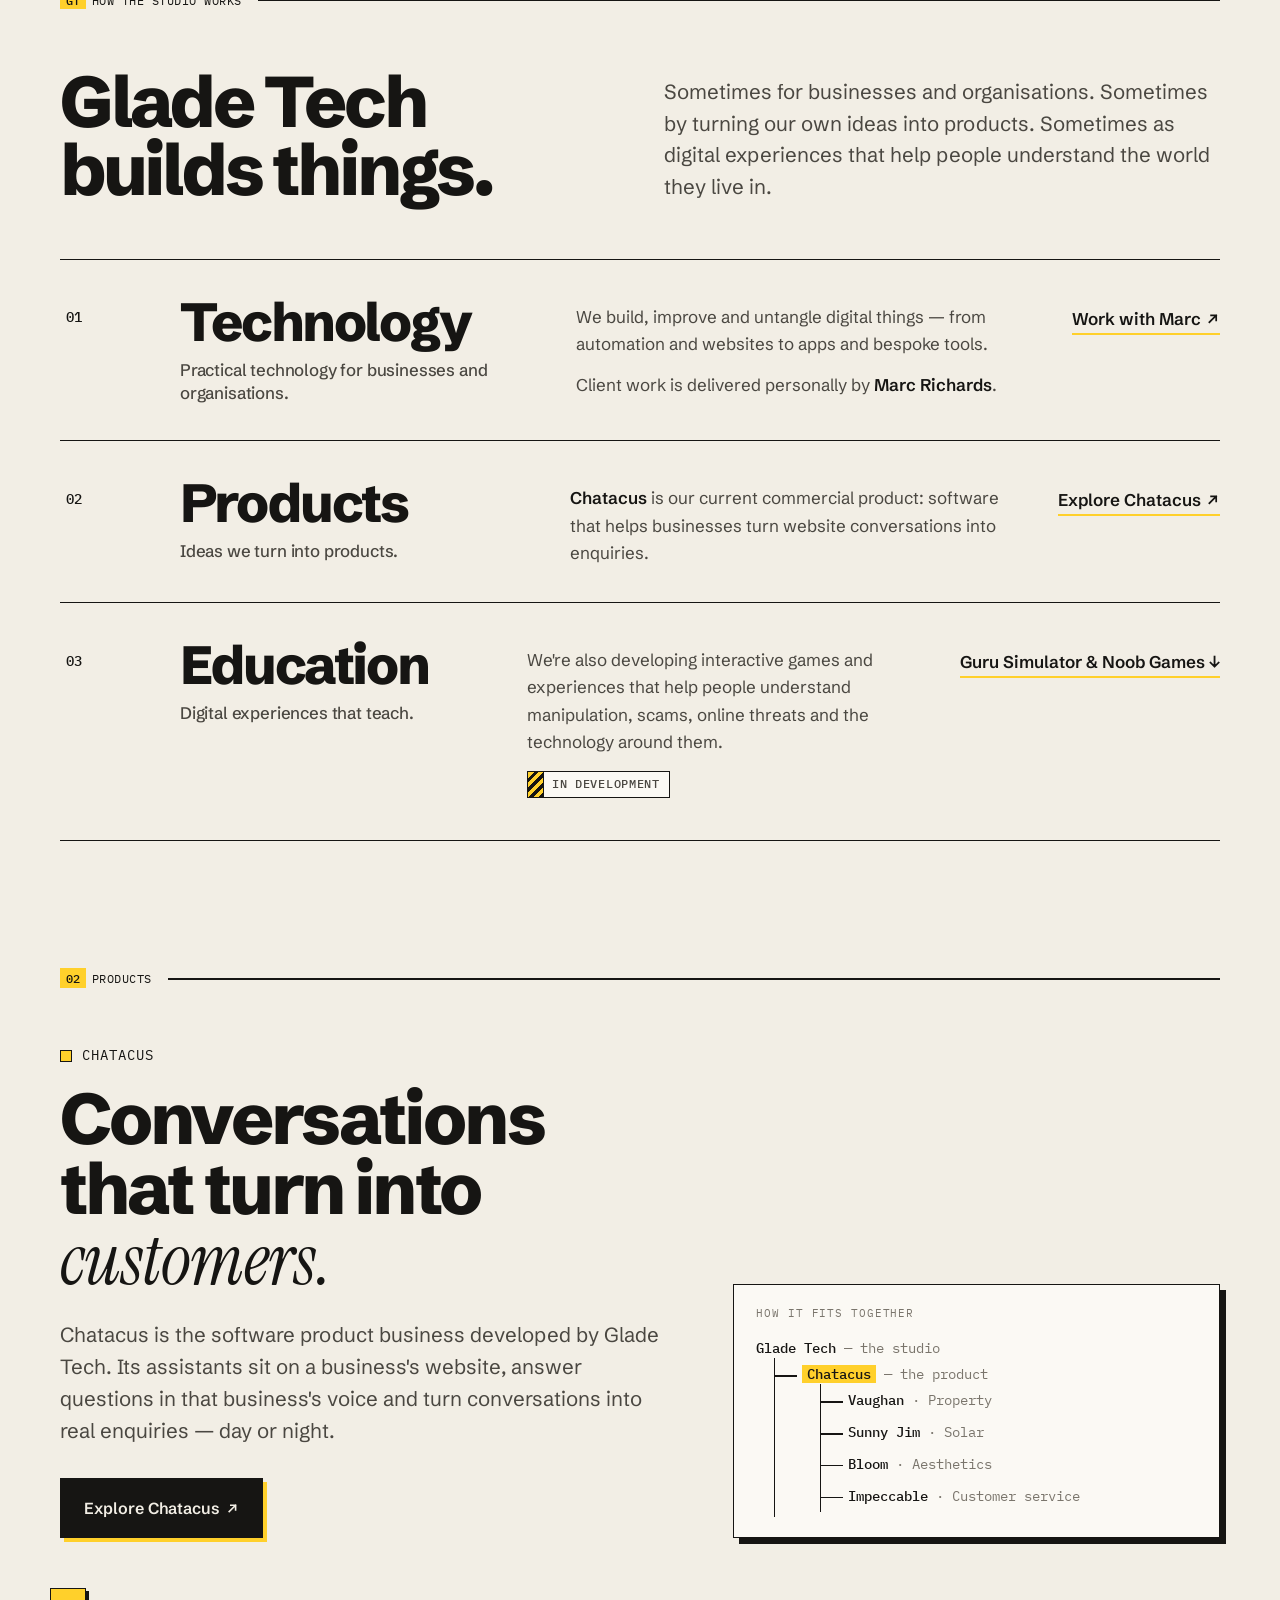
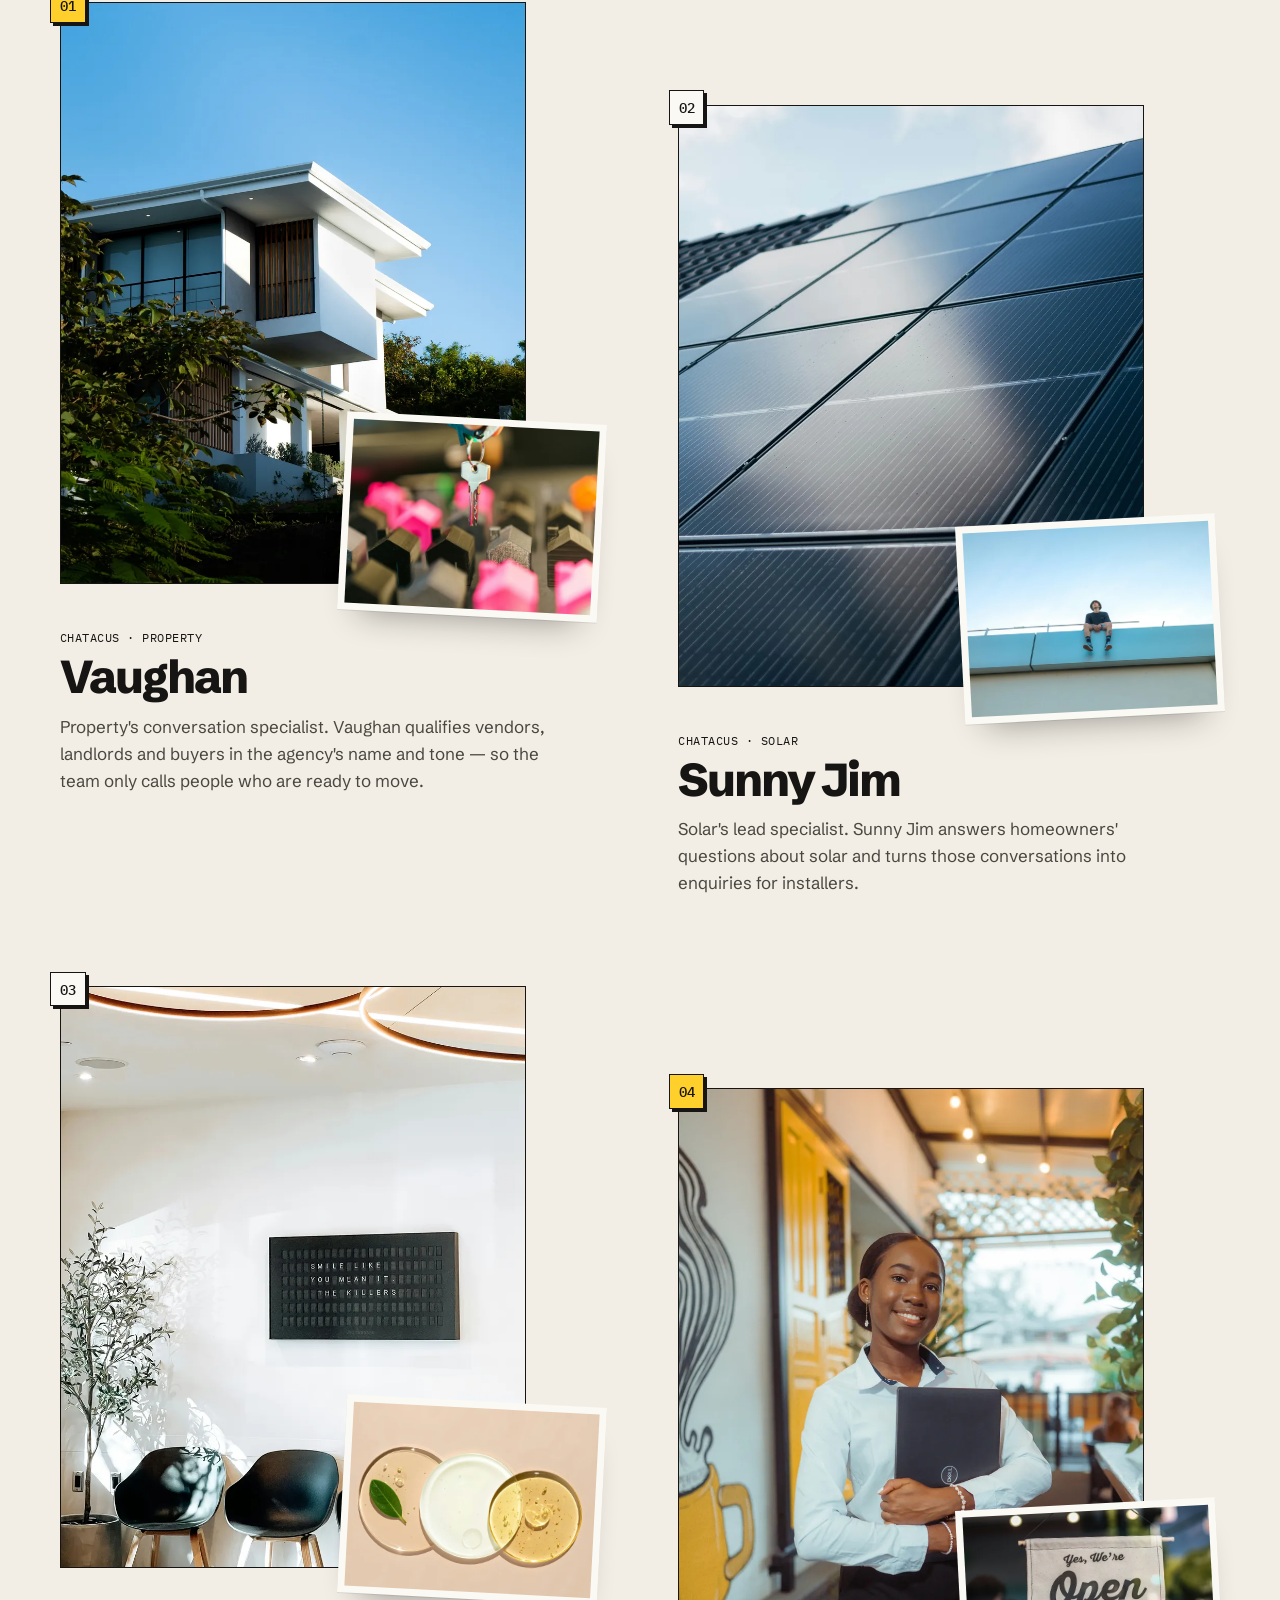
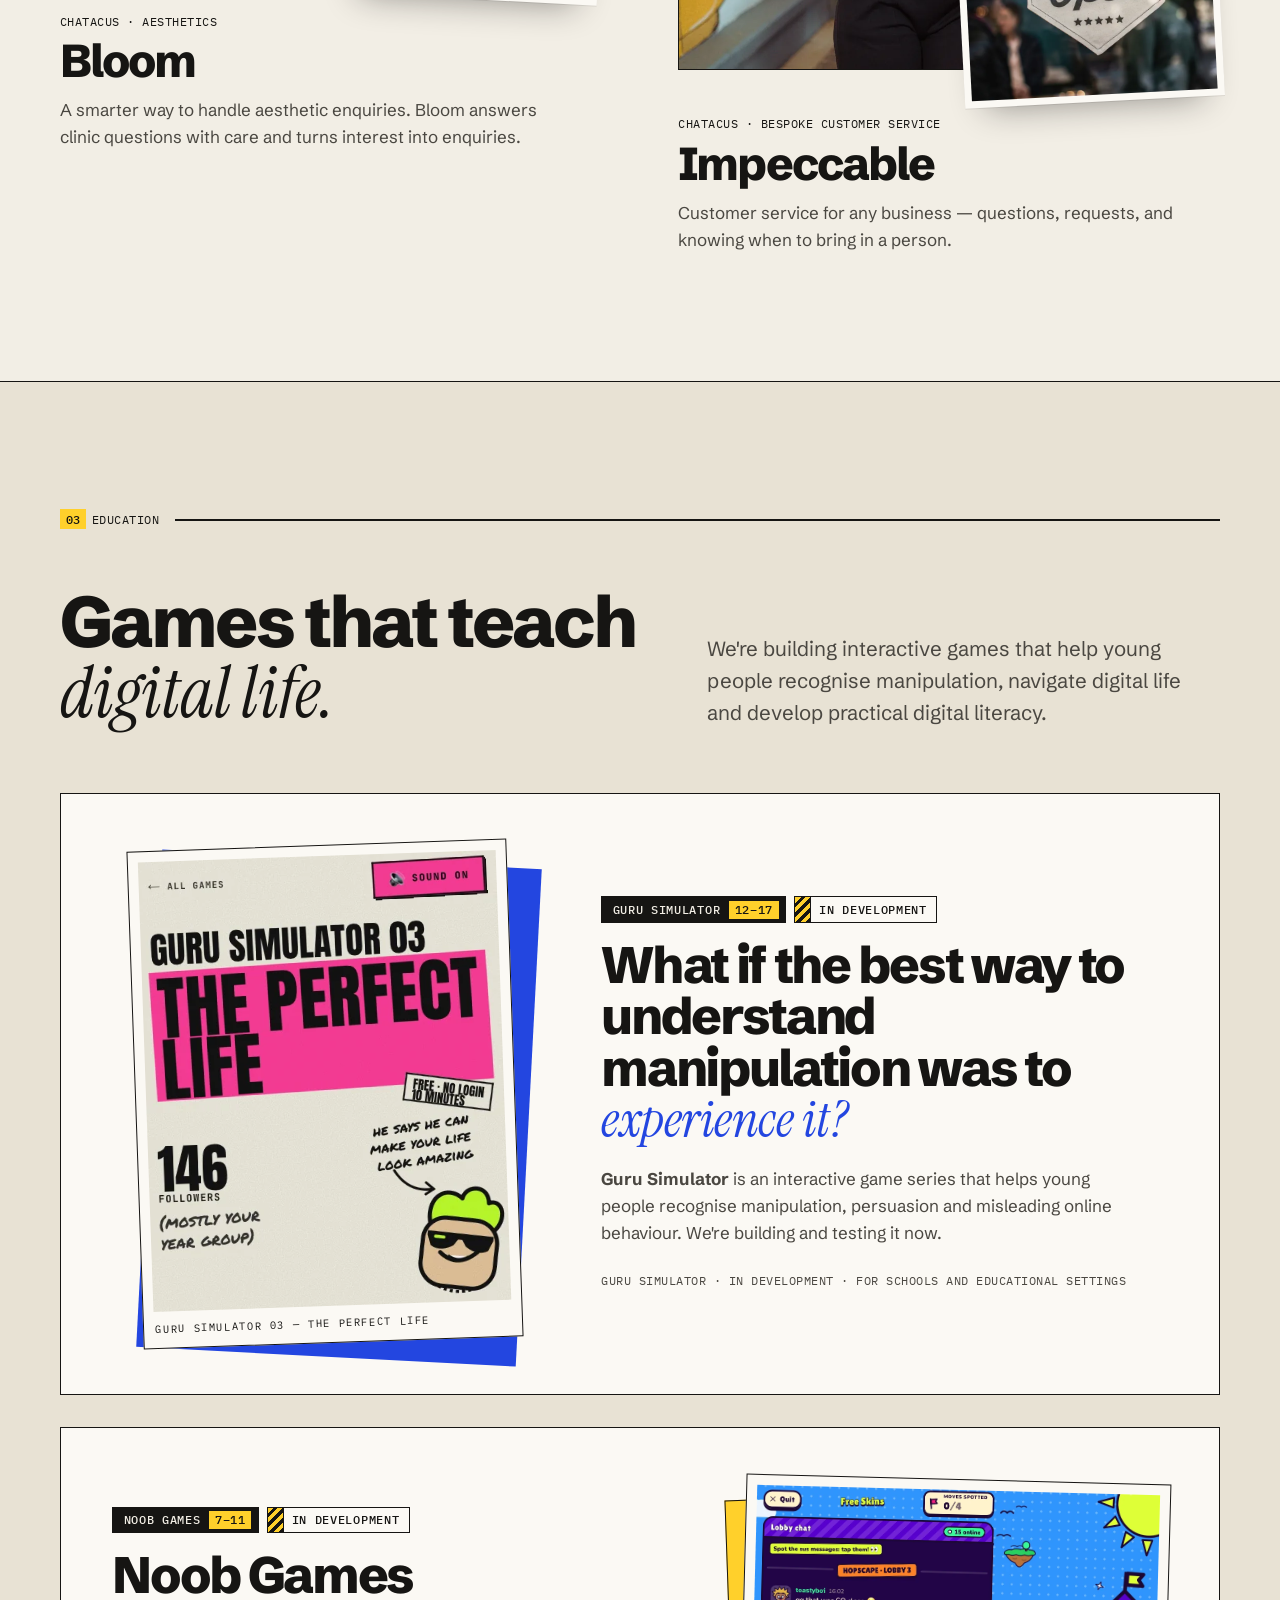
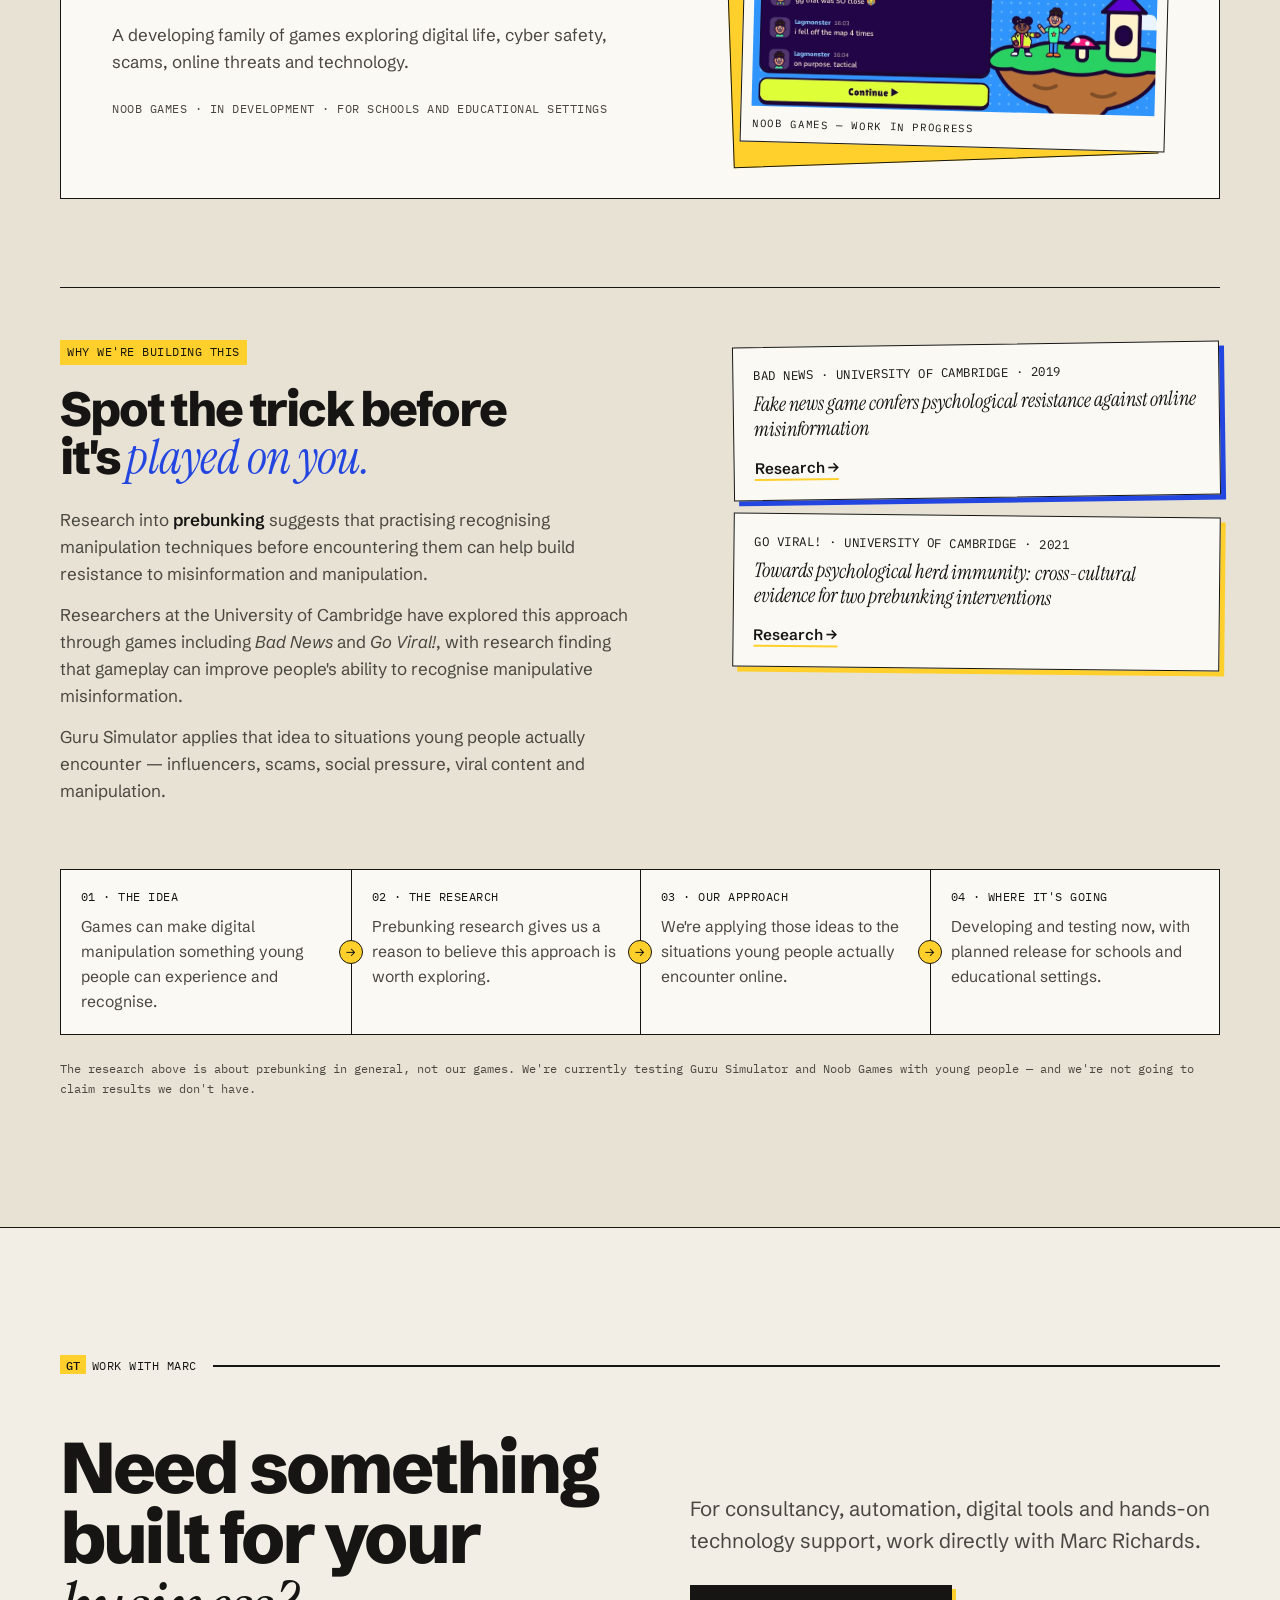
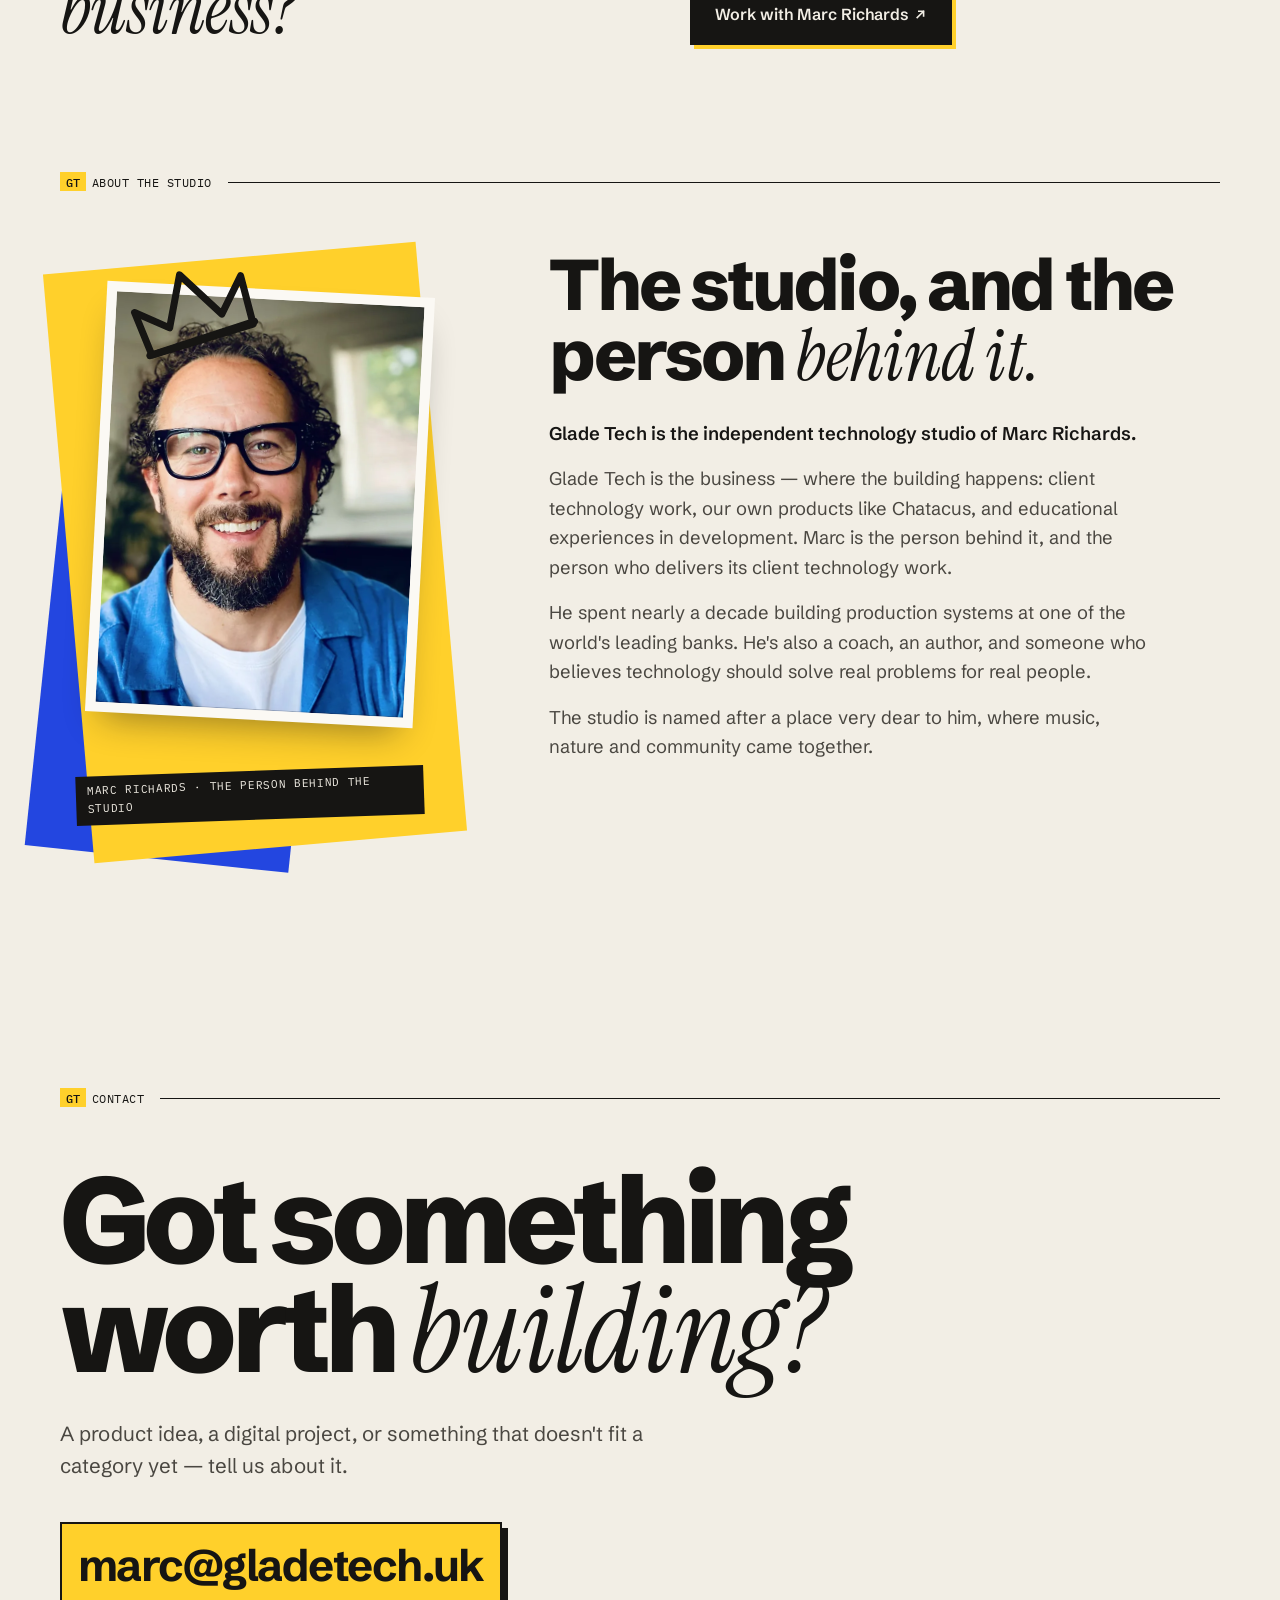
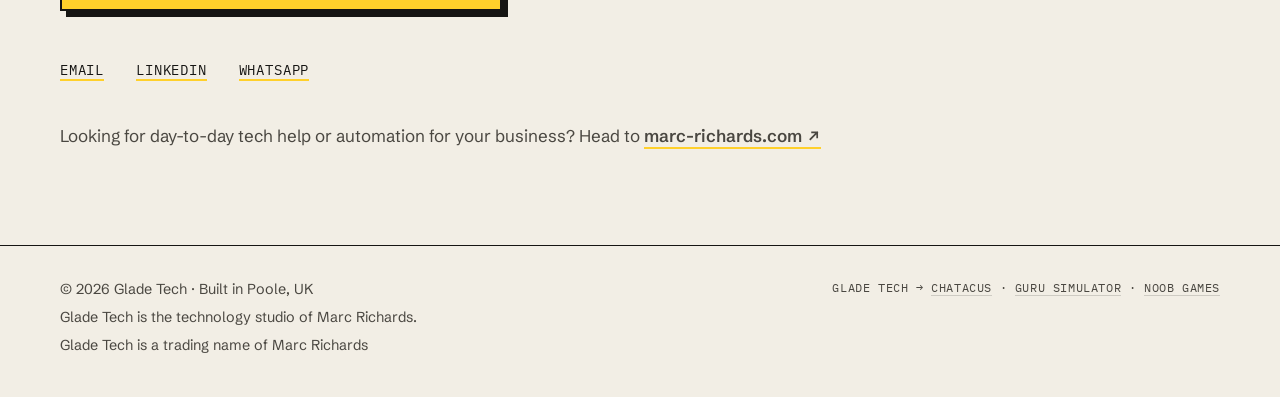
==== commit 4e98b241: "Remove public link to the full Guru Simulator game Co-Authored-By: Claude Opus 5.5 <noreply@anthropi" ====
--- a/index.html
+++ b/index.html
@@ -294,7 +294,6 @@
                         <h3>What if the best way to understand manipulation was to <span class="serif">experience it?</span></h3>
                         <p><strong>Guru Simulator</strong> is an interactive game series that helps young people recognise manipulation, persuasion and misleading online behaviour. We're building and testing it now.</p>
                         <p class="spec">Guru Simulator · In development · For schools and educational settings</p>
-                        <div class="edu-links"><a href="https://guru-simulator.vercel.app" class="link-arrow" target="_blank" rel="noopener">guru-simulator.vercel.app<svg class="arr" viewBox="0 0 12 12" aria-hidden="true"><path d="M3 9 9 3M4.5 3H9v4.5"/></svg></a></div>
                     </div>
                 </article>
 
--- a/styles.css
+++ b/styles.css
@@ -576,7 +576,6 @@
 /* Proof lifted to the top of the page */
 .proof-lead { margin-top: 0; padding-top: 0; border-top: 0; }
 .proof-note { margin-top: 0.75rem; color: var(--ink-soft); }
-.edu-links { margin-top: 1rem; }
 
 /* Work with Marc */
 .marc-cta { display: grid; grid-template-columns: minmax(0, 1.1fr) minmax(0, 1fr); gap: 1.5rem 3rem; align-items: end; }
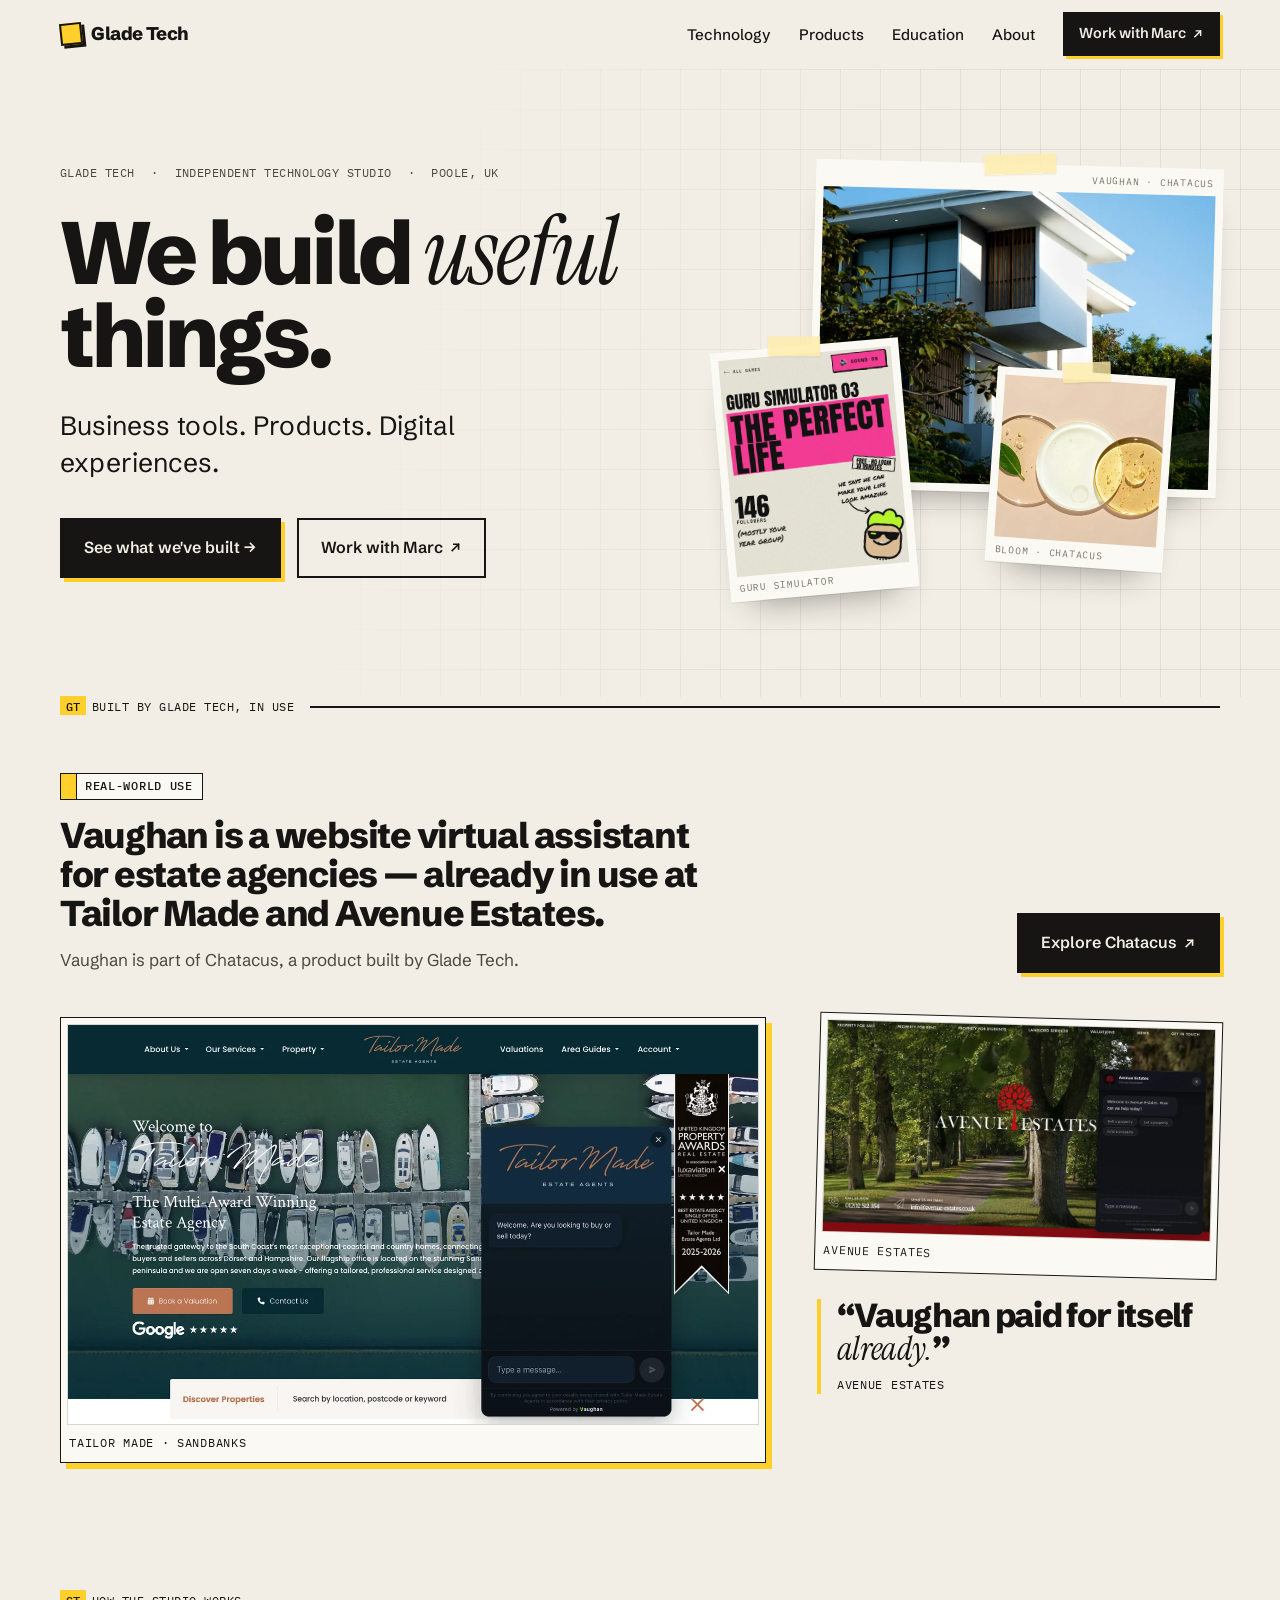
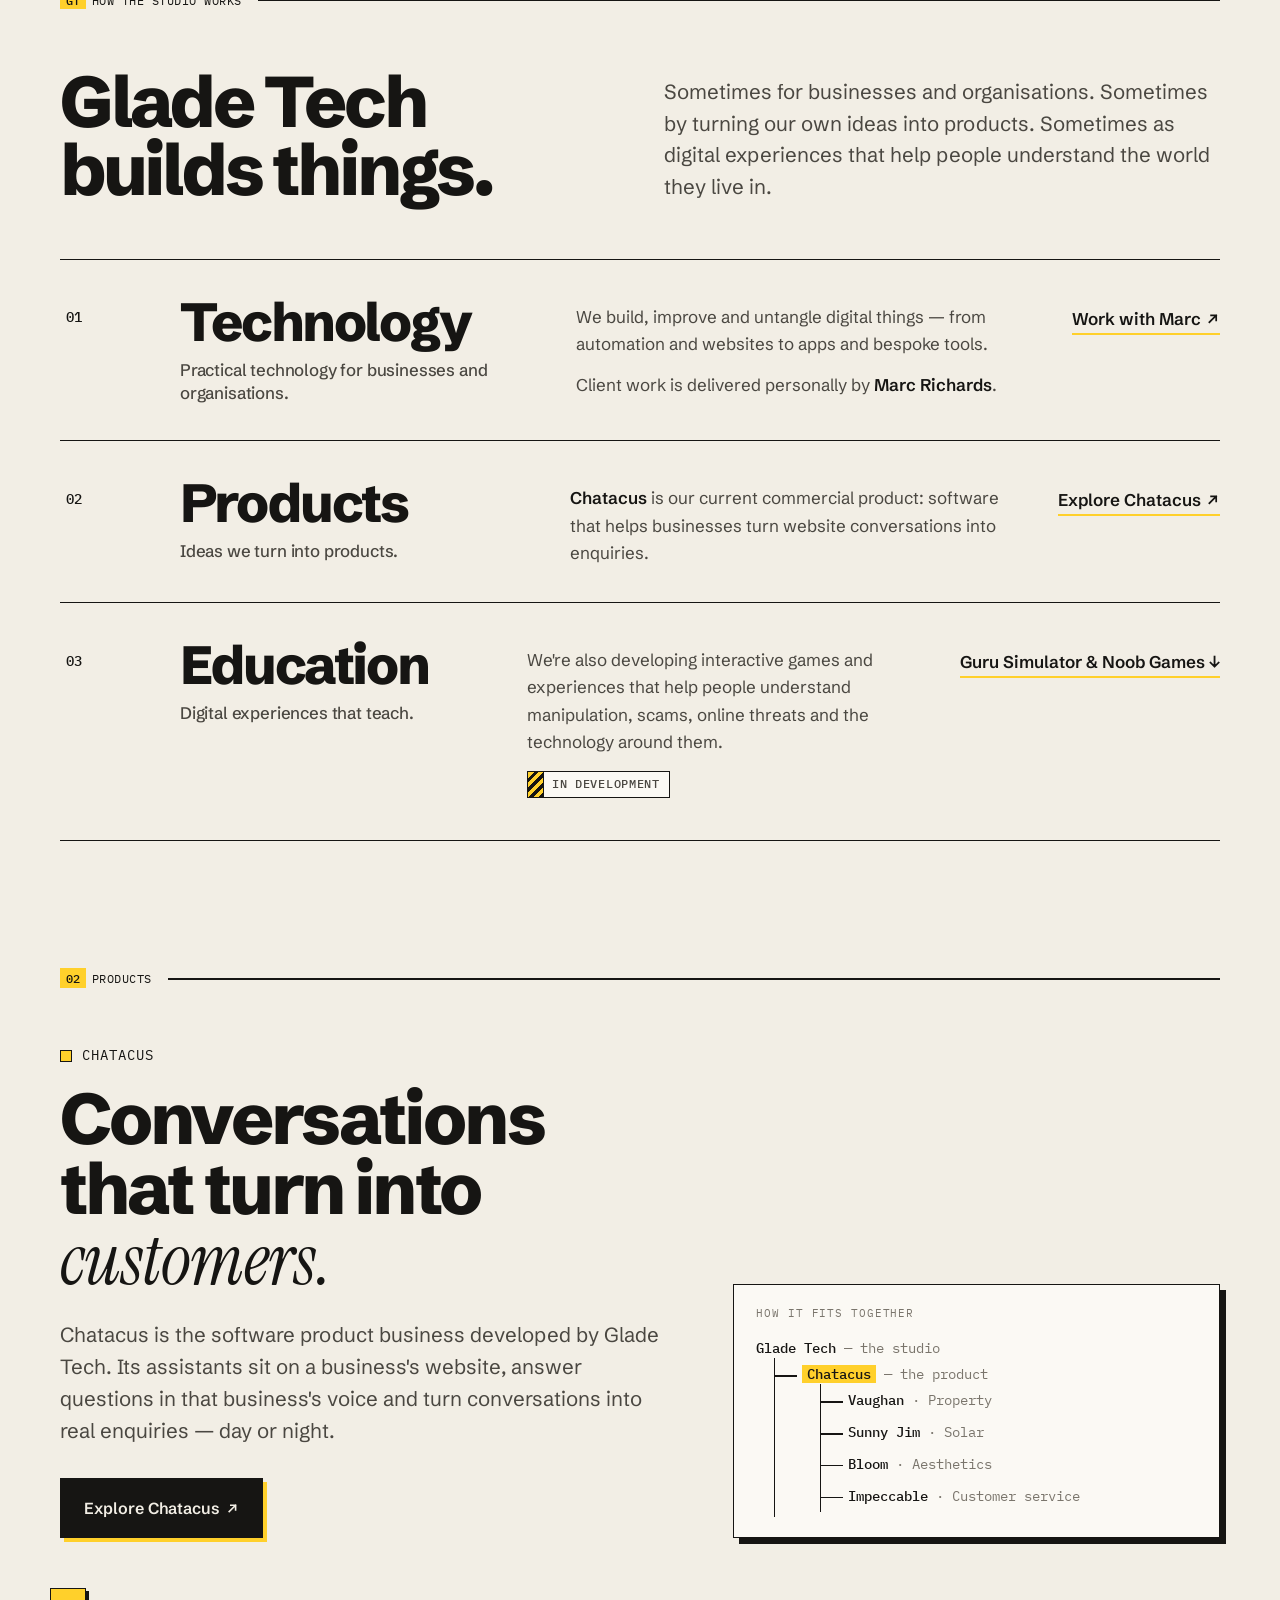
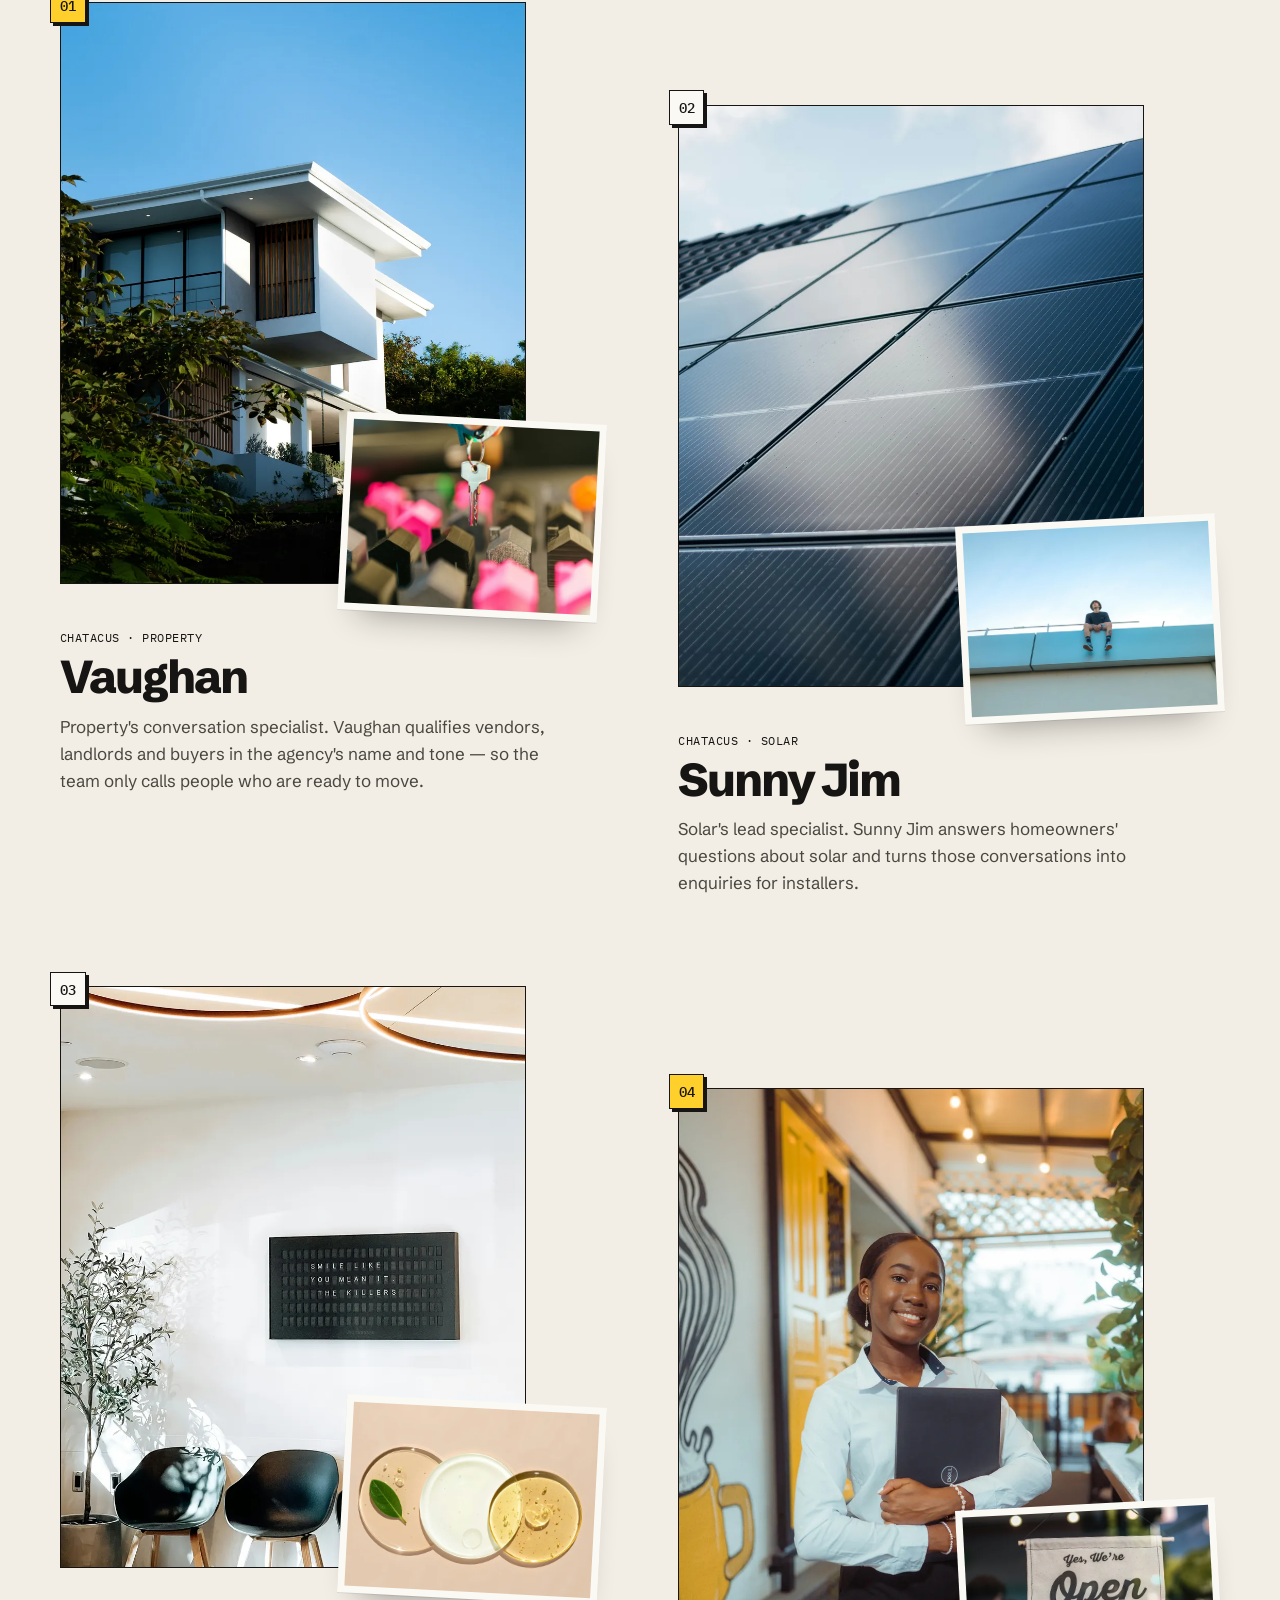
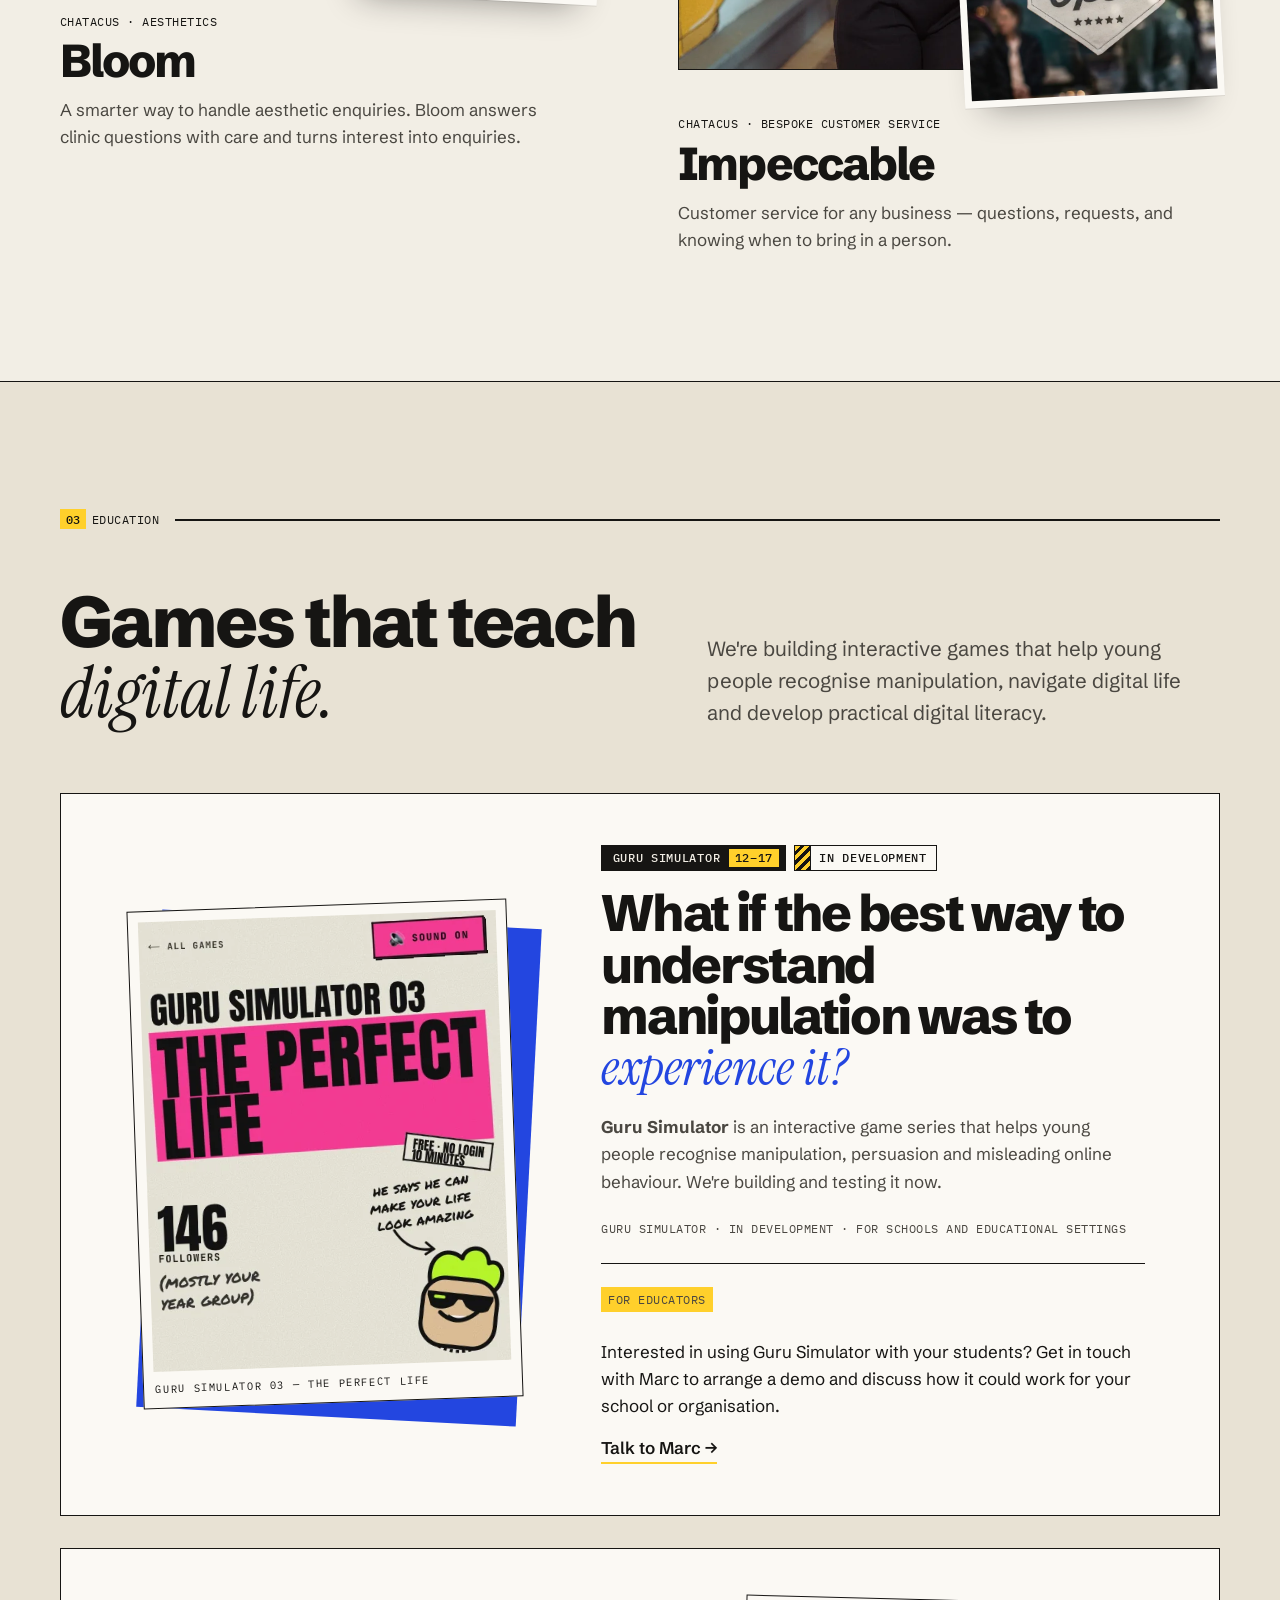
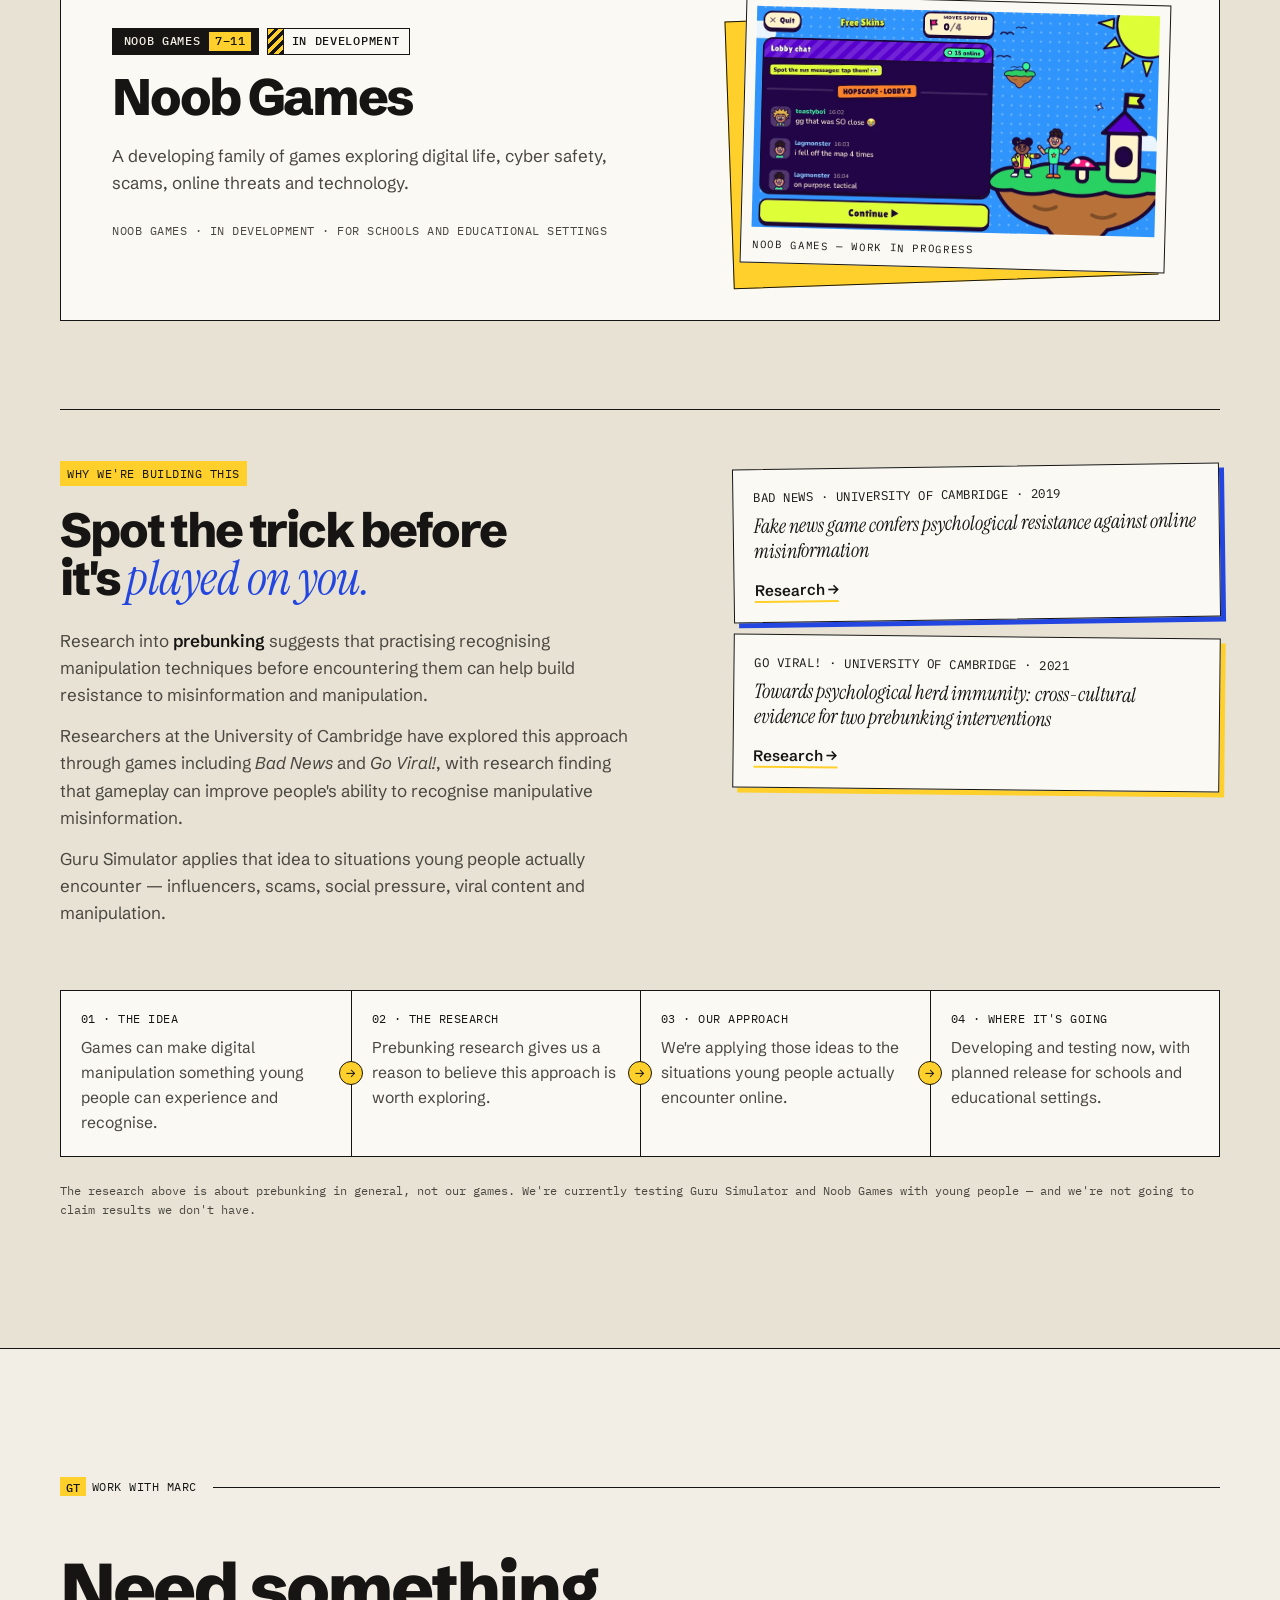
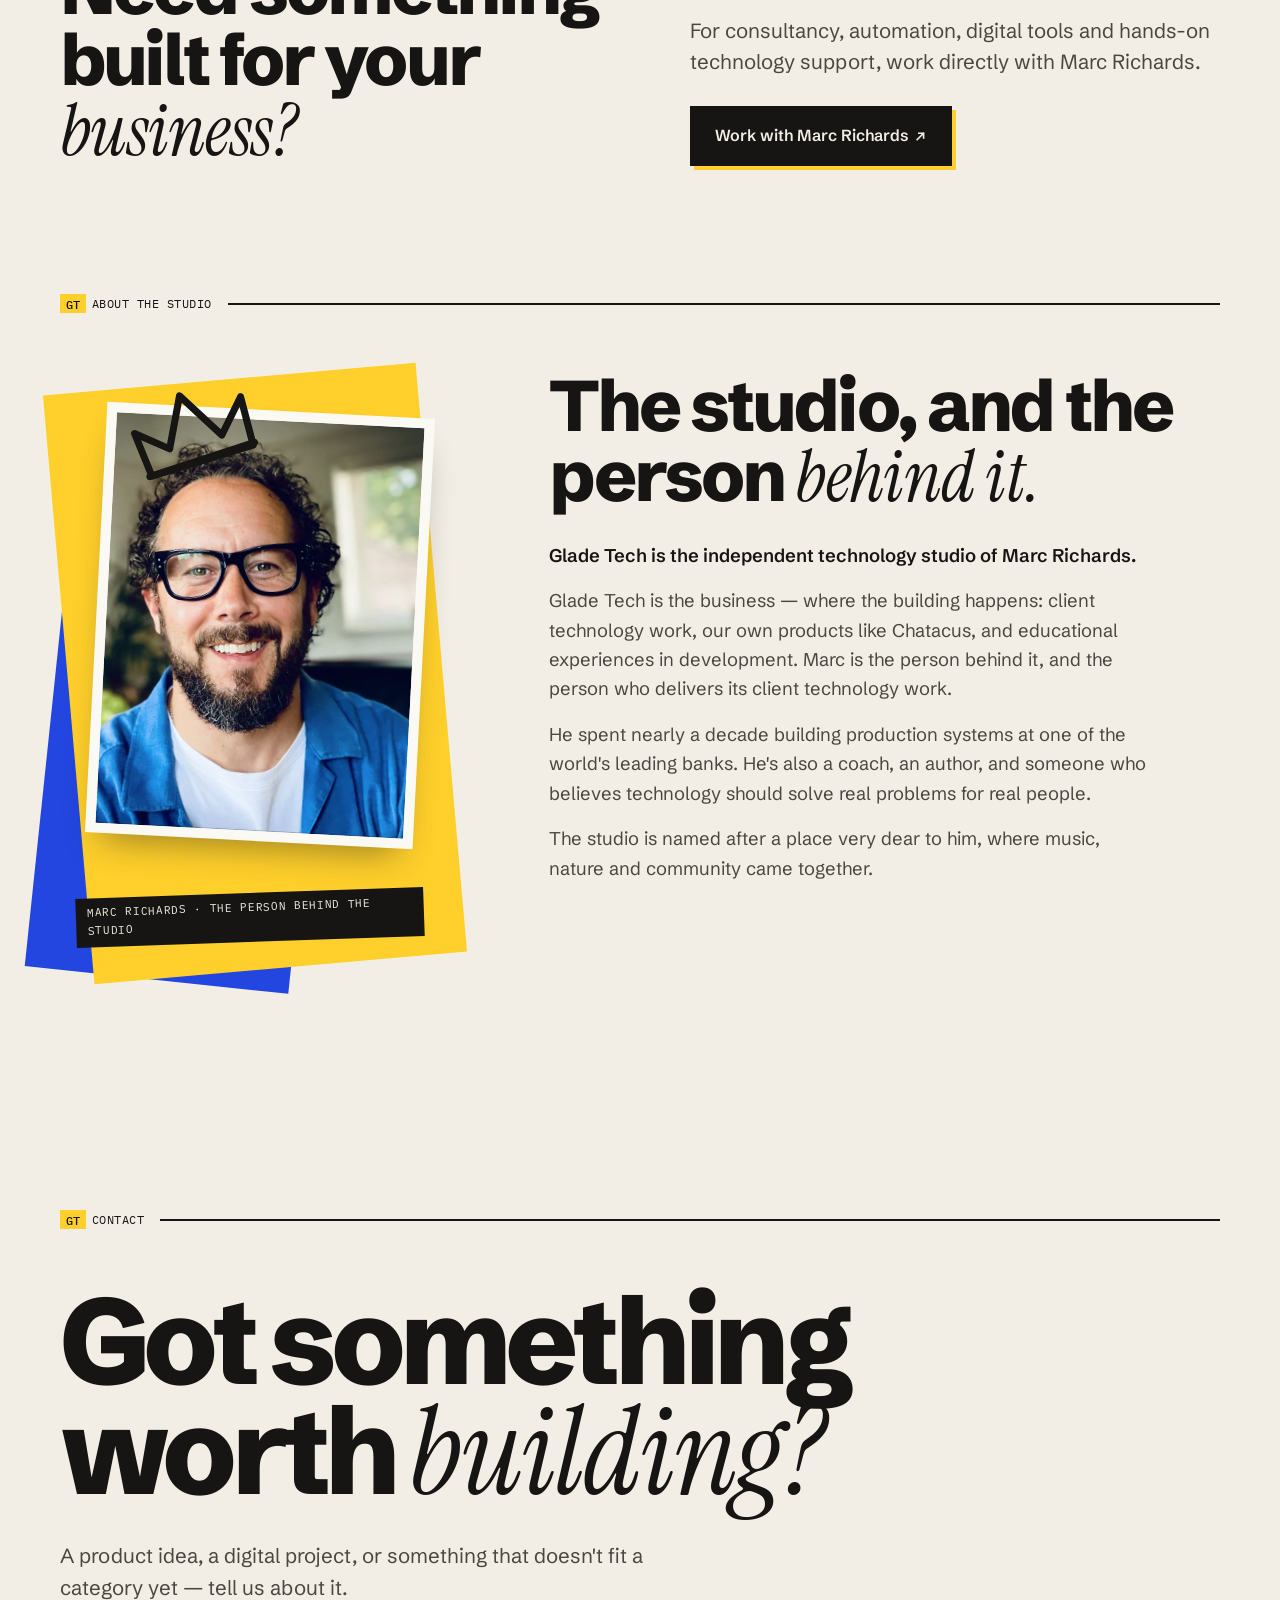
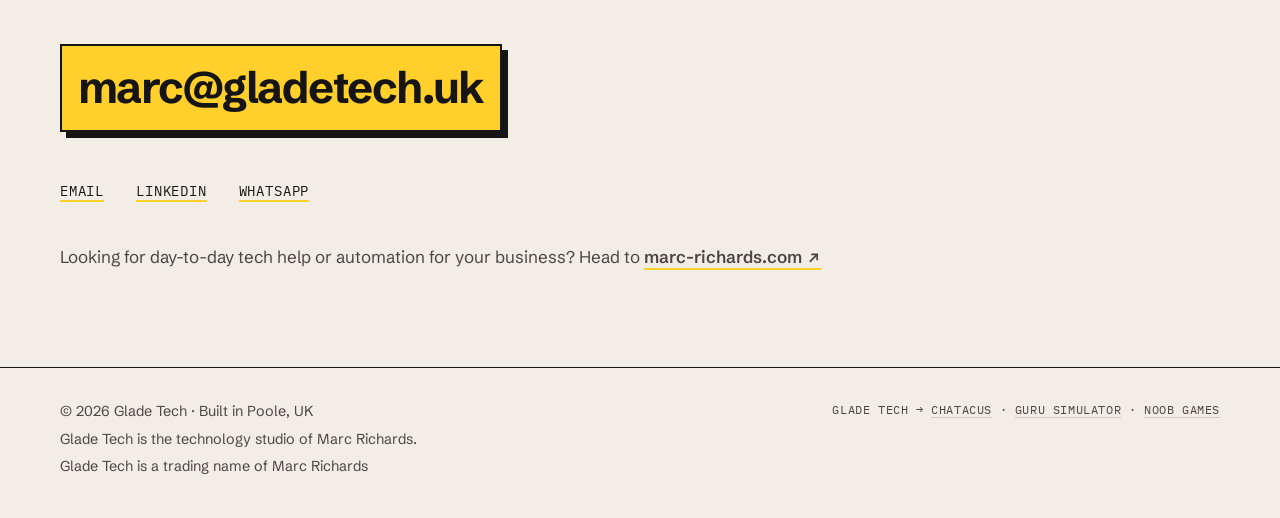
==== commit f36345a1: "Add 'For educators' demo enquiry to Guru Simulator card Co-Authored-By: Claude Opus 5.5 <noreply@ant" ====
--- a/index.html
+++ b/index.html
@@ -294,6 +294,11 @@
                         <h3>What if the best way to understand manipulation was to <span class="serif">experience it?</span></h3>
                         <p><strong>Guru Simulator</strong> is an interactive game series that helps young people recognise manipulation, persuasion and misleading online behaviour. We're building and testing it now.</p>
                         <p class="spec">Guru Simulator · In development · For schools and educational settings</p>
+                        <div class="edu-cta">
+                            <p class="mono edu-cta-label">For educators</p>
+                            <p>Interested in using Guru Simulator with your students? Get in touch with Marc to arrange a demo and discuss how it could work for your school or organisation.</p>
+                            <a href="mailto:marc@gladetech.uk?subject=Guru%20Simulator%20demo" class="link-arrow">Talk to Marc →</a>
+                        </div>
                     </div>
                 </article>
 
--- a/styles.css
+++ b/styles.css
@@ -590,3 +590,9 @@
     translate: 0 -6px; box-shadow: 0 1px 0 rgba(22, 21, 19, 0.08), 0 28px 38px -22px rgba(22, 21, 19, 0.5);
 }
 @media (prefers-reduced-motion: reduce) { .collage .cut:has(.cut-link:hover) { translate: none; } }
+
+/* Educator enquiry on the Guru Simulator card */
+.edu-cta { margin-top: 1.5rem; padding-top: 1.25rem; border-top: 1.5px solid var(--ink); max-width: 34rem; }
+.edu-cta-label { display: inline-block; background: var(--yellow); padding: 0.15rem 0.45rem; margin-bottom: 0.75rem; }
+.edu .edu-cta p:not(.edu-cta-label) { color: var(--ink); }
+.edu-cta .link-arrow { display: inline-block; margin-top: 0.9rem; }
